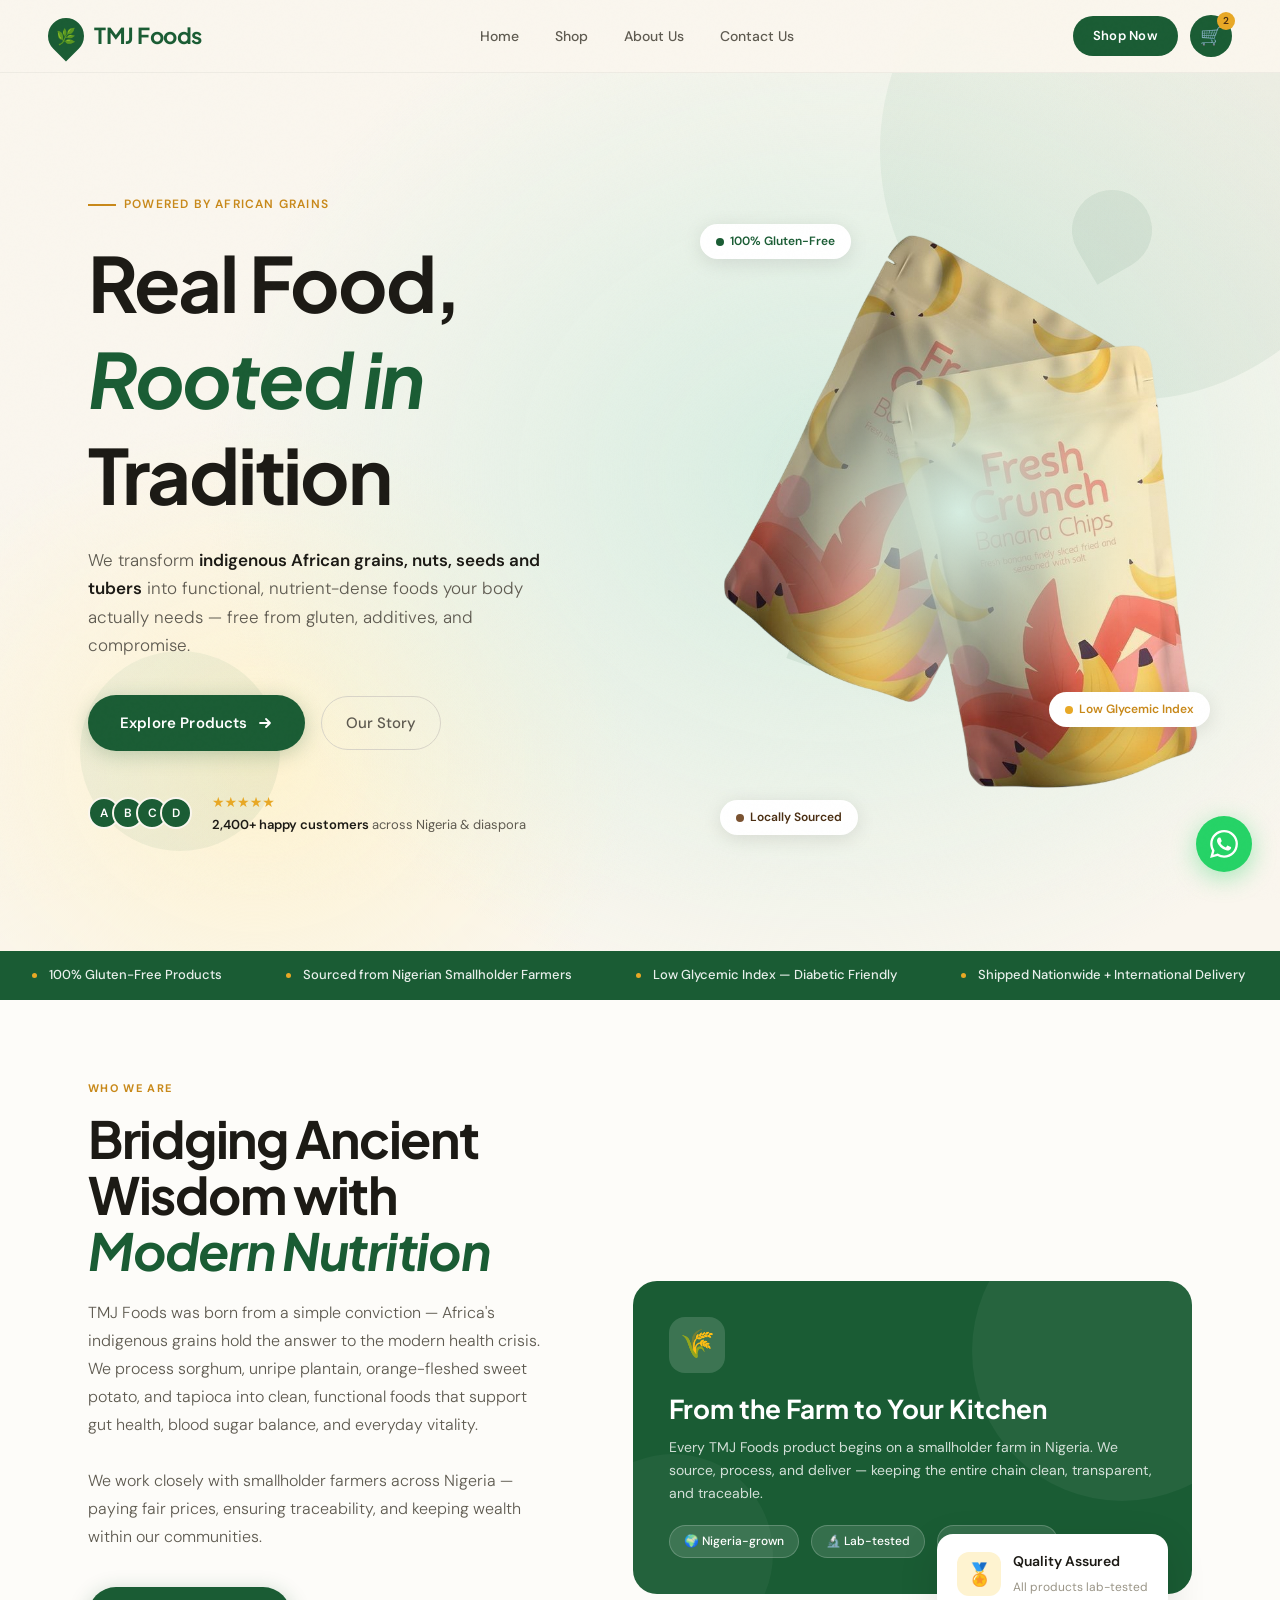
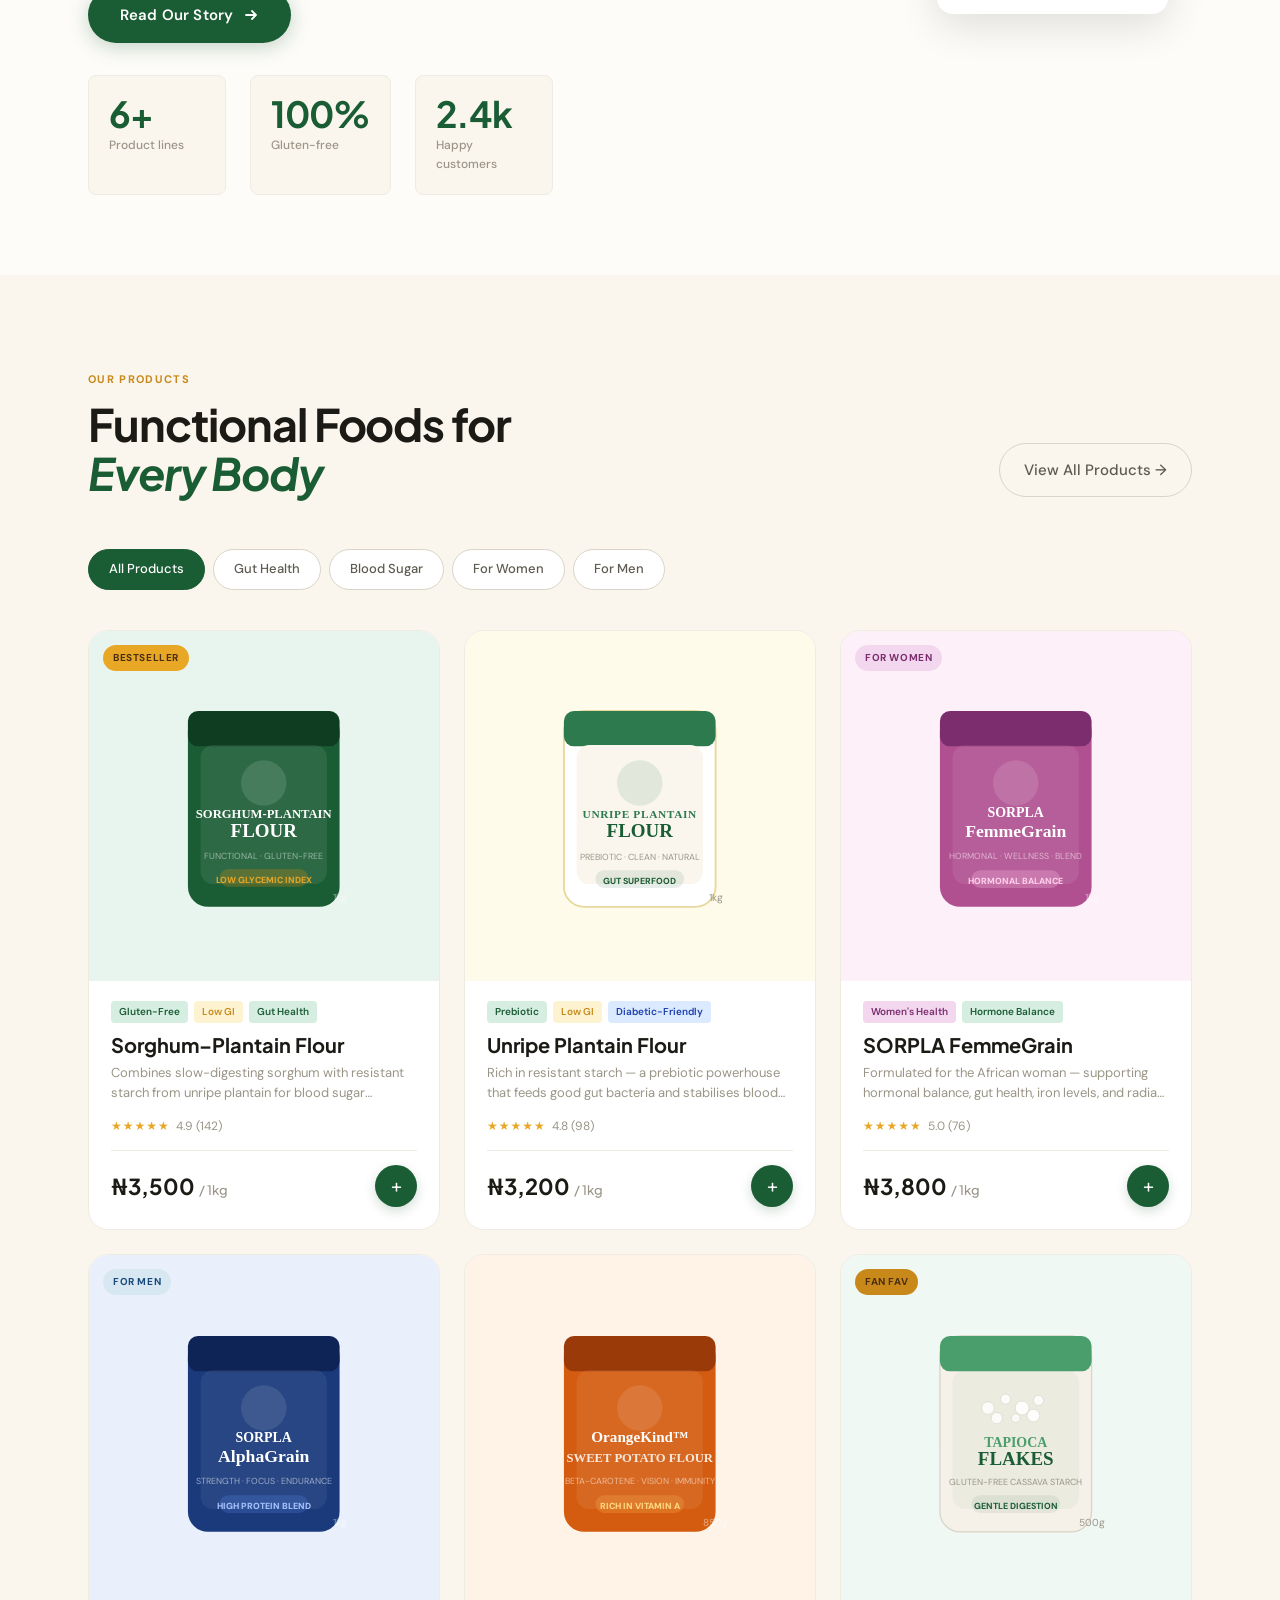
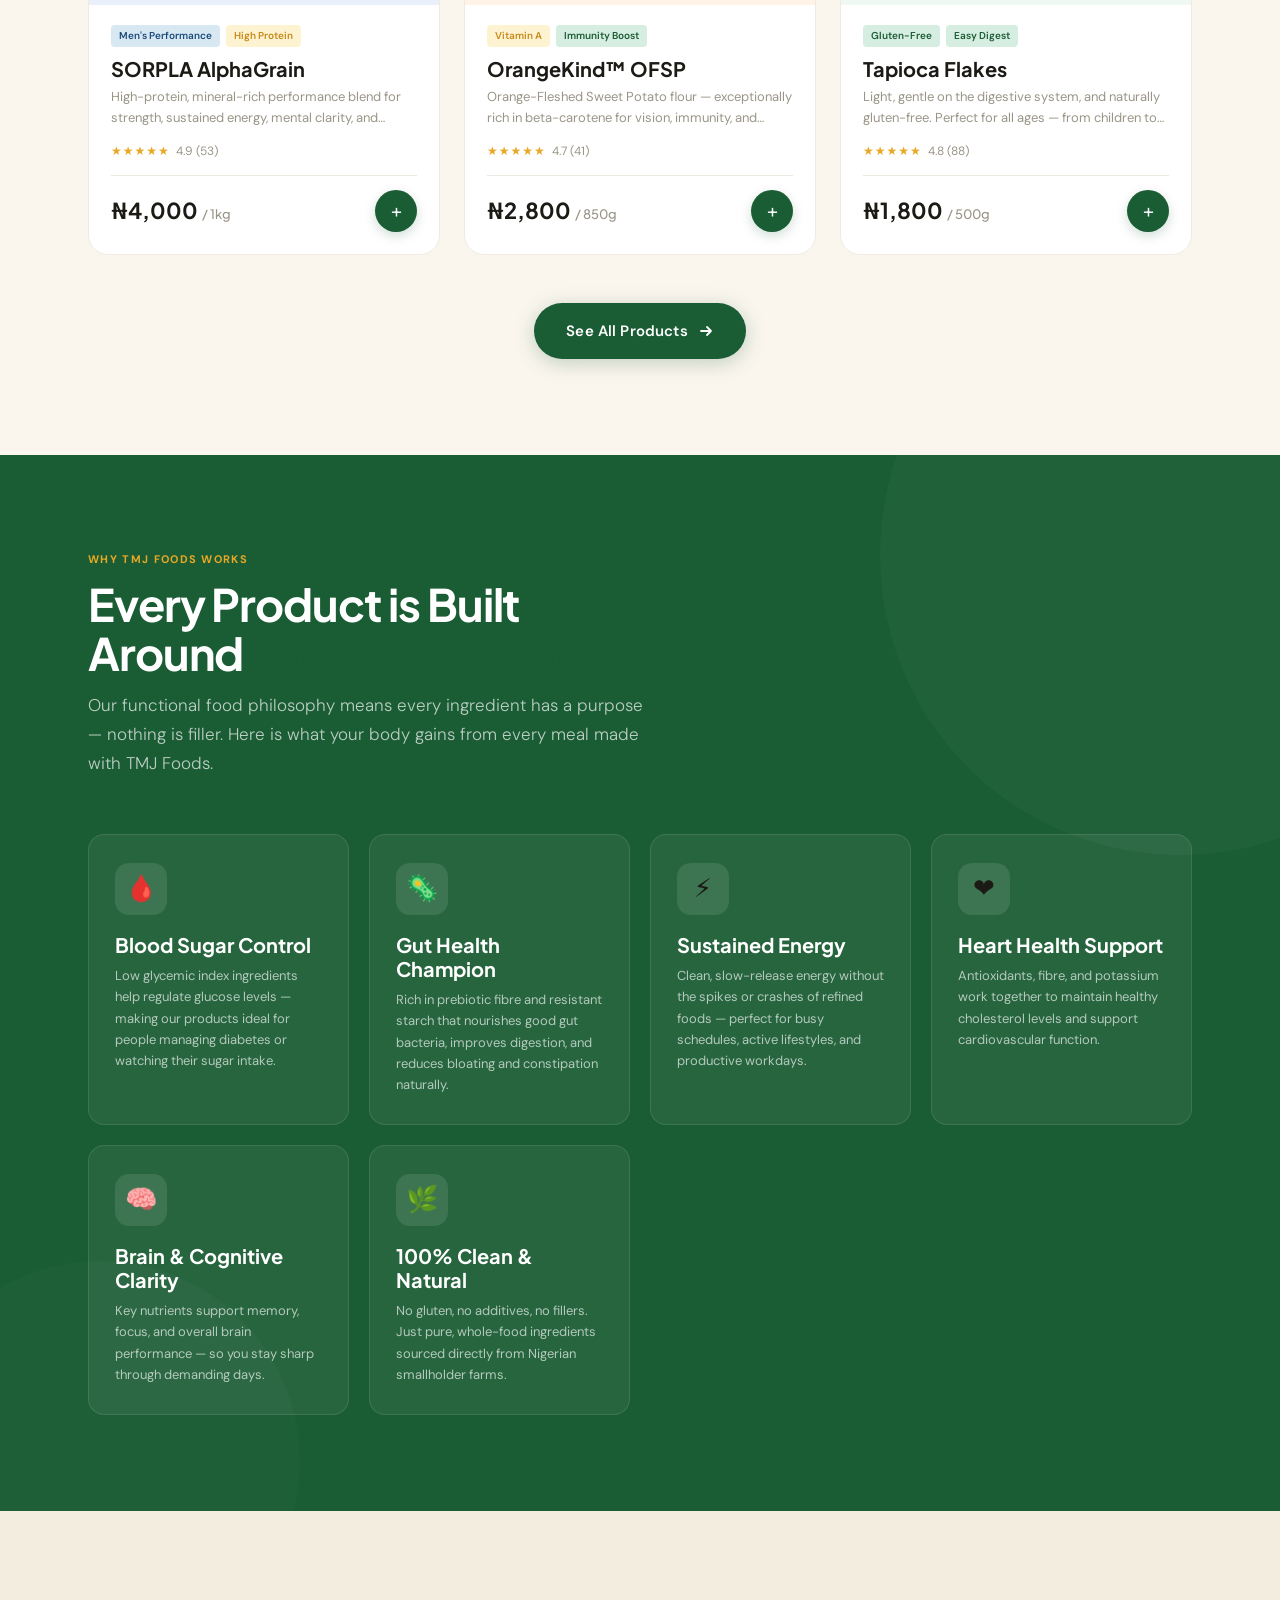
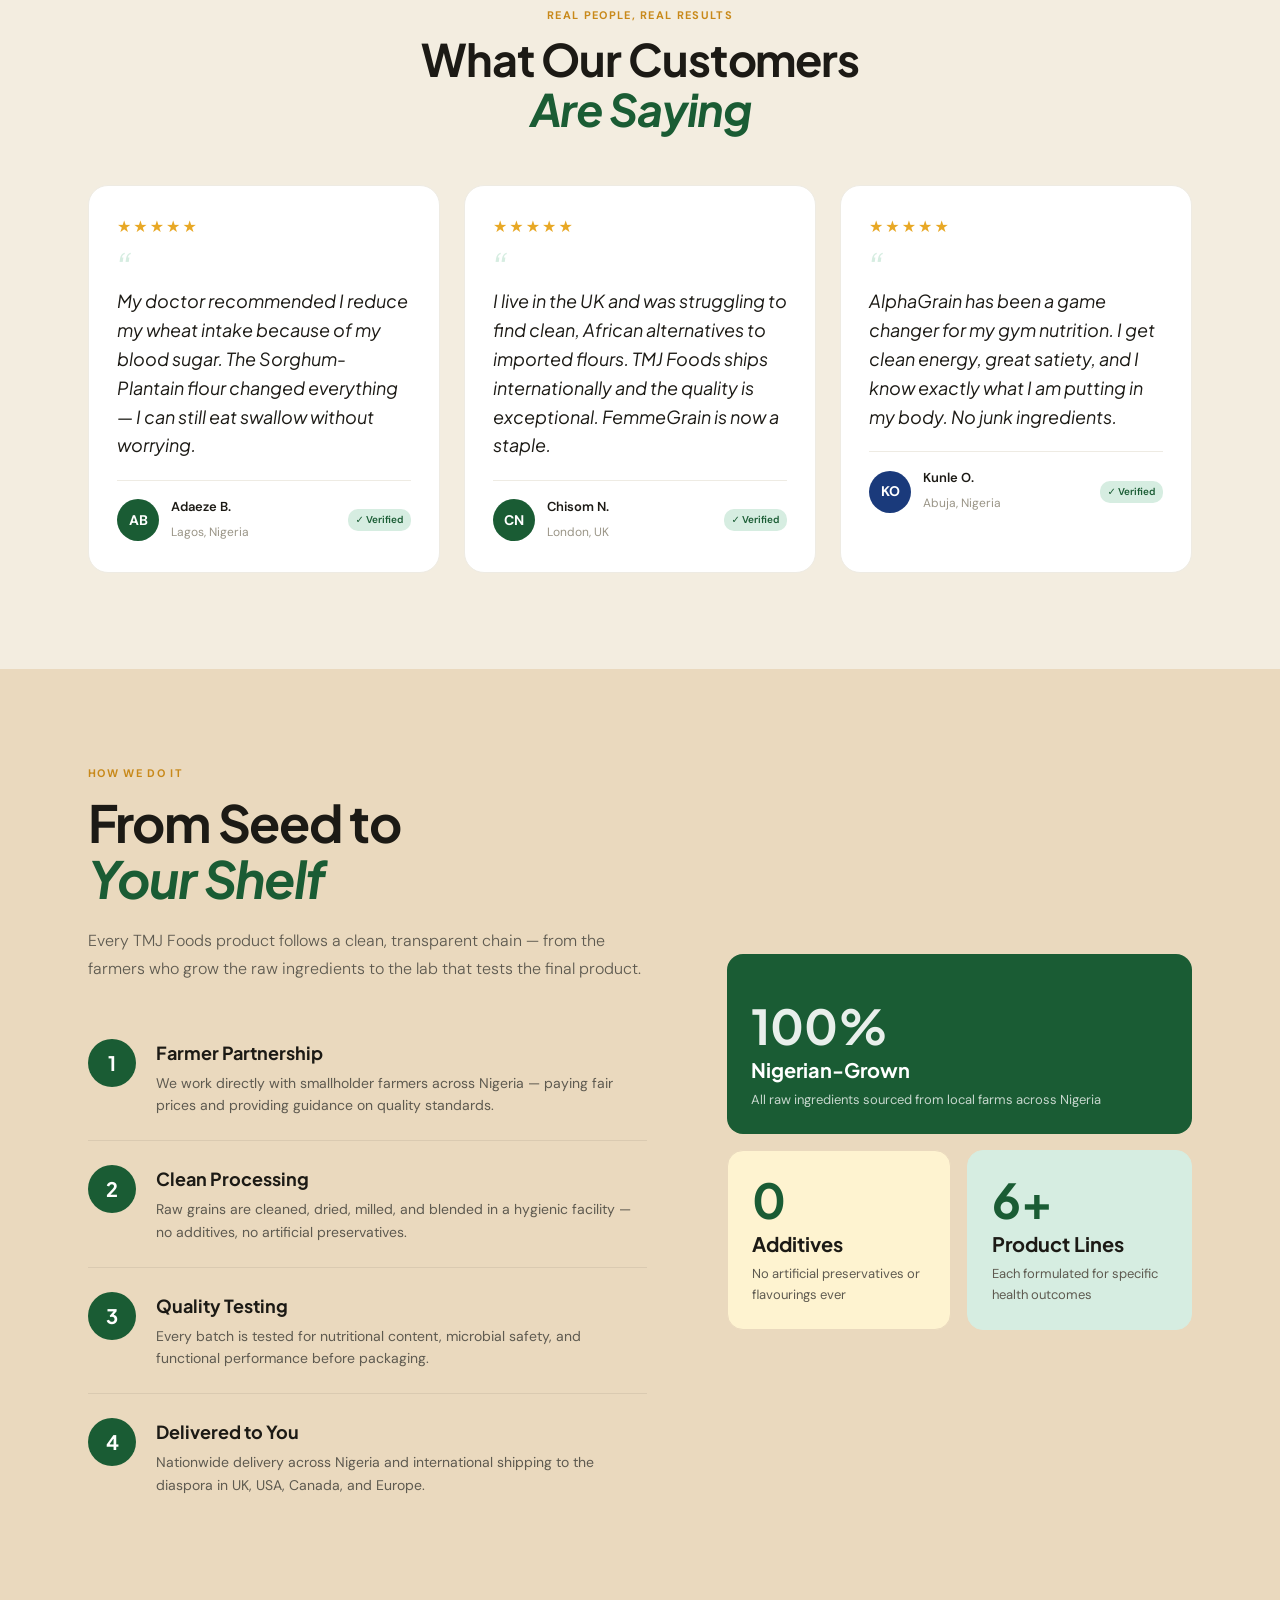
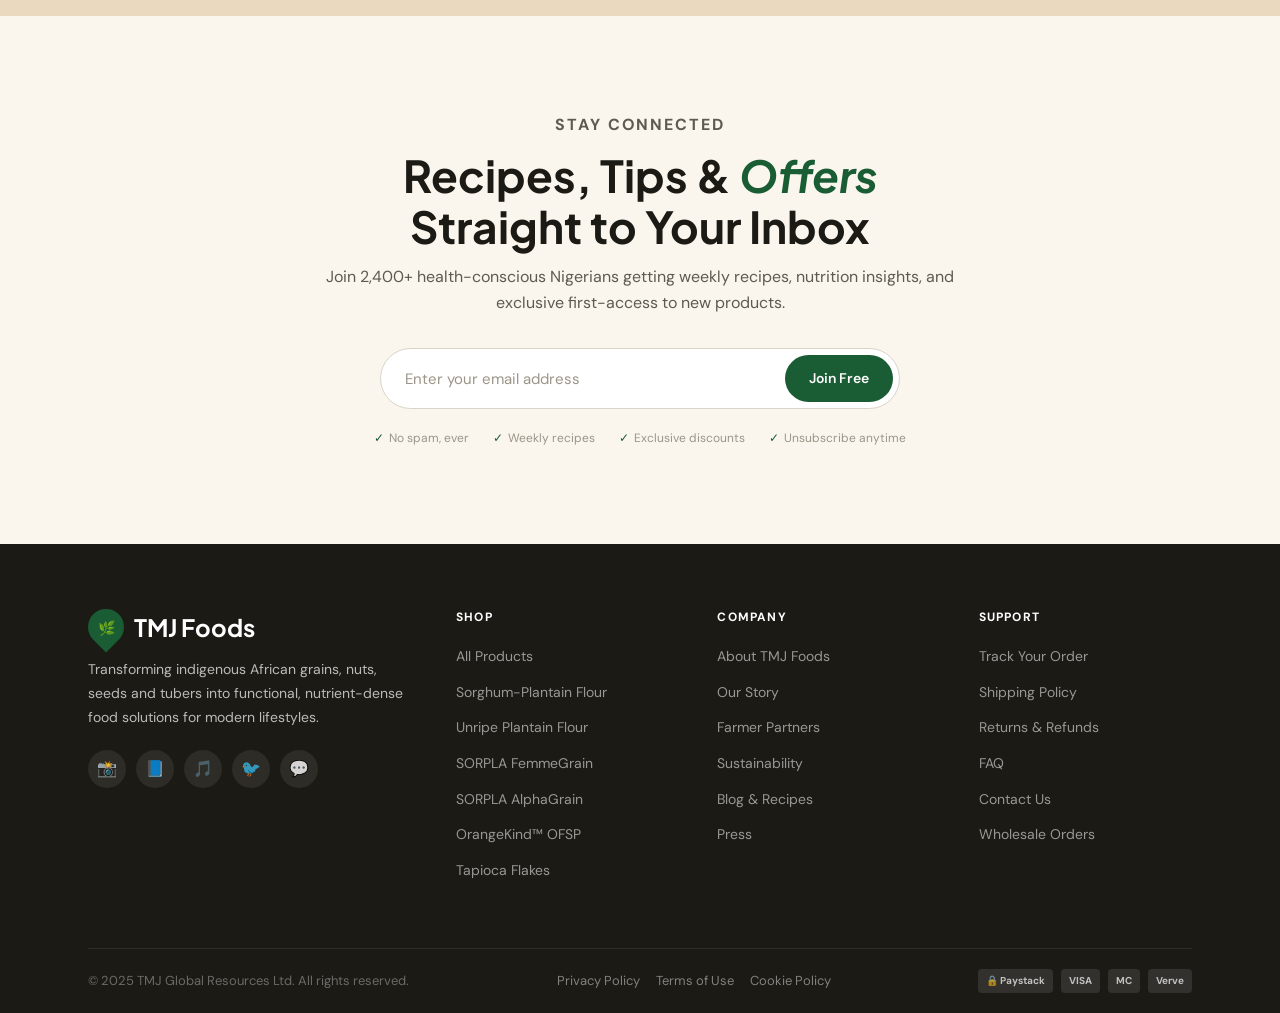
==== index.html @ 700cf016 "Rename homepage to index.html" ====
<!DOCTYPE html>
<html lang="en">
<head>
<meta charset="UTF-8"/>
<meta name="viewport" content="width=device-width, initial-scale=1.0"/>
<title>TMJ Foods — Powered by Local Grains</title>
<meta name="description" content="TMJ Foods transforms indigenous African grains, nuts, seeds and tubers into functional, nutrient-dense food solutions. Shop Sorghum-Plantain Flour, Unripe Plantain Flour, SORPLA FemmeGrain and more."/>
<link rel="preconnect" href="https://fonts.googleapis.com"/>
<link rel="preconnect" href="https://fonts.gstatic.com" crossorigin/>
<link href="https://fonts.googleapis.com/css2?family=Plus+Jakarta+Sans:wght@400;500;600;700;800&family=DM+Sans:wght@300;400;500;600&display=swap" rel="stylesheet"/>
<style>
/* =============================================
   RESET & ROOT TOKENS
   ============================================= */
*,*::before,*::after{box-sizing:border-box;margin:0;padding:0}
html{scroll-behavior:smooth;font-size:16px}
img{display:block;max-width:100%}
a{text-decoration:none;color:inherit}
button{cursor:pointer;border:none;background:none;font:inherit}
ul{list-style:none}

:root{
  /* Brand Palette */
  --forest:   #1A5C34;
  --leaf:     #2D7A4F;
  --moss:     #4A9E6B;
  --mint:     #D6EDE1;
  --cream:    #FAF6EE;
  --warm-off: #F3EDE0;
  --gold:     #C8891A;
  --amber:    #E8A825;
  --amber-lt: #FEF3D0;
  --bark:     #4A2E12;
  --earth:    #7A5230;
  --sand:     #EAD9BE;

  /* Neutrals */
  --white:    #FFFFFF;
  --near-wht: #FDFCF9;
  --gray-50:  #F7F5F0;
  --gray-100: #EEEBE3;
  --gray-200: #D8D4C8;
  --gray-400: #9A9587;
  --gray-600: #5E5A50;
  --gray-900: #1C1A15;

  /* Typography */
  --font-heading:   'Plus Jakarta Sans', system-ui, sans-serif;
  --font-display: 'Playfair Display', Georgia, serif;
  --font-body:    'DM Sans', system-ui, sans-serif;

  /* Layout */
  --max-w: 1200px;
  --gutter: clamp(16px, 4vw, 48px);
  --radius: 16px;
  --radius-sm: 8px;

  /* Shadows */
  --shadow-sm: 0 2px 8px rgba(26,92,52,0.08);
  --shadow-md: 0 8px 32px rgba(26,92,52,0.12);
  --shadow-lg: 0 20px 60px rgba(26,92,52,0.16);
}

body{
  font-family: var(--font-body);
  background: var(--cream);
  color: var(--gray-900);
  line-height: 1.6;
  overflow-x: hidden;
}

/* Noise texture overlay */
body::before{
  content:'';
  position:fixed;
  inset:0;
  background-image: url("data:image/svg+xml,%3Csvg viewBox='0 0 256 256' xmlns='http://www.w3.org/2000/svg'%3E%3Cfilter id='noise'%3E%3CfeTurbulence type='fractalNoise' baseFrequency='0.9' numOctaves='4' stitchTiles='stitch'/%3E%3C/filter%3E%3Crect width='100%25' height='100%25' filter='url(%23noise)' opacity='0.035'/%3E%3C/svg%3E");
  pointer-events:none;
  z-index:9999;
  opacity:.4;
}

/* =============================================
   KEYFRAME ANIMATIONS
   ============================================= */
@keyframes fadeUp{
  from{opacity:0;transform:translateY(28px)}
  to{opacity:1;transform:translateY(0)}
}
@keyframes fadeIn{
  from{opacity:0}to{opacity:1}
}
@keyframes float{
  0%,100%{transform:translateY(0)}
  50%{transform:translateY(-10px)}
}
@keyframes shimmer{
  0%{background-position:200% center}
  100%{background-position:-200% center}
}
@keyframes spin{
  from{transform:rotate(0deg)}
  to{transform:rotate(360deg)}
}
@keyframes marquee{
  from{transform:translateX(0)}
  to{transform:translateX(-50%)}
}
@keyframes leafDrop{
  0%{transform:translateY(-20px) rotate(-15deg);opacity:0}
  100%{transform:translateY(0) rotate(0deg);opacity:1}
}
@keyframes pulse{
  0%,100%{opacity:.6;transform:scale(1)}
  50%{opacity:1;transform:scale(1.05)}
}

/* =============================================
   UTILITY
   ============================================= */
.container{width:100%;max-width:var(--max-w);margin-inline:auto;padding-inline:var(--gutter)}
.sr-only{position:absolute;width:1px;height:1px;overflow:hidden;clip:rect(0,0,0,0)}

.animate-up{animation:fadeUp .7s ease both}
.d1{animation-delay:.1s}
.d2{animation-delay:.2s}
.d3{animation-delay:.3s}
.d4{animation-delay:.4s}
.d5{animation-delay:.5s}
.d6{animation-delay:.6s}

/* =============================================
   NAV
   ============================================= */
.nav{
  position:fixed;top:0;left:0;right:0;z-index:100;
  padding:0 var(--gutter);
  background:rgba(250,246,238,0.96);
  backdrop-filter:blur(12px);
  box-shadow:0 1px 0 var(--gray-100);
  transition:padding .3s;
}
.nav.scrolled{
  padding-top:0;
}
.nav-inner{
  display:flex;align-items:center;justify-content:space-between;
  max-width:var(--max-w);margin-inline:auto;
  height:72px;
}
.nav-logo{
  display:flex;align-items:center;gap:10px;
  font-family:var(--font-heading);
  font-size:22px;font-weight:700;
  color:var(--forest);
  letter-spacing:-.02em;
}
.nav-logo .leaf-mark{
  width:36px;height:36px;
  background:var(--forest);
  border-radius:50% 50% 50% 0;
  transform:rotate(-45deg);
  display:flex;align-items:center;justify-content:center;
  flex-shrink:0;
}
.nav-logo .leaf-mark span{
  transform:rotate(45deg);
  font-size:16px;
  color:#fff;
}
.nav-links{
  display:flex;align-items:center;gap:36px;
}
.nav-links a{
  font-size:14px;font-weight:500;
  color:var(--gray-600);
  transition:color .2s;
  position:relative;
}
.nav-links a::after{
  content:'';
  position:absolute;bottom:-4px;left:0;right:100%;
  height:1.5px;background:var(--forest);
  transition:right .25s ease;
}
.nav-links a:hover{color:var(--forest)}
.nav-links a:hover::after{right:0}
.nav-actions{display:flex;align-items:center;gap:12px}
.nav-cart{
  position:relative;
  width:42px;height:42px;
  border-radius:50%;
  background:var(--forest);
  display:flex;align-items:center;justify-content:center;
  color:#fff;font-size:18px;
  transition:transform .2s, box-shadow .2s;
}
.nav-cart:hover{transform:scale(1.07);box-shadow:var(--shadow-sm)}
.nav-cart-badge{
  position:absolute;top:-3px;right:-3px;
  width:18px;height:18px;
  background:var(--amber);
  border-radius:50%;
  font-size:10px;font-weight:600;
  color:var(--bark);
  display:flex;align-items:center;justify-content:center;
}
.nav-shop-btn{
  padding:10px 20px;
  background:var(--forest);
  color:#fff;
  border-radius:40px;
  font-size:13px;font-weight:600;
  letter-spacing:.02em;
  transition:background .2s, transform .15s, box-shadow .2s;
}
.nav-shop-btn:hover{background:var(--leaf);transform:translateY(-1px);box-shadow:var(--shadow-sm)}
.hamburger{display:none;flex-direction:column;gap:5px;padding:8px;cursor:pointer}
.hamburger span{display:block;width:22px;height:2px;background:var(--gray-900);border-radius:2px;transition:.3s}

/* Mobile Nav */
.mobile-nav{
  display:none;
  position:fixed;inset:0;z-index:99;
  background:var(--cream);
  padding:100px 32px 40px;
  flex-direction:column;gap:8px;
  transform:translateX(-100%);
  transition:transform .35s cubic-bezier(.4,0,.2,1);
}
.mobile-nav.open{transform:translateX(0)}
.mobile-nav a{
  font-family:var(--font-heading);
  font-size:32px;font-weight:600;
  color:var(--gray-900);
  padding:10px 0;
  border-bottom:1px solid var(--gray-100);
  display:block;
}

/* =============================================
   HERO
   ============================================= */
.hero{
  position:relative;
  min-height:100vh;
  display:grid;
  grid-template-columns:1fr 1fr;
  align-items:center;
  overflow:hidden;
  padding-top:72px;
}
.hero-bg{
  position:absolute;inset:0;
  background: radial-gradient(ellipse 70% 80% at 65% 50%, var(--mint) 0%, transparent 70%),
              radial-gradient(ellipse 50% 60% at 20% 80%, var(--amber-lt) 0%, transparent 60%),
              var(--cream);
}

/* Decorative grain circles */
.hero-orb{
  position:absolute;border-radius:50%;
  background:radial-gradient(circle at 30% 30%, var(--moss), var(--forest));
  opacity:.07;
  animation:float 8s ease-in-out infinite;
}
.hero-orb-1{width:500px;height:500px;top:-100px;right:-100px;animation-delay:0s}
.hero-orb-2{width:200px;height:200px;bottom:100px;left:80px;animation-delay:3s}

/* Floating leaf badges */
.hero-leaf{
  position:absolute;
  background:var(--forest);
  border-radius:50% 50% 50% 0;
  opacity:.08;
  animation:float 6s ease-in-out infinite;
}
.hero-leaf-1{width:80px;height:80px;top:20%;right:10%;transform:rotate(-30deg);animation-delay:1s}
.hero-leaf-2{width:40px;height:40px;bottom:30%;right:35%;transform:rotate(20deg);animation-delay:4s}

.hero-left{
  position:relative;z-index:2;
  padding:80px var(--gutter) 80px calc(var(--gutter) + max(0px, (100vw - var(--max-w))/2));
}
.hero-eyebrow{
  display:inline-flex;align-items:center;gap:8px;
  font-size:12px;font-weight:600;
  letter-spacing:.1em;text-transform:uppercase;
  color:var(--gold);
  margin-bottom:20px;
  animation:fadeUp .6s ease both;
}
.hero-eyebrow::before{
  content:'';
  width:28px;height:1.5px;
  background:var(--gold);
}
.hero-h1{
  font-family:var(--font-heading);
  font-size:clamp(44px,6vw,76px);
  font-weight:700;
  line-height:normal;
  letter-spacing:-.03em;
  color:var(--gray-900);
  margin-bottom:24px;
  animation:fadeUp .7s ease .1s both;
}
.hero-h1 em{
  font-style:italic;
  color:var(--forest);
}
.hero-h1 .strike{
  position:relative;display:inline-block;
}
.hero-sub{
  font-size:17px;font-weight:300;
  color:var(--gray-600);
  line-height:1.65;
  max-width:460px;
  margin-bottom:36px;
  animation:fadeUp .7s ease .2s both;
}
.hero-sub strong{font-weight:600;color:var(--gray-900)}

.hero-cta{
  display:flex;align-items:center;gap:16px;flex-wrap:wrap;
  animation:fadeUp .7s ease .3s both;
}
.btn-primary{
  display:inline-flex;align-items:center;gap:10px;
  padding:16px 32px;
  background:var(--forest);
  color:#fff;
  border-radius:50px;
  font-size:15px;font-weight:600;
  letter-spacing:.01em;
  transition:transform .2s, box-shadow .2s, background .2s;
  box-shadow:0 4px 20px rgba(26,92,52,.25);
}
.btn-primary:hover{
  transform:translateY(-2px);
  box-shadow:0 8px 32px rgba(26,92,52,.35);
  background:var(--leaf);
}
.btn-primary svg{transition:transform .2s}
.btn-primary:hover svg{transform:translateX(4px)}
.btn-ghost{
  display:inline-flex;align-items:center;gap:8px;
  padding:14px 24px;
  color:var(--gray-600);
  font-size:15px;font-weight:500;
  border:1.5px solid var(--gray-200);
  border-radius:50px;
  transition:border-color .2s, color .2s, transform .2s;
}
.btn-ghost:hover{
  border-color:var(--forest);
  color:var(--forest);
  transform:translateY(-1px);
}

.hero-trust{
  display:flex;align-items:center;gap:20px;
  margin-top:40px;
  animation:fadeUp .7s ease .4s both;
}
.hero-trust-avatars{
  display:flex;
}
.hero-trust-avatars span{
  width:32px;height:32px;
  border-radius:50%;
  border:2px solid var(--cream);
  background:var(--forest);
  display:flex;align-items:center;justify-content:center;
  font-size:12px;font-weight:600;color:#fff;
  margin-left:-8px;
}
.hero-trust-avatars span:first-child{margin-left:0}
.hero-trust-text{
  font-size:13px;
  color:var(--gray-600);
}
.hero-trust-text strong{color:var(--gray-900);font-weight:600}
.hero-stars{color:var(--amber);font-size:14px;margin-bottom:2px}

/* Hero Right — Product Visual */
.hero-right{
  position:relative;z-index:2;
  padding:80px var(--gutter);
  display:flex;align-items:center;justify-content:center;
}
.hero-product-stage{
  position:relative;
  width:480px;max-width:100%;
  animation:fadeIn .9s ease .2s both;
}
.hero-product-blob{
  position:absolute;
  width:420px;height:420px;
  background:radial-gradient(circle, var(--mint) 0%, transparent 70%);
  top:50%;left:50%;
  transform:translate(-50%,-50%);
  border-radius:63% 37% 54% 46% / 55% 48% 52% 45%;
  animation:float 10s ease-in-out infinite;
}
.hero-product-main{
  position:relative;z-index:1;
  width:320px;margin:0 auto;
  animation:float 8s ease-in-out infinite;
  filter:drop-shadow(0 24px 40px rgba(26,92,52,.2));
}
/* Floating tags */
.hero-tag{
  position:absolute;
  background:#fff;
  border-radius:40px;
  padding:8px 16px;
  box-shadow:0 4px 20px rgba(0,0,0,.1);
  font-size:12px;font-weight:600;
  display:flex;align-items:center;gap:6px;
  white-space:nowrap;
  z-index:2;
  animation:float 6s ease-in-out infinite;
}
.hero-tag-1{top:10%;left:-20px;animation-delay:0s;color:var(--forest)}
.hero-tag-1 .dot{width:8px;height:8px;border-radius:50%;background:var(--forest)}
.hero-tag-2{bottom:20%;right:-10px;animation-delay:2s;color:var(--gold)}
.hero-tag-2 .dot{width:8px;height:8px;border-radius:50%;background:var(--amber)}
.hero-tag-3{bottom:5%;left:0;animation-delay:4s;color:var(--bark)}
.hero-tag-3 .dot{width:8px;height:8px;border-radius:50%;background:var(--earth)}

/* Product image */
.hero-pack{
  width:100%;max-width:480px;margin:0 auto;
  display:block;
}

/* =============================================
   TICKER / MARQUEE
   ============================================= */
.ticker{
  background:var(--forest);
  overflow:hidden;
  padding:14px 0;
}
.ticker-track{
  display:flex;
  width:max-content;
  animation:marquee 28s linear infinite;
}
.ticker-item{
  display:flex;align-items:center;gap:12px;
  padding:0 32px;
  font-size:13px;font-weight:500;
  color:rgba(255,255,255,.9);
  white-space:nowrap;
}
.ticker-sep{
  width:5px;height:5px;
  border-radius:50%;
  background:var(--amber);
  flex-shrink:0;
}

/* =============================================
   ABOUT STRIP
   ============================================= */
.about-strip{
  padding:80px 0;
  background:var(--near-wht);
}
.about-inner{
  display:grid;
  grid-template-columns:1fr 1.2fr;
  gap:80px;
  align-items:center;
}
.about-label{
  font-size:11px;font-weight:700;
  letter-spacing:.12em;text-transform:uppercase;
  color:var(--gold);margin-bottom:12px;
}
.about-h2{
  font-family:var(--font-heading);
  font-size:clamp(32px,4vw,52px);
  font-weight:700;
  line-height:1.1;
  letter-spacing:-.025em;
  color:var(--gray-900);
  margin-bottom:20px;
}
.about-h2 em{font-style:italic;color:var(--forest)}
.about-body{
  font-size:16px;font-weight:300;
  color:var(--gray-600);
  line-height:1.75;
  margin-bottom:28px;
}
.about-stats{
  display:grid;grid-template-columns:repeat(3,1fr);
  gap:24px;margin-top:32px;
}
.stat-item{
  padding:20px;
  background:var(--cream);
  border-radius:var(--radius-sm);
  border:1px solid var(--gray-100);
}
.stat-num{
  font-family:var(--font-heading);
  font-size:36px;font-weight:700;
  color:var(--forest);
  letter-spacing:-.03em;
  line-height:1;
  margin-bottom:4px;
}
.stat-label{font-size:12px;color:var(--gray-400);font-weight:500}

/* About Illustration */
.about-visual{position:relative}
.about-card-main{
  background:var(--forest);
  border-radius:24px;
  padding:36px;
  color:#fff;
  position:relative;
  overflow:hidden;
}
.about-card-main::before{
  content:'';
  position:absolute;
  width:300px;height:300px;
  border-radius:50%;
  background:rgba(255,255,255,.05);
  top:-80px;right:-80px;
}
.about-card-main::after{
  content:'';
  position:absolute;
  width:200px;height:200px;
  border-radius:50%;
  background:rgba(255,255,255,.04);
  bottom:-60px;left:-60px;
}
.about-card-icon{
  width:56px;height:56px;
  background:rgba(255,255,255,.15);
  border-radius:16px;
  display:flex;align-items:center;justify-content:center;
  font-size:28px;margin-bottom:20px;
}
.about-card-main h3{
  font-family:var(--font-heading);
  font-size:26px;font-weight:700;
  margin-bottom:12px;line-height:1.2;
}
.about-card-main p{font-size:14px;opacity:.8;line-height:1.65}
.about-card-pill{
  display:inline-flex;align-items:center;gap:6px;
  background:rgba(255,255,255,.12);
  border:1px solid rgba(255,255,255,.2);
  border-radius:20px;
  padding:6px 14px;
  font-size:12px;font-weight:500;
  margin-top:20px;margin-right:8px;
}
.about-floating-badge{
  position:absolute;
  bottom:-20px;right:24px;
  background:#fff;
  border-radius:16px;
  padding:16px 20px;
  box-shadow:0 12px 40px rgba(0,0,0,.12);
  display:flex;align-items:center;gap:12px;
  z-index:2;
}
.about-floating-badge .icon{
  width:44px;height:44px;
  background:var(--amber-lt);
  border-radius:12px;
  display:flex;align-items:center;justify-content:center;
  font-size:22px;
}
.about-floating-badge .text strong{
  display:block;font-size:14px;font-weight:600;color:var(--gray-900)
}
.about-floating-badge .text span{font-size:12px;color:var(--gray-400)}

/* =============================================
   PRODUCTS SECTION
   ============================================= */
.products{
  padding:96px 0;
  background:var(--cream);
}
.section-header{
  display:flex;align-items:flex-end;justify-content:space-between;
  margin-bottom:52px;gap:24px;flex-wrap:wrap;
}
.section-label{
  font-size:11px;font-weight:700;
  letter-spacing:.12em;text-transform:uppercase;
  color:var(--gold);margin-bottom:10px;
}
.section-h2{
  font-family:var(--font-heading);
  font-size:clamp(28px,3.5vw,48px);
  font-weight:700;
  line-height:1.1;
  letter-spacing:-.025em;
  color:var(--gray-900);
}
.section-h2 em{font-style:italic;color:var(--forest)}

/* Filter tabs */
.filter-tabs{
  display:flex;gap:8px;flex-wrap:wrap;
  margin-bottom:40px;
}
.filter-tab{
  padding:9px 20px;
  border-radius:40px;
  font-size:13px;font-weight:500;
  border:1.5px solid var(--gray-200);
  color:var(--gray-600);
  background:#fff;
  cursor:pointer;
  transition:all .2s;
}
.filter-tab:hover,.filter-tab.active{
  background:var(--forest);
  border-color:var(--forest);
  color:#fff;
}

/* Products Grid */
.products-grid{
  display:grid;
  grid-template-columns:repeat(auto-fill, minmax(280px, 1fr));
  gap:24px;
}

.product-card{
  background:#fff;
  border-radius:20px;
  overflow:hidden;
  border:1px solid var(--gray-100);
  transition:transform .25s, box-shadow .25s;
  cursor:pointer;
}
.product-card:hover{
  transform:translateY(-6px);
  box-shadow:var(--shadow-md);
}
.product-img{
  position:relative;
  aspect-ratio:1;
  background:var(--gray-50);
  overflow:hidden;
  display:flex;align-items:center;justify-content:center;
}
.product-img svg{
  width:65%;transition:transform .4s ease;
}
.product-card:hover .product-img svg{
  transform:scale(1.05);
}
.product-badge{
  position:absolute;top:14px;left:14px;
  font-size:10px;font-weight:700;
  letter-spacing:.06em;text-transform:uppercase;
  padding:5px 10px;border-radius:20px;
}
.badge-bestseller{background:var(--amber);color:var(--bark)}
.badge-new{background:var(--forest);color:#fff}
.badge-women{background:#F2D7EE;color:#7B2D6E}
.badge-men{background:#D7E8F2;color:#1A4A7B}

.product-body{padding:20px 22px 22px}
.product-tags{
  display:flex;gap:6px;flex-wrap:wrap;
  margin-bottom:10px;
}
.ptag{
  font-size:10px;font-weight:600;
  padding:3px 8px;border-radius:4px;
}
.ptag-green{background:var(--mint);color:var(--forest)}
.ptag-amber{background:var(--amber-lt);color:var(--gold)}
.ptag-blue{background:#dbeafe;color:#1e40af}

.product-name{
  font-family:var(--font-heading);
  font-size:20px;font-weight:700;
  color:var(--gray-900);
  line-height:1.2;
  margin-bottom:6px;
}
.product-desc{
  font-size:13px;color:var(--gray-400);
  line-height:1.55;
  margin-bottom:14px;
  display:-webkit-box;
  -webkit-line-clamp:2;
  -webkit-box-orient:vertical;
  overflow:hidden;
}
.product-rating{
  display:flex;align-items:center;gap:6px;
  margin-bottom:14px;
}
.stars{color:var(--amber);font-size:12px;letter-spacing:1px}
.rating-count{font-size:12px;color:var(--gray-400)}
.product-footer{
  display:flex;align-items:center;justify-content:space-between;
  padding-top:14px;
  border-top:1px solid var(--gray-100);
}
.product-price{
  font-family:var(--font-heading);
  font-size:22px;font-weight:700;
  color:var(--gray-900);
}
.product-price sub{
  font-size:13px;font-weight:500;
  color:var(--gray-400);
  vertical-align:baseline;
}
.add-to-cart{
  width:42px;height:42px;
  border-radius:50%;
  background:var(--forest);
  color:#fff;
  display:flex;align-items:center;justify-content:center;
  font-size:20px;
  transition:transform .2s, box-shadow .2s, background .2s;
  box-shadow:0 4px 12px rgba(26,92,52,.2);
}
.add-to-cart:hover{
  transform:scale(1.12);
  background:var(--leaf);
  box-shadow:0 6px 20px rgba(26,92,52,.3);
}

.see-all-row{text-align:center;margin-top:48px}

/* =============================================
   BENEFITS / HOW IT WORKS
   ============================================= */
.benefits{
  padding:96px 0;
  background:var(--forest);
  position:relative;
  overflow:hidden;
}
.benefits::before{
  content:'';
  position:absolute;
  width:600px;height:600px;
  border-radius:50%;
  background:rgba(255,255,255,.03);
  top:-200px;right:-200px;
}
.benefits::after{
  content:'';
  position:absolute;
  width:400px;height:400px;
  border-radius:50%;
  background:rgba(255,255,255,.02);
  bottom:-150px;left:-100px;
}
.benefits .section-h2{color:#fff}
.benefits .section-label{color:var(--amber)}
.benefits-intro{
  font-size:17px;font-weight:300;
  color:rgba(255,255,255,.7);
  max-width:560px;
  line-height:1.7;
  margin-top:14px;
}
.benefits-grid{
  display:grid;
  grid-template-columns:repeat(auto-fill,minmax(240px,1fr));
  gap:20px;
  margin-top:56px;
}
.benefit-card{
  background:rgba(255,255,255,.06);
  border:1px solid rgba(255,255,255,.1);
  border-radius:var(--radius);
  padding:28px 26px;
  transition:background .25s, transform .25s;
}
.benefit-card:hover{
  background:rgba(255,255,255,.1);
  transform:translateY(-4px);
}
.benefit-icon{
  width:52px;height:52px;
  background:rgba(255,255,255,.1);
  border-radius:14px;
  display:flex;align-items:center;justify-content:center;
  font-size:26px;
  margin-bottom:18px;
}
.benefit-card h3{
  font-family:var(--font-heading);
  font-size:20px;font-weight:700;
  color:#fff;margin-bottom:8px;
  line-height:1.2;
}
.benefit-card p{
  font-size:13px;
  color:rgba(255,255,255,.65);
  line-height:1.65;
}

/* =============================================
   TESTIMONIALS
   ============================================= */
.testimonials{
  padding:96px 0;
  background:var(--warm-off);
}
.testimonials-grid{
  display:grid;
  grid-template-columns:repeat(auto-fill,minmax(300px,1fr));
  gap:24px;
  margin-top:52px;
}
.testimonial-card{
  background:#fff;
  border-radius:20px;
  padding:28px;
  border:1px solid var(--gray-100);
  transition:transform .25s, box-shadow .25s;
}
.testimonial-card:hover{
  transform:translateY(-4px);
  box-shadow:var(--shadow-sm);
}
.testimonial-stars{color:var(--amber);font-size:16px;margin-bottom:12px;letter-spacing:2px}
.testimonial-text{
  font-family:var(--font-heading);
  font-size:18px;
  font-style:italic;
  line-height:1.6;
  color:var(--gray-900);
  margin-bottom:20px;
}
.testimonial-text::before{
  content:'\201C';
  font-size:40px;
  color:var(--mint);
  display:block;
  line-height:.8;
  margin-bottom:4px;
}
.testimonial-author{
  display:flex;align-items:center;gap:12px;
  padding-top:16px;
  border-top:1px solid var(--gray-100);
}
.author-avatar{
  width:42px;height:42px;
  border-radius:50%;
  background:var(--forest);
  display:flex;align-items:center;justify-content:center;
  font-size:14px;font-weight:700;color:#fff;
  flex-shrink:0;
}
.author-info strong{display:block;font-size:13px;font-weight:600;color:var(--gray-900)}
.author-info span{font-size:12px;color:var(--gray-400)}
.verified-badge{
  margin-left:auto;
  font-size:10px;font-weight:600;
  color:var(--forest);
  background:var(--mint);
  padding:3px 8px;border-radius:10px;
}

/* =============================================
   SOURCING / STORY STRIP
   ============================================= */
.sourcing{
  padding:96px 0;
  background:var(--sand);
  position:relative;overflow:hidden;
}
.sourcing-inner{
  display:grid;
  grid-template-columns:1.2fr 1fr;
  gap:80px;
  align-items:center;
}
.sourcing-steps{
  display:flex;flex-direction:column;gap:0;
  margin-top:32px;
}
.step-item{
  display:flex;gap:20px;
  padding:24px 0;
  border-bottom:1px solid rgba(0,0,0,.07);
}
.step-item:last-child{border-bottom:none}
.step-num{
  width:48px;height:48px;
  border-radius:50%;
  background:var(--forest);
  color:#fff;
  font-family:var(--font-heading);
  font-size:20px;font-weight:700;
  display:flex;align-items:center;justify-content:center;
  flex-shrink:0;
}
.step-content h4{
  font-family:var(--font-heading);
  font-size:18px;font-weight:700;
  color:var(--gray-900);
  margin-bottom:4px;
}
.step-content p{font-size:14px;color:var(--gray-600);line-height:1.6}

.sourcing-visual{
  display:grid;grid-template-columns:1fr 1fr;gap:16px;
}
.sourcing-card{
  border-radius:16px;
  padding:24px;
  display:flex;flex-direction:column;
  justify-content:flex-end;
  min-height:180px;
  position:relative;overflow:hidden;
}
.sourcing-card-1{background:var(--forest);grid-column:1/-1}
.sourcing-card-2{background:var(--amber-lt);border:1px solid var(--sand)}
.sourcing-card-3{background:var(--mint);border:1px solid var(--mint)}
.sourcing-card h4{
  font-family:var(--font-heading);
  font-size:20px;font-weight:700;
  color:#fff;margin-bottom:4px;
}
.sourcing-card p{font-size:13px;color:rgba(255,255,255,.75)}
.sourcing-card-2 h4,.sourcing-card-3 h4{color:var(--gray-900)}
.sourcing-card-2 p,.sourcing-card-3 p{color:var(--gray-600)}
.sourcing-card .big-num{
  font-family:var(--font-heading);
  font-size:48px;font-weight:700;
  line-height:1;
  margin-bottom:4px;
}
.sourcing-card-1 .big-num{color:rgba(255,255,255,.9)}
.sourcing-card-2 .big-num{color:var(--forest)}
.sourcing-card-3 .big-num{color:var(--forest)}

/* =============================================
   NEWSLETTER
   ============================================= */
.newsletter{
  padding:96px 0;
  background:var(--cream);
}
.newsletter-box{
  max-width:680px;margin:0 auto;text-align:center;
}
.newsletter-box h2{
  font-family:var(--font-heading);
  font-size:clamp(28px,3.5vw,44px);
  font-weight:700;
  line-height:1.15;
  color:var(--gray-900);
  margin-bottom:12px;
}
.newsletter-box h2 em{color:var(--forest);font-style:italic}
.newsletter-box p{
  font-size:16px;color:var(--gray-600);
  line-height:1.65;margin-bottom:32px;
}
.newsletter-form{
  display:flex;gap:12px;
  background:#fff;
  border:1.5px solid var(--gray-200);
  border-radius:50px;
  padding:6px 6px 6px 24px;
  max-width:520px;margin:0 auto;
  transition:border-color .2s, box-shadow .2s;
}
.newsletter-form:focus-within{
  border-color:var(--forest);
  box-shadow:0 0 0 4px rgba(26,92,52,.08);
}
.newsletter-form input{
  flex:1;border:none;outline:none;
  font-family:var(--font-body);
  font-size:15px;color:var(--gray-900);
  background:transparent;
  min-width:0;
}
.newsletter-form input::placeholder{color:var(--gray-400)}
.newsletter-form button{
  padding:12px 24px;
  background:var(--forest);color:#fff;
  border-radius:40px;
  font-size:14px;font-weight:600;
  white-space:nowrap;
  transition:background .2s;
}
.newsletter-form button:hover{background:var(--leaf)}
.newsletter-perks{
  display:flex;align-items:center;justify-content:center;
  gap:24px;flex-wrap:wrap;
  margin-top:20px;
}
.newsletter-perk{
  font-size:12px;color:var(--gray-400);
  display:flex;align-items:center;gap:5px;
}
.newsletter-perk::before{
  content:'✓';
  color:var(--forest);
  font-weight:700;
}

/* =============================================
   FOOTER
   ============================================= */
.footer{
  background:var(--gray-900);
  color:rgba(255,255,255,.7);
  padding:64px 0 0;
}
.footer-grid{
  display:grid;
  grid-template-columns:1.5fr 1fr 1fr 1fr;
  gap:48px;
  padding-bottom:56px;
  border-bottom:1px solid rgba(255,255,255,.08);
}
.footer-brand .logo{
  font-family:var(--font-heading);
  font-size:24px;font-weight:700;
  color:#fff;margin-bottom:12px;
  display:flex;align-items:center;gap:10px;
}
.footer-brand .logo .mark{
  width:36px;height:36px;
  background:var(--forest);
  border-radius:50% 50% 50% 0;
  transform:rotate(-45deg);
  display:flex;align-items:center;justify-content:center;
  flex-shrink:0;
}
.footer-brand .logo .mark span{transform:rotate(45deg);display:block;font-size:14px}
.footer-brand p{font-size:14px;line-height:1.7;margin-bottom:20px}
.footer-social{display:flex;gap:10px}
.social-btn{
  width:38px;height:38px;
  border-radius:50%;
  background:rgba(255,255,255,.08);
  display:flex;align-items:center;justify-content:center;
  font-size:16px;
  transition:background .2s, transform .2s;
  color:rgba(255,255,255,.8);
}
.social-btn:hover{background:var(--forest);transform:scale(1.1)}
.footer-col h4{
  font-size:12px;font-weight:700;
  letter-spacing:.1em;text-transform:uppercase;
  color:#fff;margin-bottom:16px;
}
.footer-col ul li{margin-bottom:10px}
.footer-col ul a{
  font-size:14px;
  color:rgba(255,255,255,.55);
  transition:color .2s;
}
.footer-col ul a:hover{color:#fff}
.footer-bottom{
  display:flex;align-items:center;justify-content:space-between;
  padding:20px 0;
  font-size:13px;
  color:rgba(255,255,255,.35);
  gap:16px;flex-wrap:wrap;
}
.footer-bottom a{color:rgba(255,255,255,.45);transition:color .2s}
.footer-bottom a:hover{color:#fff}
.payment-logos{display:flex;gap:8px;align-items:center}
.payment-logo{
  height:24px;padding:4px 8px;
  background:rgba(255,255,255,.1);
  border-radius:4px;
  font-size:10px;font-weight:700;
  color:rgba(255,255,255,.7);
  display:flex;align-items:center;
}

/* =============================================
   WHATSAPP FLOAT
   ============================================= */
.whatsapp-float{
  position:fixed;bottom:28px;right:28px;z-index:200;
  width:56px;height:56px;
  background:#25D366;
  border-radius:50%;
  display:flex;align-items:center;justify-content:center;
  box-shadow:0 6px 24px rgba(37,211,102,.4);
  transition:transform .2s, box-shadow .2s;
  animation:pulse 3s ease-in-out infinite;
}
.whatsapp-float:hover{
  transform:scale(1.1);
  box-shadow:0 10px 32px rgba(37,211,102,.5);
}
.whatsapp-float svg{width:28px;height:28px;fill:#fff}

/* Toast notification */
.toast{
  position:fixed;bottom:100px;right:28px;z-index:300;
  background:var(--gray-900);color:#fff;
  padding:12px 20px;border-radius:12px;
  font-size:14px;font-weight:500;
  box-shadow:0 8px 32px rgba(0,0,0,.2);
  transform:translateY(20px);opacity:0;
  transition:all .3s ease;
  pointer-events:none;
}
.toast.show{transform:translateY(0);opacity:1}

/* =============================================
   SCROLL ANIMATIONS
   ============================================= */
.reveal{
  opacity:0;transform:translateY(32px);
  transition:opacity .7s ease, transform .7s ease;
}
.reveal.visible{opacity:1;transform:translateY(0)}
.reveal.d1{transition-delay:.1s}
.reveal.d2{transition-delay:.2s}
.reveal.d3{transition-delay:.3s}

/* =============================================
   RESPONSIVE
   ============================================= */
@media(max-width:1024px){
  .hero{grid-template-columns:1fr}
  .hero-right{display:none}
  .hero-left{padding-top:120px;padding-bottom:60px}
  .about-inner{grid-template-columns:1fr;gap:48px}
  .sourcing-inner{grid-template-columns:1fr;gap:40px}
  .footer-grid{grid-template-columns:1fr 1fr;gap:36px}
}
@media(max-width:768px){
  .nav-links,.nav-shop-btn{display:none}
  .hamburger{display:flex}
  .mobile-nav{display:flex}
  .products-grid{grid-template-columns:1fr 1fr}
  .hero-h1{font-size:clamp(36px,9vw,54px)}
  .benefits-grid,.testimonials-grid{grid-template-columns:1fr}
  .footer-grid{grid-template-columns:1fr}
  .about-stats{grid-template-columns:1fr 1fr 1fr}
  .sourcing-visual{grid-template-columns:1fr}
  .sourcing-card-1{grid-column:auto}
}
@media(max-width:480px){
  .products-grid{grid-template-columns:1fr}
  .hero-cta{flex-direction:column;align-items:flex-start}
  .newsletter-form{flex-direction:column;border-radius:16px;padding:12px}
  .newsletter-form button{border-radius:12px}
  .about-stats{grid-template-columns:1fr}
  .filter-tabs{gap:6px}
  .filter-tab{padding:7px 14px;font-size:12px}
}
</style>
</head>
<body>

<!-- =========================================
     NAVIGATION
     ========================================= -->
<header>
  <nav class="nav" id="mainNav" aria-label="Main navigation">
    <div class="nav-inner">
      <a href="#" class="nav-logo" aria-label="TMJ Foods home">
        <div class="leaf-mark"><span>🌿</span></div>
        TMJ Foods
      </a>
      <div class="nav-links" role="list">
        <a href="index.html" role="listitem">Home</a>
        <a href="tmj-foods-shop.html" role="listitem">Shop</a>
        <a href="tmj-foods-about.html" role="listitem">About Us</a>
        <a href="tmj-foods-contact.html" role="listitem">Contact Us</a>
      </div>
      <div class="nav-actions">
        <a href="#shop" class="nav-shop-btn">Shop Now</a>
        <a href="#cart" class="nav-cart" aria-label="Cart (2 items)">
          🛒
          <span class="nav-cart-badge">2</span>
        </a>
        <button class="hamburger" aria-label="Open menu" onclick="toggleMenu()">
          <span></span><span></span><span></span>
        </button>
      </div>
    </div>
  </nav>

  <!-- Mobile Nav -->
  <nav class="mobile-nav" id="mobileNav" aria-label="Mobile navigation">
    <a href="index.html" onclick="toggleMenu()">Home</a>
    <a href="tmj-foods-shop.html" onclick="toggleMenu()">Shop</a>
    <a href="tmj-foods-about.html" onclick="toggleMenu()">About Us</a>
    <a href="tmj-foods-contact.html" onclick="toggleMenu()">Contact Us</a>
  </nav>
</header>

<!-- =========================================
     HERO
     ========================================= -->
<section class="hero" aria-label="Hero section">
  <div class="hero-bg" aria-hidden="true"></div>
  <div class="hero-orb hero-orb-1" aria-hidden="true"></div>
  <div class="hero-orb hero-orb-2" aria-hidden="true"></div>
  <div class="hero-leaf hero-leaf-1" aria-hidden="true"></div>
  <div class="hero-leaf hero-leaf-2" aria-hidden="true"></div>

  <div class="hero-left">
    <div class="hero-eyebrow" aria-label="Tagline">
      Powered by African Grains
    </div>
    <h1 class="hero-h1">
      Real Food,<br>
      <em>Rooted in</em><span class="strike">Tradition</span>
    </h1>
    <p class="hero-sub">
      We transform <strong>indigenous African grains, nuts, seeds and tubers</strong> into functional, nutrient-dense foods your body actually needs — free from gluten, additives, and compromise.
    </p>
    <div class="hero-cta">
      <a href="#shop" class="btn-primary" aria-label="Shop all products">
        Explore Products
        <svg width="16" height="16" viewBox="0 0 16 16" fill="none" aria-hidden="true"><path d="M3 8h10M9 4l4 4-4 4" stroke="currentColor" stroke-width="1.8" stroke-linecap="round" stroke-linejoin="round"/></svg>
      </a>
      <a href="#about" class="btn-ghost" aria-label="Learn our story">
        Our Story
      </a>
    </div>
    <div class="hero-trust" aria-label="Customer trust indicators">
      <div class="hero-trust-avatars" aria-hidden="true">
        <span title="Customer">A</span>
        <span title="Customer">B</span>
        <span title="Customer">C</span>
        <span title="Customer">D</span>
      </div>
      <div class="hero-trust-text">
        <div class="hero-stars" aria-label="5 star rating">★★★★★</div>
        <div><strong>2,400+ happy customers</strong> across Nigeria &amp; diaspora</div>
      </div>
    </div>
  </div>

  <!-- Hero Right — Illustrated Product Stage -->
  <div class="hero-right" aria-hidden="true">
    <div class="hero-product-stage">
      <div class="hero-product-blob"></div>

      <!-- Floating info tags -->
      <div class="hero-tag hero-tag-1">
        <div class="dot"></div>100% Gluten-Free
      </div>
      <div class="hero-tag hero-tag-2">
        <div class="dot"></div>Low Glycemic Index
      </div>
      <div class="hero-tag hero-tag-3">
        <div class="dot"></div>Locally Sourced
      </div>

      <!-- Product image -->
      <img src="p1.png" alt="TMJ Foods Product" class="hero-pack">
    </div>
  </div>
</section>

<!-- =========================================
     TICKER / MARQUEE
     ========================================= -->
<div class="ticker" aria-hidden="true">
  <div class="ticker-track" id="tickerTrack">
    <span class="ticker-item"><span class="ticker-sep"></span> 100% Gluten-Free Products</span>
    <span class="ticker-item"><span class="ticker-sep"></span> Sourced from Nigerian Smallholder Farmers</span>
    <span class="ticker-item"><span class="ticker-sep"></span> Low Glycemic Index — Diabetic Friendly</span>
    <span class="ticker-item"><span class="ticker-sep"></span> Shipped Nationwide + International Delivery</span>
    <span class="ticker-item"><span class="ticker-sep"></span> Secured Payments via Paystack</span>
    <span class="ticker-item"><span class="ticker-sep"></span> No Additives. No Preservatives. Just Real Food.</span>
    <span class="ticker-item"><span class="ticker-sep"></span> 100% Gluten-Free Products</span>
    <span class="ticker-item"><span class="ticker-sep"></span> Sourced from Nigerian Smallholder Farmers</span>
    <span class="ticker-item"><span class="ticker-sep"></span> Low Glycemic Index — Diabetic Friendly</span>
    <span class="ticker-item"><span class="ticker-sep"></span> Shipped Nationwide + International Delivery</span>
    <span class="ticker-item"><span class="ticker-sep"></span> Secured Payments via Paystack</span>
    <span class="ticker-item"><span class="ticker-sep"></span> No Additives. No Preservatives. Just Real Food.</span>
  </div>
</div>

<!-- =========================================
     ABOUT STRIP
     ========================================= -->
<section class="about-strip" id="about" aria-labelledby="about-heading">
  <div class="container">
    <div class="about-inner">
      <div class="reveal">
        <p class="about-label">Who We Are</p>
        <h2 class="about-h2" id="about-heading">
          Bridging Ancient<br>Wisdom with<br>
          <em>Modern Nutrition</em>
        </h2>
        <p class="about-body">
          TMJ Foods was born from a simple conviction — Africa's indigenous grains hold the answer to the modern health crisis. We process sorghum, unripe plantain, orange-fleshed sweet potato, and tapioca into clean, functional foods that support gut health, blood sugar balance, and everyday vitality.
        </p>
        <p class="about-body">
          We work closely with smallholder farmers across Nigeria — paying fair prices, ensuring traceability, and keeping wealth within our communities.
        </p>
        <a href="#" class="btn-primary" style="display:inline-flex;margin-top:8px">
          Read Our Story
          <svg width="16" height="16" viewBox="0 0 16 16" fill="none" aria-hidden="true"><path d="M3 8h10M9 4l4 4-4 4" stroke="currentColor" stroke-width="1.8" stroke-linecap="round" stroke-linejoin="round"/></svg>
        </a>
        <div class="about-stats">
          <div class="stat-item reveal d1">
            <div class="stat-num">6+</div>
            <div class="stat-label">Product lines</div>
          </div>
          <div class="stat-item reveal d2">
            <div class="stat-num">100%</div>
            <div class="stat-label">Gluten-free</div>
          </div>
          <div class="stat-item reveal d3">
            <div class="stat-num">2.4k</div>
            <div class="stat-label">Happy customers</div>
          </div>
        </div>
      </div>

      <div class="about-visual reveal d2">
        <div class="about-card-main">
          <div class="about-card-icon">🌾</div>
          <h3>From the Farm to Your Kitchen</h3>
          <p>Every TMJ Foods product begins on a smallholder farm in Nigeria. We source, process, and deliver — keeping the entire chain clean, transparent, and traceable.</p>
          <div>
            <span class="about-card-pill">🌍 Nigeria-grown</span>
            <span class="about-card-pill">🔬 Lab-tested</span>
            <span class="about-card-pill">📦 Direct to you</span>
          </div>
        </div>
        <div class="about-floating-badge">
          <div class="icon">🏅</div>
          <div class="text">
            <strong>Quality Assured</strong>
            <span>All products lab-tested</span>
          </div>
        </div>
      </div>
    </div>
  </div>
</section>

<!-- =========================================
     PRODUCTS
     ========================================= -->
<section class="products" id="shop" aria-labelledby="products-heading">
  <div class="container">
    <div class="section-header">
      <div class="reveal">
        <p class="section-label">Our Products</p>
        <h2 class="section-h2" id="products-heading">
          Functional Foods for<br><em>Every Body</em>
        </h2>
      </div>
      <a href="#" class="btn-ghost reveal d2">View All Products →</a>
    </div>

    <div class="filter-tabs reveal" role="tablist" aria-label="Filter products by health goal">
      <button class="filter-tab active" role="tab" onclick="filterProducts(this,'all')">All Products</button>
      <button class="filter-tab" role="tab" onclick="filterProducts(this,'gut')">Gut Health</button>
      <button class="filter-tab" role="tab" onclick="filterProducts(this,'diabetes')">Blood Sugar</button>
      <button class="filter-tab" role="tab" onclick="filterProducts(this,'women')">For Women</button>
      <button class="filter-tab" role="tab" onclick="filterProducts(this,'men')">For Men</button>
    </div>

    <div class="products-grid" id="productsGrid">

      <!-- Product 1: Sorghum-Plantain Flour -->
      <article class="product-card reveal d1" data-category="gut diabetes">
        <div class="product-img" style="background:#E8F5EE">
          <span class="product-badge badge-bestseller">Bestseller</span>
          <svg viewBox="0 0 180 180" fill="none" xmlns="http://www.w3.org/2000/svg" aria-label="Sorghum-Plantain Flour pack">
            <rect x="30" y="15" width="120" height="155" rx="16" fill="#1A5C34"/>
            <rect x="30" y="15" width="120" height="28" rx="8" fill="#0F3D22"/>
            <rect x="40" y="42" width="100" height="110" rx="10" fill="rgba(255,255,255,0.08)"/>
            <circle cx="90" cy="72" r="18" fill="rgba(255,255,255,0.12)"/>
            <text x="90" y="78" text-anchor="middle" font-size="16">🌾</text>
            <text x="90" y="100" text-anchor="middle" font-family="Georgia,serif" font-size="10" font-weight="700" fill="white">SORGHUM-PLANTAIN</text>
            <text x="90" y="115" text-anchor="middle" font-family="Georgia,serif" font-size="15" font-weight="700" fill="white">FLOUR</text>
            <text x="90" y="132" text-anchor="middle" font-size="7" fill="rgba(255,255,255,0.5)">FUNCTIONAL · GLUTEN-FREE</text>
            <rect x="55" y="140" width="70" height="14" rx="7" fill="rgba(200,137,26,0.3)"/>
            <text x="90" y="151" text-anchor="middle" font-size="7" font-weight="700" fill="#E8A825">LOW GLYCEMIC INDEX</text>
            <text x="150" y="165" text-anchor="middle" font-size="8" fill="rgba(255,255,255,0.5)">1kg</text>
          </svg>
        </div>
        <div class="product-body">
          <div class="product-tags">
            <span class="ptag ptag-green">Gluten-Free</span>
            <span class="ptag ptag-amber">Low GI</span>
            <span class="ptag ptag-green">Gut Health</span>
          </div>
          <h3 class="product-name">Sorghum–Plantain Flour</h3>
          <p class="product-desc">Combines slow-digesting sorghum with resistant starch from unripe plantain for blood sugar regulation.</p>
          <div class="product-rating" aria-label="4.9 out of 5 stars, 142 reviews">
            <span class="stars" aria-hidden="true">★★★★★</span>
            <span class="rating-count">4.9 (142)</span>
          </div>
          <div class="product-footer">
            <div class="product-price">₦3,500 <sub>/ 1kg</sub></div>
            <button class="add-to-cart" aria-label="Add Sorghum-Plantain Flour to cart" onclick="addToCart('Sorghum-Plantain Flour')">+</button>
          </div>
        </div>
      </article>

      <!-- Product 2: Unripe Plantain Flour -->
      <article class="product-card reveal d2" data-category="gut diabetes">
        <div class="product-img" style="background:#FFFBEA">
          <svg viewBox="0 0 180 180" fill="none" xmlns="http://www.w3.org/2000/svg" aria-label="Unripe Plantain Flour pack">
            <rect x="30" y="15" width="120" height="155" rx="16" fill="#FFFFFF" stroke="#E8D8A0" stroke-width="1.5"/>
            <rect x="30" y="15" width="120" height="28" rx="8" fill="#2D7A4F"/>
            <rect x="40" y="42" width="100" height="110" rx="10" fill="#FAF6EE"/>
            <circle cx="90" cy="72" r="18" fill="rgba(45,122,79,0.12)"/>
            <text x="90" y="78" text-anchor="middle" font-size="16">🍌</text>
            <text x="90" y="100" text-anchor="middle" font-family="Georgia,serif" font-size="9" font-weight="700" fill="#2D7A4F" letter-spacing="0.5">UNRIPE PLANTAIN</text>
            <text x="90" y="115" text-anchor="middle" font-family="Georgia,serif" font-size="15" font-weight="700" fill="#1A5C34">FLOUR</text>
            <text x="90" y="133" text-anchor="middle" font-size="7" fill="#9A9587">PREBIOTIC · CLEAN · NATURAL</text>
            <rect x="55" y="141" width="70" height="14" rx="7" fill="rgba(26,92,52,0.1)"/>
            <text x="90" y="152" text-anchor="middle" font-size="7" font-weight="700" fill="#1A5C34">GUT SUPERFOOD</text>
            <text x="150" y="165" text-anchor="middle" font-size="8" fill="#9A9587">1kg</text>
          </svg>
        </div>
        <div class="product-body">
          <div class="product-tags">
            <span class="ptag ptag-green">Prebiotic</span>
            <span class="ptag ptag-amber">Low GI</span>
            <span class="ptag ptag-blue">Diabetic-Friendly</span>
          </div>
          <h3 class="product-name">Unripe Plantain Flour</h3>
          <p class="product-desc">Rich in resistant starch — a prebiotic powerhouse that feeds good gut bacteria and stabilises blood sugar.</p>
          <div class="product-rating" aria-label="4.8 out of 5 stars, 98 reviews">
            <span class="stars" aria-hidden="true">★★★★★</span>
            <span class="rating-count">4.8 (98)</span>
          </div>
          <div class="product-footer">
            <div class="product-price">₦3,200 <sub>/ 1kg</sub></div>
            <button class="add-to-cart" aria-label="Add Unripe Plantain Flour to cart" onclick="addToCart('Unripe Plantain Flour')">+</button>
          </div>
        </div>
      </article>

      <!-- Product 3: SORPLA FemmeGrain -->
      <article class="product-card reveal d3" data-category="women gut">
        <div class="product-img" style="background:#FDF0F8">
          <span class="product-badge badge-women">For Women</span>
          <svg viewBox="0 0 180 180" fill="none" xmlns="http://www.w3.org/2000/svg" aria-label="SORPLA FemmeGrain pack">
            <rect x="30" y="15" width="120" height="155" rx="16" fill="#B05090"/>
            <rect x="30" y="15" width="120" height="28" rx="8" fill="#7B2D6E"/>
            <rect x="40" y="42" width="100" height="110" rx="10" fill="rgba(255,255,255,0.08)"/>
            <circle cx="90" cy="72" r="18" fill="rgba(255,255,255,0.12)"/>
            <text x="90" y="78" text-anchor="middle" font-size="16">🌸</text>
            <text x="90" y="99" text-anchor="middle" font-family="Georgia,serif" font-size="11" font-weight="700" fill="white">SORPLA</text>
            <text x="90" y="115" text-anchor="middle" font-family="Georgia,serif" font-size="14" font-weight="700" fill="white">FemmeGrain</text>
            <text x="90" y="132" text-anchor="middle" font-size="7" fill="rgba(255,255,255,0.55)">HORMONAL · WELLNESS · BLEND</text>
            <rect x="55" y="141" width="70" height="14" rx="7" fill="rgba(255,200,230,0.25)"/>
            <text x="90" y="152" text-anchor="middle" font-size="7" font-weight="700" fill="#FFD0EC">HORMONAL BALANCE</text>
            <text x="150" y="165" text-anchor="middle" font-size="8" fill="rgba(255,255,255,0.5)">1kg</text>
          </svg>
        </div>
        <div class="product-body">
          <div class="product-tags">
            <span class="ptag" style="background:#F2D7EE;color:#7B2D6E">Women's Health</span>
            <span class="ptag ptag-green">Hormone Balance</span>
          </div>
          <h3 class="product-name">SORPLA FemmeGrain</h3>
          <p class="product-desc">Formulated for the African woman — supporting hormonal balance, gut health, iron levels, and radiant skin.</p>
          <div class="product-rating" aria-label="5 out of 5 stars, 76 reviews">
            <span class="stars" aria-hidden="true">★★★★★</span>
            <span class="rating-count">5.0 (76)</span>
          </div>
          <div class="product-footer">
            <div class="product-price">₦3,800 <sub>/ 1kg</sub></div>
            <button class="add-to-cart" aria-label="Add SORPLA FemmeGrain to cart" onclick="addToCart('SORPLA FemmeGrain')">+</button>
          </div>
        </div>
      </article>

      <!-- Product 4: SORPLA AlphaGrain -->
      <article class="product-card reveal d1" data-category="men gut">
        <div class="product-img" style="background:#EAF0FB">
          <span class="product-badge badge-men">For Men</span>
          <svg viewBox="0 0 180 180" fill="none" xmlns="http://www.w3.org/2000/svg" aria-label="SORPLA AlphaGrain pack">
            <rect x="30" y="15" width="120" height="155" rx="16" fill="#1A3A7B"/>
            <rect x="30" y="15" width="120" height="28" rx="8" fill="#0F2456"/>
            <rect x="40" y="42" width="100" height="110" rx="10" fill="rgba(255,255,255,0.06)"/>
            <circle cx="90" cy="72" r="18" fill="rgba(255,255,255,0.1)"/>
            <text x="90" y="78" text-anchor="middle" font-size="16">💪</text>
            <text x="90" y="99" text-anchor="middle" font-family="Georgia,serif" font-size="11" font-weight="700" fill="white">SORPLA</text>
            <text x="90" y="115" text-anchor="middle" font-family="Georgia,serif" font-size="14" font-weight="700" fill="white">AlphaGrain</text>
            <text x="90" y="132" text-anchor="middle" font-size="7" fill="rgba(255,255,255,0.55)">STRENGTH · FOCUS · ENDURANCE</text>
            <rect x="55" y="141" width="70" height="14" rx="7" fill="rgba(100,150,255,0.2)"/>
            <text x="90" y="152" text-anchor="middle" font-size="7" font-weight="700" fill="#AAC4FF">HIGH PROTEIN BLEND</text>
            <text x="150" y="165" text-anchor="middle" font-size="8" fill="rgba(255,255,255,0.5)">1kg</text>
          </svg>
        </div>
        <div class="product-body">
          <div class="product-tags">
            <span class="ptag" style="background:#D7E8F2;color:#1A4A7B">Men's Performance</span>
            <span class="ptag ptag-amber">High Protein</span>
          </div>
          <h3 class="product-name">SORPLA AlphaGrain</h3>
          <p class="product-desc">High-protein, mineral-rich performance blend for strength, sustained energy, mental clarity, and muscle support.</p>
          <div class="product-rating" aria-label="4.9 out of 5 stars, 53 reviews">
            <span class="stars" aria-hidden="true">★★★★★</span>
            <span class="rating-count">4.9 (53)</span>
          </div>
          <div class="product-footer">
            <div class="product-price">₦4,000 <sub>/ 1kg</sub></div>
            <button class="add-to-cart" aria-label="Add SORPLA AlphaGrain to cart" onclick="addToCart('SORPLA AlphaGrain')">+</button>
          </div>
        </div>
      </article>

      <!-- Product 5: OrangeKind OFSP -->
      <article class="product-card reveal d2" data-category="gut diabetes">
        <div class="product-img" style="background:#FFF3E8">
          <svg viewBox="0 0 180 180" fill="none" xmlns="http://www.w3.org/2000/svg" aria-label="OrangeKind Sweet Potato Flour pack">
            <rect x="30" y="15" width="120" height="155" rx="16" fill="#D45C10"/>
            <rect x="30" y="15" width="120" height="28" rx="8" fill="#9A3A08"/>
            <rect x="40" y="42" width="100" height="110" rx="10" fill="rgba(255,255,255,0.07)"/>
            <circle cx="90" cy="72" r="18" fill="rgba(255,255,255,0.1)"/>
            <text x="90" y="78" text-anchor="middle" font-size="16">🍠</text>
            <text x="90" y="99" text-anchor="middle" font-family="Georgia,serif" font-size="12" font-weight="700" fill="white">OrangeKind™</text>
            <text x="90" y="115" text-anchor="middle" font-family="Georgia,serif" font-size="10" font-weight="700" fill="rgba(255,255,255,0.85)">SWEET POTATO FLOUR</text>
            <text x="90" y="132" text-anchor="middle" font-size="7" fill="rgba(255,255,255,0.55)">BETA-CAROTENE · VISION · IMMUNITY</text>
            <rect x="55" y="141" width="70" height="14" rx="7" fill="rgba(255,200,100,0.2)"/>
            <text x="90" y="152" text-anchor="middle" font-size="7" font-weight="700" fill="#FFDC82">RICH IN VITAMIN A</text>
            <text x="150" y="165" text-anchor="middle" font-size="8" fill="rgba(255,255,255,0.5)">850g</text>
          </svg>
        </div>
        <div class="product-body">
          <div class="product-tags">
            <span class="ptag ptag-amber">Vitamin A</span>
            <span class="ptag ptag-green">Immunity Boost</span>
          </div>
          <h3 class="product-name">OrangeKind™ OFSP</h3>
          <p class="product-desc">Orange-Fleshed Sweet Potato flour — exceptionally rich in beta-carotene for vision, immunity, and glowing skin.</p>
          <div class="product-rating" aria-label="4.7 out of 5 stars, 41 reviews">
            <span class="stars" aria-hidden="true">★★★★★</span>
            <span class="rating-count">4.7 (41)</span>
          </div>
          <div class="product-footer">
            <div class="product-price">₦2,800 <sub>/ 850g</sub></div>
            <button class="add-to-cart" aria-label="Add OrangeKind to cart" onclick="addToCart('OrangeKind OFSP')">+</button>
          </div>
        </div>
      </article>

      <!-- Product 6: Tapioca Flakes -->
      <article class="product-card reveal d3" data-category="gut">
        <div class="product-img" style="background:#F0F8F4">
          <span class="product-badge badge-new" style="background:var(--gold);color:var(--bark)">Fan Fav</span>
          <svg viewBox="0 0 180 180" fill="none" xmlns="http://www.w3.org/2000/svg" aria-label="Tapioca Flakes pack">
            <rect x="30" y="15" width="120" height="155" rx="16" fill="#F5F0E8" stroke="#D8D4C8" stroke-width="1"/>
            <rect x="30" y="15" width="120" height="28" rx="8" fill="#4A9E6B"/>
            <rect x="40" y="42" width="100" height="110" rx="10" fill="rgba(74,158,107,0.06)"/>
            <!-- tapioca grain texture -->
            <circle cx="68" cy="72" r="5" fill="rgba(255,255,255,0.8)" stroke="#D8D4C8" stroke-width="0.5"/>
            <circle cx="82" cy="65" r="4" fill="rgba(255,255,255,0.8)" stroke="#D8D4C8" stroke-width="0.5"/>
            <circle cx="95" cy="72" r="5.5" fill="rgba(255,255,255,0.9)" stroke="#D8D4C8" stroke-width="0.5"/>
            <circle cx="108" cy="66" r="4" fill="rgba(255,255,255,0.8)" stroke="#D8D4C8" stroke-width="0.5"/>
            <circle cx="75" cy="80" r="4.5" fill="rgba(255,255,255,0.8)" stroke="#D8D4C8" stroke-width="0.5"/>
            <circle cx="90" cy="80" r="3.5" fill="rgba(255,255,255,0.7)" stroke="#D8D4C8" stroke-width="0.5"/>
            <circle cx="104" cy="78" r="5" fill="rgba(255,255,255,0.9)" stroke="#D8D4C8" stroke-width="0.5"/>
            <text x="90" y="103" text-anchor="middle" font-family="Georgia,serif" font-size="11" font-weight="700" fill="#4A9E6B">TAPIOCA</text>
            <text x="90" y="117" text-anchor="middle" font-family="Georgia,serif" font-size="15" font-weight="700" fill="#1A5C34">FLAKES</text>
            <text x="90" y="133" text-anchor="middle" font-size="7" fill="#9A9587">GLUTEN-FREE CASSAVA STARCH</text>
            <rect x="55" y="141" width="70" height="14" rx="7" fill="rgba(26,92,52,0.08)"/>
            <text x="90" y="152" text-anchor="middle" font-size="7" font-weight="700" fill="#1A5C34">GENTLE DIGESTION</text>
            <text x="150" y="165" text-anchor="middle" font-size="8" fill="#9A9587">500g</text>
          </svg>
        </div>
        <div class="product-body">
          <div class="product-tags">
            <span class="ptag ptag-green">Gluten-Free</span>
            <span class="ptag ptag-green">Easy Digest</span>
          </div>
          <h3 class="product-name">Tapioca Flakes</h3>
          <p class="product-desc">Light, gentle on the digestive system, and naturally gluten-free. Perfect for all ages — from children to the elderly.</p>
          <div class="product-rating" aria-label="4.8 out of 5 stars, 88 reviews">
            <span class="stars" aria-hidden="true">★★★★★</span>
            <span class="rating-count">4.8 (88)</span>
          </div>
          <div class="product-footer">
            <div class="product-price">₦1,800 <sub>/ 500g</sub></div>
            <button class="add-to-cart" aria-label="Add Tapioca Flakes to cart" onclick="addToCart('Tapioca Flakes')">+</button>
          </div>
        </div>
      </article>

    </div><!-- /products-grid -->

    <div class="see-all-row reveal">
      <a href="#" class="btn-primary" style="display:inline-flex">
        See All Products
        <svg width="16" height="16" viewBox="0 0 16 16" fill="none" aria-hidden="true"><path d="M3 8h10M9 4l4 4-4 4" stroke="currentColor" stroke-width="1.8" stroke-linecap="round" stroke-linejoin="round"/></svg>
      </a>
    </div>
  </div>
</section>

<!-- =========================================
     BENEFITS
     ========================================= -->
<section class="benefits" id="benefits" aria-labelledby="benefits-heading">
  <div class="container">
    <div class="section-header" style="border-bottom:none;margin-bottom:0">
      <div class="reveal">
        <p class="section-label" style="color:var(--amber)">Why TMJ Foods Works</p>
        <h2 class="section-h2" id="benefits-heading">
          Every Product is Built<br>Around <em>Your Wellbeing</em>
        </h2>
        <p class="benefits-intro">Our functional food philosophy means every ingredient has a purpose — nothing is filler. Here is what your body gains from every meal made with TMJ Foods.</p>
      </div>
    </div>
    <div class="benefits-grid">
      <div class="benefit-card reveal d1">
        <div class="benefit-icon">🩸</div>
        <h3>Blood Sugar Control</h3>
        <p>Low glycemic index ingredients help regulate glucose levels — making our products ideal for people managing diabetes or watching their sugar intake.</p>
      </div>
      <div class="benefit-card reveal d2">
        <div class="benefit-icon">🦠</div>
        <h3>Gut Health Champion</h3>
        <p>Rich in prebiotic fibre and resistant starch that nourishes good gut bacteria, improves digestion, and reduces bloating and constipation naturally.</p>
      </div>
      <div class="benefit-card reveal d3">
        <div class="benefit-icon">⚡</div>
        <h3>Sustained Energy</h3>
        <p>Clean, slow-release energy without the spikes or crashes of refined foods — perfect for busy schedules, active lifestyles, and productive workdays.</p>
      </div>
      <div class="benefit-card reveal d1">
        <div class="benefit-icon">❤️</div>
        <h3>Heart Health Support</h3>
        <p>Antioxidants, fibre, and potassium work together to maintain healthy cholesterol levels and support cardiovascular function.</p>
      </div>
      <div class="benefit-card reveal d2">
        <div class="benefit-icon">🧠</div>
        <h3>Brain & Cognitive Clarity</h3>
        <p>Key nutrients support memory, focus, and overall brain performance — so you stay sharp through demanding days.</p>
      </div>
      <div class="benefit-card reveal d3">
        <div class="benefit-icon">🌿</div>
        <h3>100% Clean & Natural</h3>
        <p>No gluten, no additives, no fillers. Just pure, whole-food ingredients sourced directly from Nigerian smallholder farms.</p>
      </div>
    </div>
  </div>
</section>

<!-- =========================================
     TESTIMONIALS
     ========================================= -->
<section class="testimonials" id="reviews" aria-labelledby="testimonials-heading">
  <div class="container">
    <div class="section-header" style="align-items:center;flex-direction:column;text-align:center">
      <div class="reveal">
        <p class="section-label">Real People, Real Results</p>
        <h2 class="section-h2" id="testimonials-heading">What Our Customers<br><em>Are Saying</em></h2>
      </div>
    </div>
    <div class="testimonials-grid">

      <div class="testimonial-card reveal d1">
        <div class="testimonial-stars" aria-label="5 stars">★★★★★</div>
        <div class="testimonial-text">My doctor recommended I reduce my wheat intake because of my blood sugar. The Sorghum-Plantain flour changed everything — I can still eat swallow without worrying.</div>
        <div class="testimonial-author">
          <div class="author-avatar" aria-hidden="true">AB</div>
          <div class="author-info">
            <strong>Adaeze B.</strong>
            <span>Lagos, Nigeria</span>
          </div>
          <span class="verified-badge">✓ Verified</span>
        </div>
      </div>

      <div class="testimonial-card reveal d2">
        <div class="testimonial-stars" aria-label="5 stars">★★★★★</div>
        <div class="testimonial-text">I live in the UK and was struggling to find clean, African alternatives to imported flours. TMJ Foods ships internationally and the quality is exceptional. FemmeGrain is now a staple.</div>
        <div class="testimonial-author">
          <div class="author-avatar" aria-hidden="true">CN</div>
          <div class="author-info">
            <strong>Chisom N.</strong>
            <span>London, UK</span>
          </div>
          <span class="verified-badge">✓ Verified</span>
        </div>
      </div>

      <div class="testimonial-card reveal d3">
        <div class="testimonial-stars" aria-label="5 stars">★★★★★</div>
        <div class="testimonial-text">AlphaGrain has been a game changer for my gym nutrition. I get clean energy, great satiety, and I know exactly what I am putting in my body. No junk ingredients.</div>
        <div class="testimonial-author">
          <div class="author-avatar" style="background:#1A3A7B" aria-hidden="true">KO</div>
          <div class="author-info">
            <strong>Kunle O.</strong>
            <span>Abuja, Nigeria</span>
          </div>
          <span class="verified-badge">✓ Verified</span>
        </div>
      </div>

    </div>
  </div>
</section>

<!-- =========================================
     SOURCING & STORY
     ========================================= -->
<section class="sourcing" aria-labelledby="sourcing-heading">
  <div class="container">
    <div class="sourcing-inner">
      <div class="reveal">
        <p class="about-label">How We Do It</p>
        <h2 class="about-h2" id="sourcing-heading">
          From Seed to<br><em>Your Shelf</em>
        </h2>
        <p class="about-body">Every TMJ Foods product follows a clean, transparent chain — from the farmers who grow the raw ingredients to the lab that tests the final product.</p>
        <div class="sourcing-steps">
          <div class="step-item">
            <div class="step-num">1</div>
            <div class="step-content">
              <h4>Farmer Partnership</h4>
              <p>We work directly with smallholder farmers across Nigeria — paying fair prices and providing guidance on quality standards.</p>
            </div>
          </div>
          <div class="step-item">
            <div class="step-num">2</div>
            <div class="step-content">
              <h4>Clean Processing</h4>
              <p>Raw grains are cleaned, dried, milled, and blended in a hygienic facility — no additives, no artificial preservatives.</p>
            </div>
          </div>
          <div class="step-item">
            <div class="step-num">3</div>
            <div class="step-content">
              <h4>Quality Testing</h4>
              <p>Every batch is tested for nutritional content, microbial safety, and functional performance before packaging.</p>
            </div>
          </div>
          <div class="step-item">
            <div class="step-num">4</div>
            <div class="step-content">
              <h4>Delivered to You</h4>
              <p>Nationwide delivery across Nigeria and international shipping to the diaspora in UK, USA, Canada, and Europe.</p>
            </div>
          </div>
        </div>
      </div>
      <div class="sourcing-visual reveal d2">
        <div class="sourcing-card sourcing-card-1">
          <div class="big-num">100%</div>
          <h4>Nigerian-Grown</h4>
          <p>All raw ingredients sourced from local farms across Nigeria</p>
        </div>
        <div class="sourcing-card sourcing-card-2">
          <div class="big-num" style="color:var(--forest)">0</div>
          <h4 style="color:var(--gray-900)">Additives</h4>
          <p style="color:var(--gray-600)">No artificial preservatives or flavourings ever</p>
        </div>
        <div class="sourcing-card sourcing-card-3">
          <div class="big-num" style="color:var(--forest)">6+</div>
          <h4 style="color:var(--gray-900)">Product Lines</h4>
          <p style="color:var(--gray-600)">Each formulated for specific health outcomes</p>
        </div>
      </div>
    </div>
  </div>
</section>

<!-- =========================================
     NEWSLETTER
     ========================================= -->
<section class="newsletter" aria-labelledby="newsletter-heading">
  <div class="container">
    <div class="newsletter-box reveal">
      <p class="section-label" style="margin-bottom:12px">Stay Connected</p>
      <h2 id="newsletter-heading">
        Recipes, Tips & <em>Offers</em><br>Straight to Your Inbox
      </h2>
      <p>Join 2,400+ health-conscious Nigerians getting weekly recipes, nutrition insights, and exclusive first-access to new products.</p>
      <form class="newsletter-form" onsubmit="submitNewsletter(event)" aria-label="Newsletter signup">
        <input type="email" placeholder="Enter your email address" aria-label="Email address" required/>
        <button type="submit">Join Free</button>
      </form>
      <div class="newsletter-perks" aria-label="Benefits of subscribing">
        <span class="newsletter-perk">No spam, ever</span>
        <span class="newsletter-perk">Weekly recipes</span>
        <span class="newsletter-perk">Exclusive discounts</span>
        <span class="newsletter-perk">Unsubscribe anytime</span>
      </div>
    </div>
  </div>
</section>

<!-- =========================================
     FOOTER
     ========================================= -->
<footer class="footer" aria-label="Site footer">
  <div class="container">
    <div class="footer-grid">
      <div class="footer-brand">
        <div class="logo">
          <div class="mark"><span>🌿</span></div>
          TMJ Foods
        </div>
        <p>Transforming indigenous African grains, nuts, seeds and tubers into functional, nutrient-dense food solutions for modern lifestyles.</p>
        <div class="footer-social" aria-label="Follow us on social media">
          <a href="#" class="social-btn" aria-label="Instagram">📸</a>
          <a href="#" class="social-btn" aria-label="Facebook">📘</a>
          <a href="#" class="social-btn" aria-label="TikTok">🎵</a>
          <a href="#" class="social-btn" aria-label="Twitter">🐦</a>
          <a href="#" class="social-btn" aria-label="WhatsApp">💬</a>
        </div>
      </div>
      <div class="footer-col">
        <h4>Shop</h4>
        <ul>
          <li><a href="#">All Products</a></li>
          <li><a href="#">Sorghum-Plantain Flour</a></li>
          <li><a href="#">Unripe Plantain Flour</a></li>
          <li><a href="#">SORPLA FemmeGrain</a></li>
          <li><a href="#">SORPLA AlphaGrain</a></li>
          <li><a href="#">OrangeKind™ OFSP</a></li>
          <li><a href="#">Tapioca Flakes</a></li>
        </ul>
      </div>
      <div class="footer-col">
        <h4>Company</h4>
        <ul>
          <li><a href="#">About TMJ Foods</a></li>
          <li><a href="#">Our Story</a></li>
          <li><a href="#">Farmer Partners</a></li>
          <li><a href="#">Sustainability</a></li>
          <li><a href="#">Blog & Recipes</a></li>
          <li><a href="#">Press</a></li>
        </ul>
      </div>
      <div class="footer-col">
        <h4>Support</h4>
        <ul>
          <li><a href="#">Track Your Order</a></li>
          <li><a href="#">Shipping Policy</a></li>
          <li><a href="#">Returns & Refunds</a></li>
          <li><a href="#">FAQ</a></li>
          <li><a href="#">Contact Us</a></li>
          <li><a href="#">Wholesale Orders</a></li>
        </ul>
      </div>
    </div>
    <div class="footer-bottom">
      <div>© 2025 TMJ Global Resources Ltd. All rights reserved.</div>
      <div style="display:flex;gap:16px;flex-wrap:wrap">
        <a href="#">Privacy Policy</a>
        <a href="#">Terms of Use</a>
        <a href="#">Cookie Policy</a>
      </div>
      <div class="payment-logos" aria-label="Accepted payment methods">
        <span class="payment-logo">🔒 Paystack</span>
        <span class="payment-logo">VISA</span>
        <span class="payment-logo">MC</span>
        <span class="payment-logo">Verve</span>
      </div>
    </div>
  </div>
</footer>

<!-- WhatsApp Float -->
<a href="https://wa.me/2348000000000" class="whatsapp-float" target="_blank" rel="noopener noreferrer" aria-label="Chat with us on WhatsApp">
  <svg viewBox="0 0 24 24" xmlns="http://www.w3.org/2000/svg" aria-hidden="true">
    <path d="M17.472 14.382c-.297-.149-1.758-.867-2.03-.967-.273-.099-.471-.148-.67.15-.197.297-.767.966-.94 1.164-.173.199-.347.223-.644.075-.297-.15-1.255-.463-2.39-1.475-.883-.788-1.48-1.761-1.653-2.059-.173-.297-.018-.458.13-.606.134-.133.298-.347.446-.52.149-.174.198-.298.298-.497.099-.198.05-.371-.025-.52-.075-.149-.669-1.612-.916-2.207-.242-.579-.487-.5-.669-.51-.173-.008-.371-.01-.57-.01-.198 0-.52.074-.792.372-.272.297-1.04 1.016-1.04 2.479 0 1.462 1.065 2.875 1.213 3.074.149.198 2.096 3.2 5.077 4.487.709.306 1.262.489 1.694.625.712.227 1.36.195 1.871.118.571-.085 1.758-.719 2.006-1.413.248-.694.248-1.289.173-1.413-.074-.124-.272-.198-.57-.347m-5.421 7.403h-.004a9.87 9.87 0 01-5.031-1.378l-.361-.214-3.741.982.998-3.648-.235-.374a9.86 9.86 0 01-1.51-5.26c.001-5.45 4.436-9.884 9.888-9.884 2.64 0 5.122 1.03 6.988 2.898a9.825 9.825 0 012.893 6.994c-.003 5.45-4.437 9.884-9.885 9.884m8.413-18.297A11.815 11.815 0 0012.05 0C5.495 0 .16 5.335.157 11.892c0 2.096.547 4.142 1.588 5.945L.057 24l6.305-1.654a11.882 11.882 0 005.683 1.448h.005c6.554 0 11.89-5.335 11.893-11.893a11.821 11.821 0 00-3.48-8.413z"/>
  </svg>
</a>

<!-- Toast notification -->
<div class="toast" id="toast" role="alert" aria-live="polite"></div>

<!-- =========================================
     JAVASCRIPT
     ========================================= -->
<script>
/* Sticky nav */
const nav = document.getElementById('mainNav');
window.addEventListener('scroll', () => {
  nav.classList.toggle('scrolled', window.scrollY > 60);
}, {passive:true});

/* Mobile menu */
function toggleMenu() {
  const mn = document.getElementById('mobileNav');
  mn.classList.toggle('open');
  mn.style.display = mn.style.display === 'none' ? 'flex' : (mn.style.display === 'flex' && !mn.classList.contains('open') ? 'none' : 'flex');
}
document.getElementById('mobileNav').style.display = 'flex';

/* Scroll reveal */
const reveals = document.querySelectorAll('.reveal');
const io = new IntersectionObserver((entries) => {
  entries.forEach(e => {
    if(e.isIntersecting) { e.target.classList.add('visible'); io.unobserve(e.target); }
  });
}, {threshold:0.12, rootMargin:'0px 0px -40px 0px'});
reveals.forEach(el => io.observe(el));

/* Product filter */
function filterProducts(btn, cat) {
  document.querySelectorAll('.filter-tab').forEach(t => t.classList.remove('active'));
  btn.classList.add('active');
  document.querySelectorAll('.product-card').forEach(card => {
    if(cat === 'all' || card.dataset.category.includes(cat)){
      card.style.display = 'block';
      card.style.animation = 'fadeUp .4s ease both';
    } else {
      card.style.display = 'none';
    }
  });
}

/* Add to cart */
let cartCount = 2;
function addToCart(name) {
  cartCount++;
  document.querySelector('.nav-cart-badge').textContent = cartCount;
  showToast('✓ ' + name + ' added to cart');
}

/* Toast */
function showToast(msg) {
  const t = document.getElementById('toast');
  t.textContent = msg;
  t.classList.add('show');
  setTimeout(() => t.classList.remove('show'), 3000);
}

/* Newsletter */
function submitNewsletter(e) {
  e.preventDefault();
  const input = e.target.querySelector('input');
  showToast('🎉 You\'re in! Welcome to the TMJ Foods community.');
  input.value = '';
}

/* Ticker duplicate for seamless loop */
const track = document.getElementById('tickerTrack');
// already duplicated in HTML
</script>
</body>
</html>
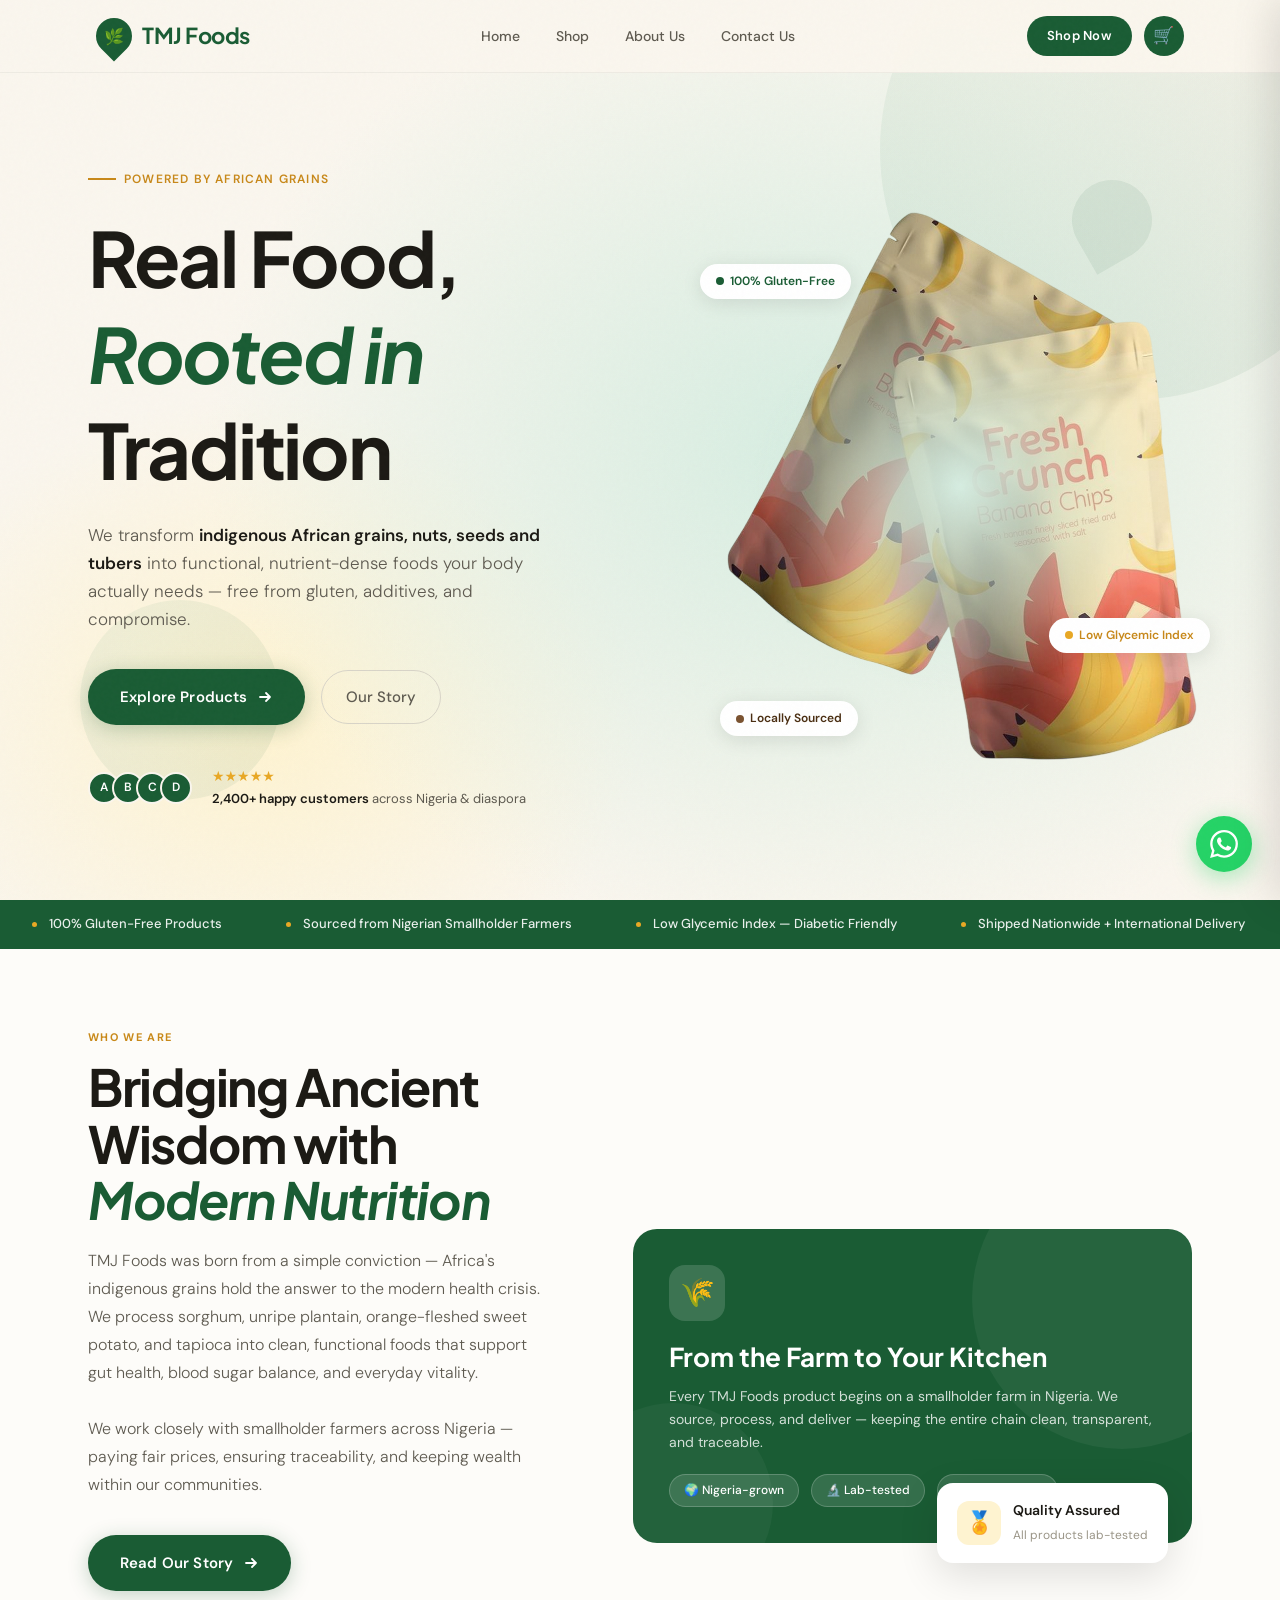
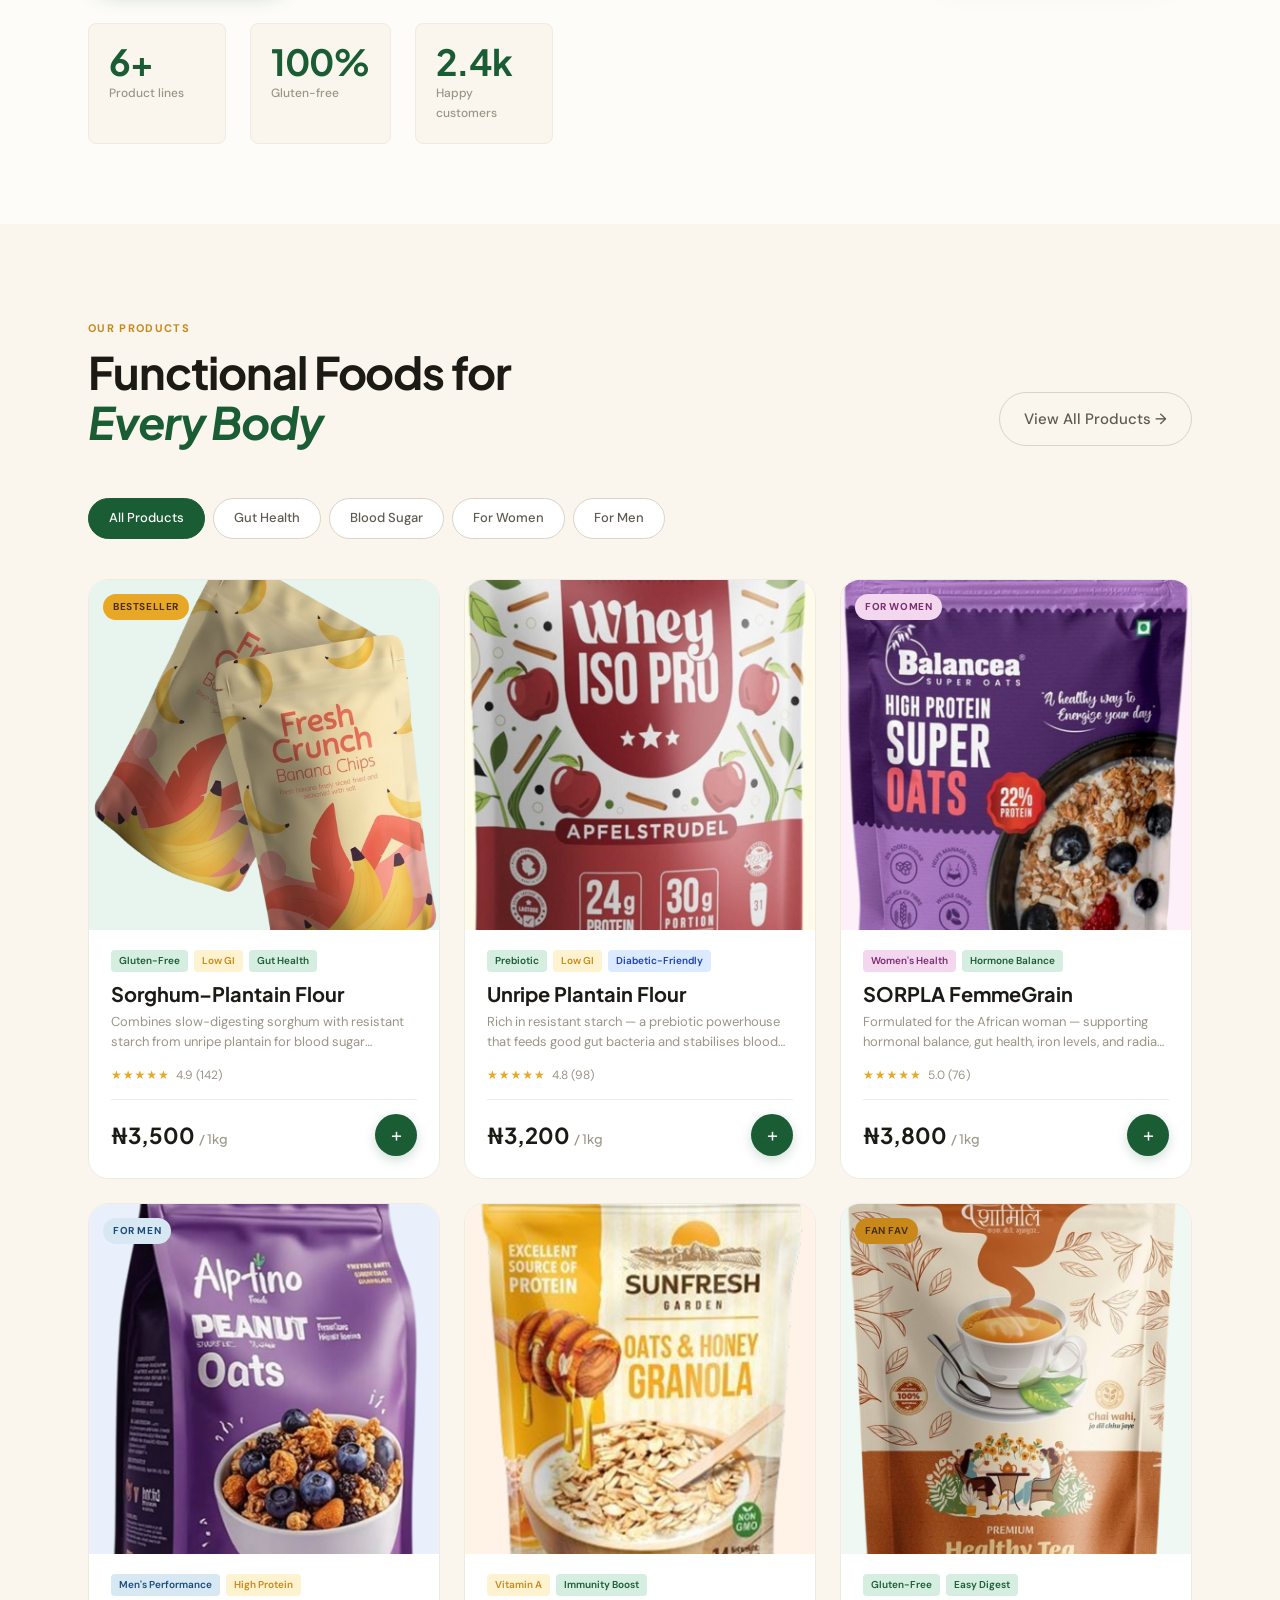
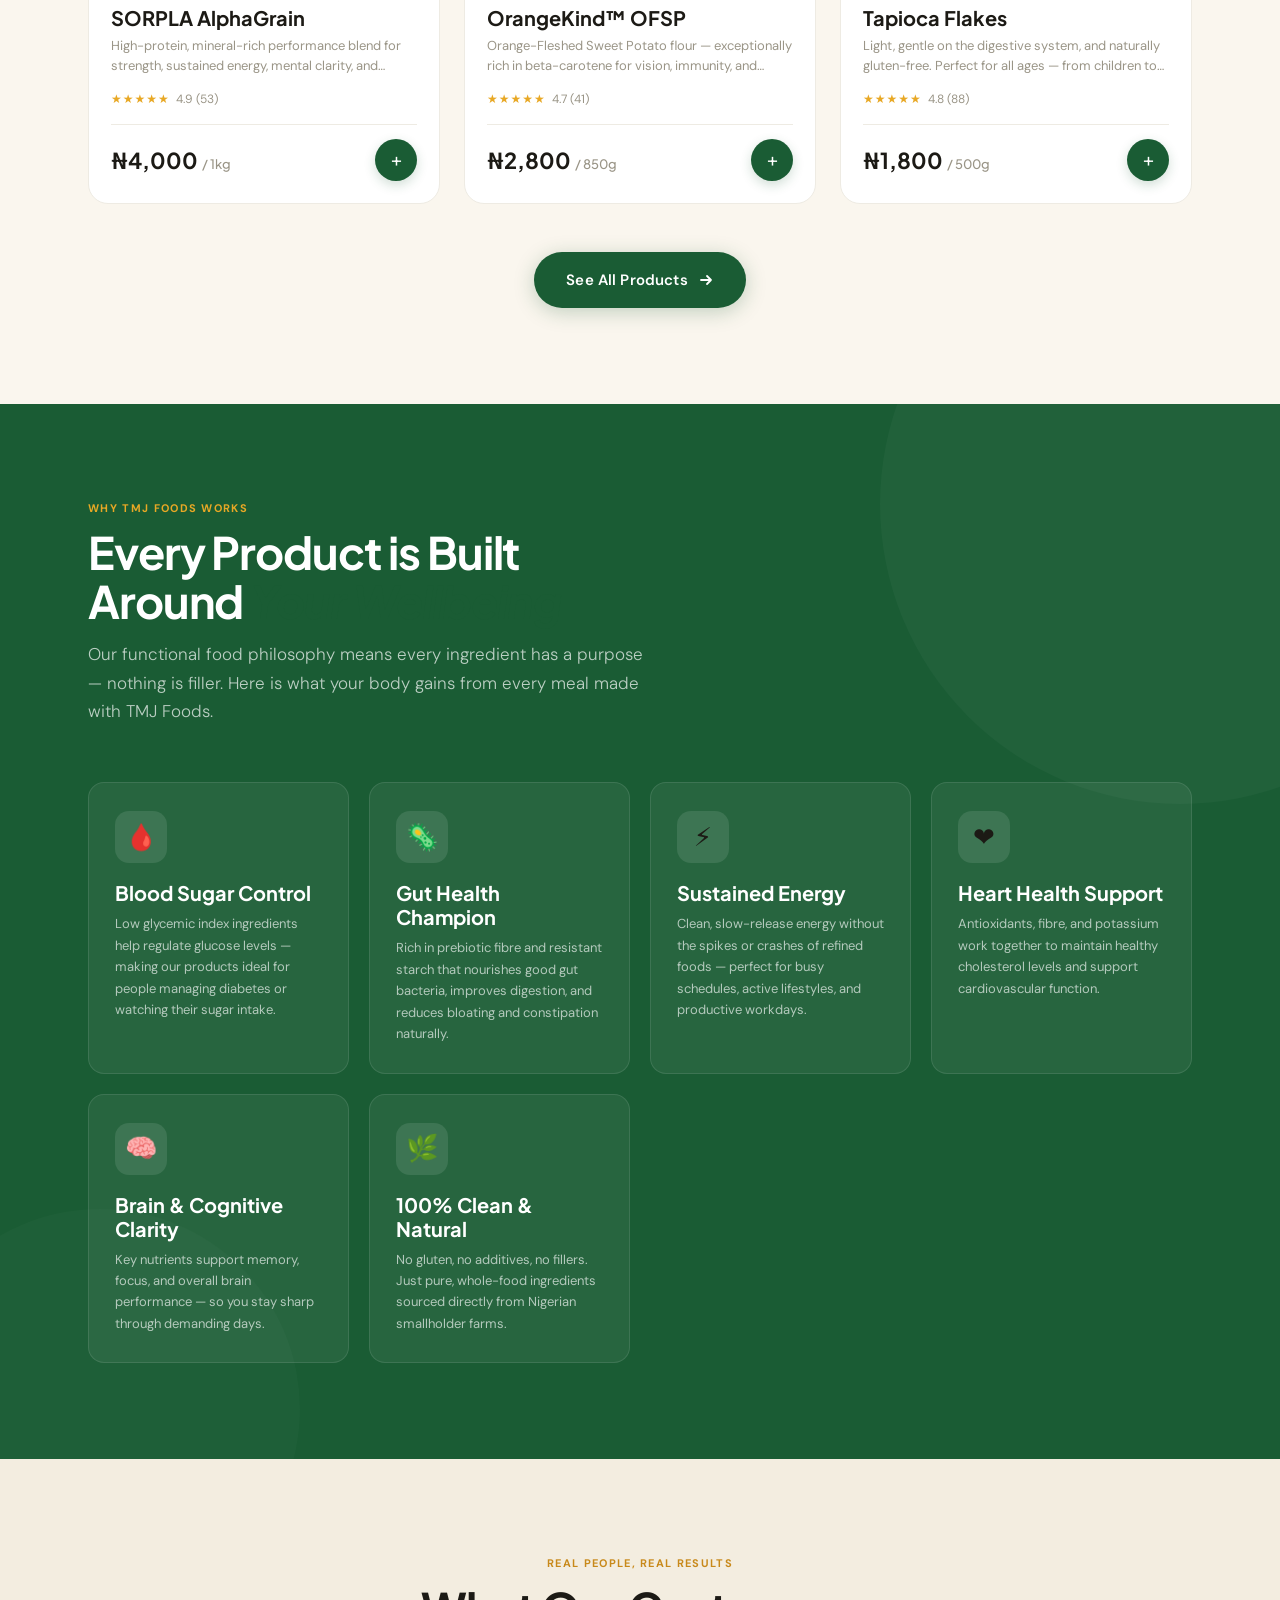
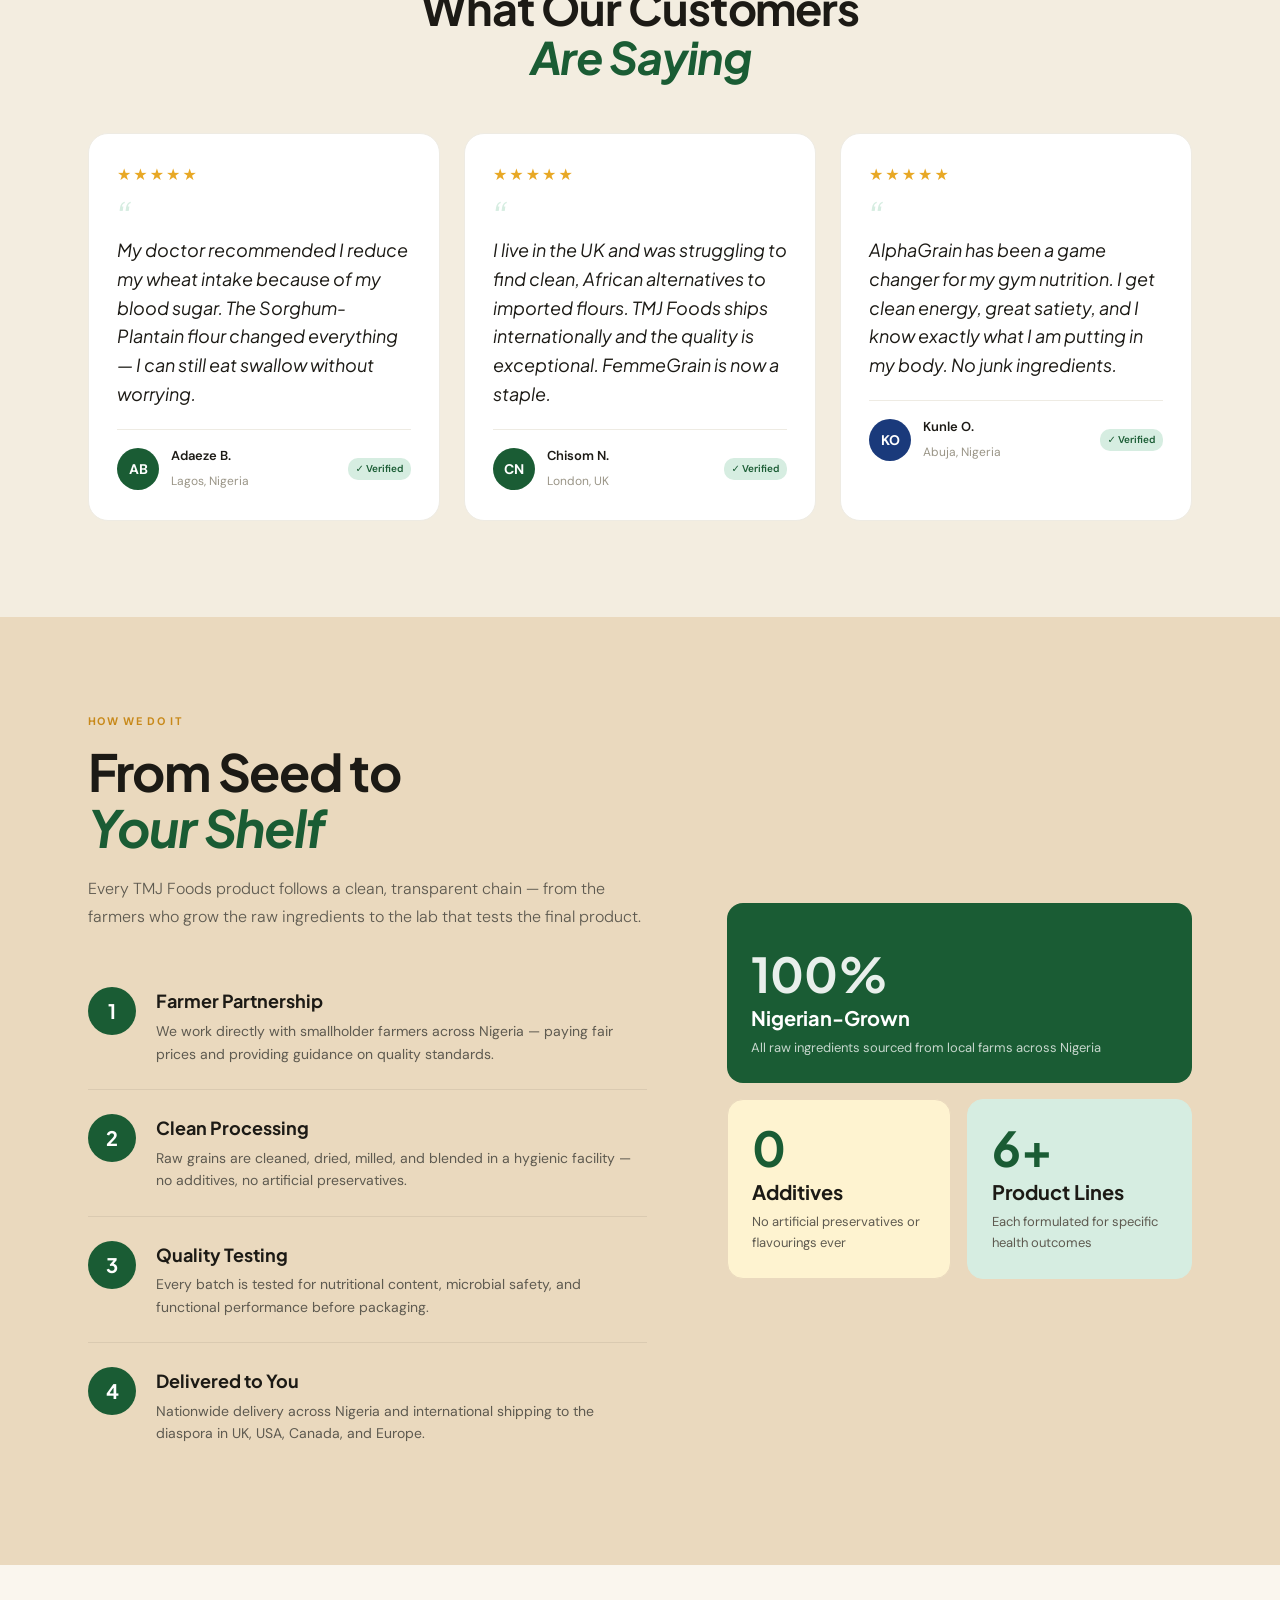
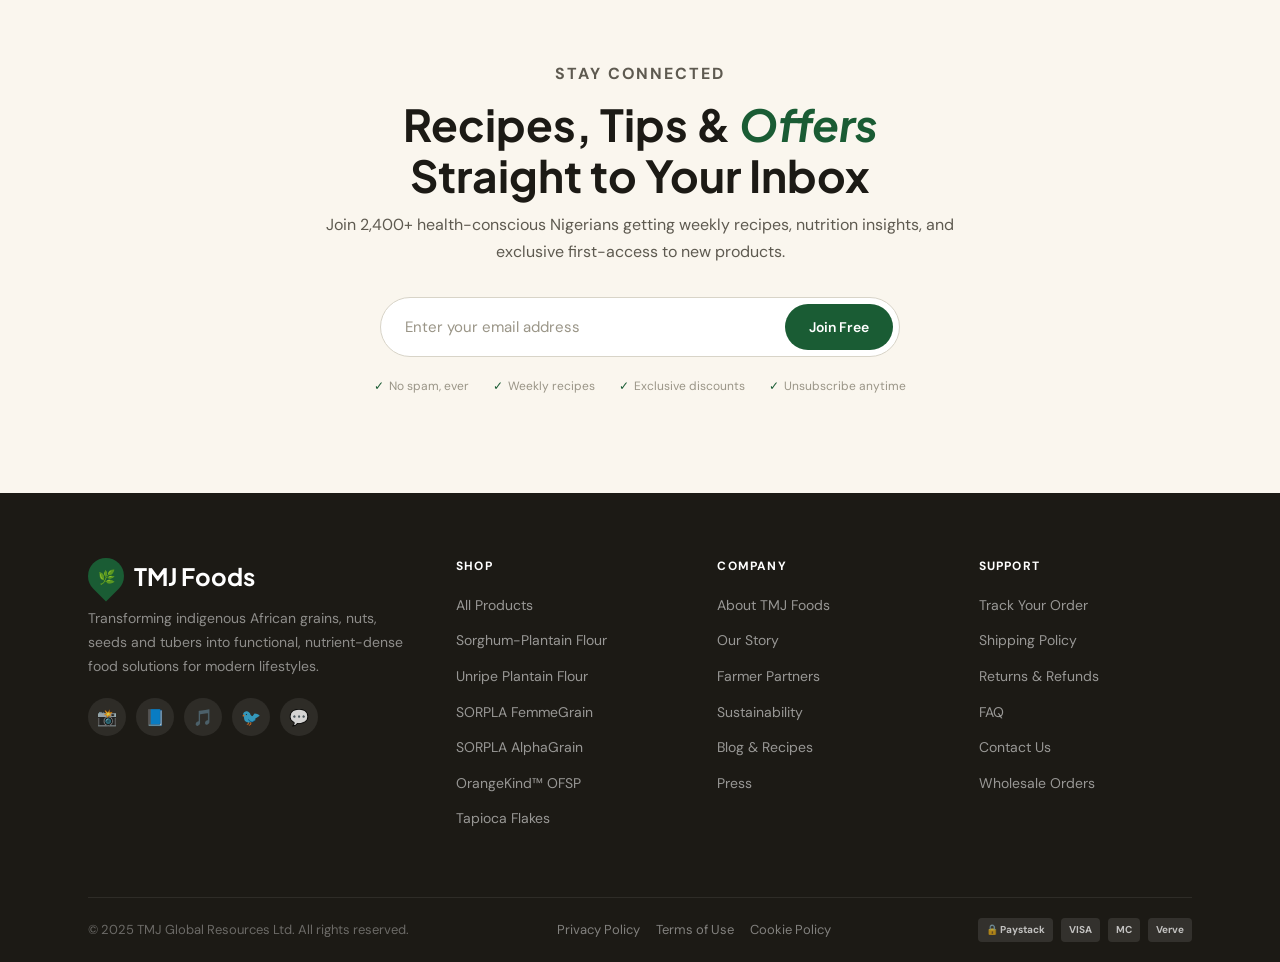
==== commit f51bd3bd: "Add cart drawer functionality to home page" ====
--- a/index.html
+++ b/index.html
@@ -8,6 +8,7 @@
 <link rel="preconnect" href="https://fonts.googleapis.com"/>
 <link rel="preconnect" href="https://fonts.gstatic.com" crossorigin/>
 <link href="https://fonts.googleapis.com/css2?family=Plus+Jakarta+Sans:wght@400;500;600;700;800&family=DM+Sans:wght@300;400;500;600&display=swap" rel="stylesheet"/>
+<link rel="stylesheet" href="css/shop.css"/>
 <style>
 /* =============================================
    RESET & ROOT TOKENS
@@ -1193,10 +1194,10 @@
       </div>
       <div class="nav-actions">
         <a href="#shop" class="nav-shop-btn">Shop Now</a>
-        <a href="#cart" class="nav-cart" aria-label="Cart (2 items)">
+        <button class="nav-cart-btn" onclick="openCart()" aria-label="Open cart">
           🛒
-          <span class="nav-cart-badge">2</span>
-        </a>
+          <span class="cart-badge" id="cartBadge" style="display:none"></span>
+        </button>
         <button class="hamburger" aria-label="Open menu" onclick="toggleMenu()">
           <span></span><span></span><span></span>
         </button>
@@ -1235,7 +1236,7 @@
       We transform <strong>indigenous African grains, nuts, seeds and tubers</strong> into functional, nutrient-dense foods your body actually needs — free from gluten, additives, and compromise.
     </p>
     <div class="hero-cta">
-      <a href="#shop" class="btn-primary" aria-label="Shop all products">
+      <a href="tmj-foods-shop.html" class="btn-primary" aria-label="Shop all products">
         Explore Products
         <svg width="16" height="16" viewBox="0 0 16 16" fill="none" aria-hidden="true"><path d="M3 8h10M9 4l4 4-4 4" stroke="currentColor" stroke-width="1.8" stroke-linecap="round" stroke-linejoin="round"/></svg>
       </a>
@@ -1389,19 +1390,7 @@
       <article class="product-card reveal d1" data-category="gut diabetes">
         <div class="product-img" style="background:#E8F5EE">
           <span class="product-badge badge-bestseller">Bestseller</span>
-          <svg viewBox="0 0 180 180" fill="none" xmlns="http://www.w3.org/2000/svg" aria-label="Sorghum-Plantain Flour pack">
-            <rect x="30" y="15" width="120" height="155" rx="16" fill="#1A5C34"/>
-            <rect x="30" y="15" width="120" height="28" rx="8" fill="#0F3D22"/>
-            <rect x="40" y="42" width="100" height="110" rx="10" fill="rgba(255,255,255,0.08)"/>
-            <circle cx="90" cy="72" r="18" fill="rgba(255,255,255,0.12)"/>
-            <text x="90" y="78" text-anchor="middle" font-size="16">🌾</text>
-            <text x="90" y="100" text-anchor="middle" font-family="Georgia,serif" font-size="10" font-weight="700" fill="white">SORGHUM-PLANTAIN</text>
-            <text x="90" y="115" text-anchor="middle" font-family="Georgia,serif" font-size="15" font-weight="700" fill="white">FLOUR</text>
-            <text x="90" y="132" text-anchor="middle" font-size="7" fill="rgba(255,255,255,0.5)">FUNCTIONAL · GLUTEN-FREE</text>
-            <rect x="55" y="140" width="70" height="14" rx="7" fill="rgba(200,137,26,0.3)"/>
-            <text x="90" y="151" text-anchor="middle" font-size="7" font-weight="700" fill="#E8A825">LOW GLYCEMIC INDEX</text>
-            <text x="150" y="165" text-anchor="middle" font-size="8" fill="rgba(255,255,255,0.5)">1kg</text>
-          </svg>
+          <img src="p1.png" alt="Sorghum-Plantain Flour" class="product-real-img">
         </div>
         <div class="product-body">
           <div class="product-tags">
@@ -1425,19 +1414,7 @@
       <!-- Product 2: Unripe Plantain Flour -->
       <article class="product-card reveal d2" data-category="gut diabetes">
         <div class="product-img" style="background:#FFFBEA">
-          <svg viewBox="0 0 180 180" fill="none" xmlns="http://www.w3.org/2000/svg" aria-label="Unripe Plantain Flour pack">
-            <rect x="30" y="15" width="120" height="155" rx="16" fill="#FFFFFF" stroke="#E8D8A0" stroke-width="1.5"/>
-            <rect x="30" y="15" width="120" height="28" rx="8" fill="#2D7A4F"/>
-            <rect x="40" y="42" width="100" height="110" rx="10" fill="#FAF6EE"/>
-            <circle cx="90" cy="72" r="18" fill="rgba(45,122,79,0.12)"/>
-            <text x="90" y="78" text-anchor="middle" font-size="16">🍌</text>
-            <text x="90" y="100" text-anchor="middle" font-family="Georgia,serif" font-size="9" font-weight="700" fill="#2D7A4F" letter-spacing="0.5">UNRIPE PLANTAIN</text>
-            <text x="90" y="115" text-anchor="middle" font-family="Georgia,serif" font-size="15" font-weight="700" fill="#1A5C34">FLOUR</text>
-            <text x="90" y="133" text-anchor="middle" font-size="7" fill="#9A9587">PREBIOTIC · CLEAN · NATURAL</text>
-            <rect x="55" y="141" width="70" height="14" rx="7" fill="rgba(26,92,52,0.1)"/>
-            <text x="90" y="152" text-anchor="middle" font-size="7" font-weight="700" fill="#1A5C34">GUT SUPERFOOD</text>
-            <text x="150" y="165" text-anchor="middle" font-size="8" fill="#9A9587">1kg</text>
-          </svg>
+          <img src="p2.png" alt="Unripe Plantain Flour" class="product-real-img">
         </div>
         <div class="product-body">
           <div class="product-tags">
@@ -1462,19 +1439,7 @@
       <article class="product-card reveal d3" data-category="women gut">
         <div class="product-img" style="background:#FDF0F8">
           <span class="product-badge badge-women">For Women</span>
-          <svg viewBox="0 0 180 180" fill="none" xmlns="http://www.w3.org/2000/svg" aria-label="SORPLA FemmeGrain pack">
-            <rect x="30" y="15" width="120" height="155" rx="16" fill="#B05090"/>
-            <rect x="30" y="15" width="120" height="28" rx="8" fill="#7B2D6E"/>
-            <rect x="40" y="42" width="100" height="110" rx="10" fill="rgba(255,255,255,0.08)"/>
-            <circle cx="90" cy="72" r="18" fill="rgba(255,255,255,0.12)"/>
-            <text x="90" y="78" text-anchor="middle" font-size="16">🌸</text>
-            <text x="90" y="99" text-anchor="middle" font-family="Georgia,serif" font-size="11" font-weight="700" fill="white">SORPLA</text>
-            <text x="90" y="115" text-anchor="middle" font-family="Georgia,serif" font-size="14" font-weight="700" fill="white">FemmeGrain</text>
-            <text x="90" y="132" text-anchor="middle" font-size="7" fill="rgba(255,255,255,0.55)">HORMONAL · WELLNESS · BLEND</text>
-            <rect x="55" y="141" width="70" height="14" rx="7" fill="rgba(255,200,230,0.25)"/>
-            <text x="90" y="152" text-anchor="middle" font-size="7" font-weight="700" fill="#FFD0EC">HORMONAL BALANCE</text>
-            <text x="150" y="165" text-anchor="middle" font-size="8" fill="rgba(255,255,255,0.5)">1kg</text>
-          </svg>
+          <img src="p3.png" alt="SORPLA FemmeGrain" class="product-real-img">
         </div>
         <div class="product-body">
           <div class="product-tags">
@@ -1498,19 +1463,7 @@
       <article class="product-card reveal d1" data-category="men gut">
         <div class="product-img" style="background:#EAF0FB">
           <span class="product-badge badge-men">For Men</span>
-          <svg viewBox="0 0 180 180" fill="none" xmlns="http://www.w3.org/2000/svg" aria-label="SORPLA AlphaGrain pack">
-            <rect x="30" y="15" width="120" height="155" rx="16" fill="#1A3A7B"/>
-            <rect x="30" y="15" width="120" height="28" rx="8" fill="#0F2456"/>
-            <rect x="40" y="42" width="100" height="110" rx="10" fill="rgba(255,255,255,0.06)"/>
-            <circle cx="90" cy="72" r="18" fill="rgba(255,255,255,0.1)"/>
-            <text x="90" y="78" text-anchor="middle" font-size="16">💪</text>
-            <text x="90" y="99" text-anchor="middle" font-family="Georgia,serif" font-size="11" font-weight="700" fill="white">SORPLA</text>
-            <text x="90" y="115" text-anchor="middle" font-family="Georgia,serif" font-size="14" font-weight="700" fill="white">AlphaGrain</text>
-            <text x="90" y="132" text-anchor="middle" font-size="7" fill="rgba(255,255,255,0.55)">STRENGTH · FOCUS · ENDURANCE</text>
-            <rect x="55" y="141" width="70" height="14" rx="7" fill="rgba(100,150,255,0.2)"/>
-            <text x="90" y="152" text-anchor="middle" font-size="7" font-weight="700" fill="#AAC4FF">HIGH PROTEIN BLEND</text>
-            <text x="150" y="165" text-anchor="middle" font-size="8" fill="rgba(255,255,255,0.5)">1kg</text>
-          </svg>
+          <img src="p4.png" alt="SORPLA AlphaGrain" class="product-real-img">
         </div>
         <div class="product-body">
           <div class="product-tags">
@@ -1533,19 +1486,7 @@
       <!-- Product 5: OrangeKind OFSP -->
       <article class="product-card reveal d2" data-category="gut diabetes">
         <div class="product-img" style="background:#FFF3E8">
-          <svg viewBox="0 0 180 180" fill="none" xmlns="http://www.w3.org/2000/svg" aria-label="OrangeKind Sweet Potato Flour pack">
-            <rect x="30" y="15" width="120" height="155" rx="16" fill="#D45C10"/>
-            <rect x="30" y="15" width="120" height="28" rx="8" fill="#9A3A08"/>
-            <rect x="40" y="42" width="100" height="110" rx="10" fill="rgba(255,255,255,0.07)"/>
-            <circle cx="90" cy="72" r="18" fill="rgba(255,255,255,0.1)"/>
-            <text x="90" y="78" text-anchor="middle" font-size="16">🍠</text>
-            <text x="90" y="99" text-anchor="middle" font-family="Georgia,serif" font-size="12" font-weight="700" fill="white">OrangeKind™</text>
-            <text x="90" y="115" text-anchor="middle" font-family="Georgia,serif" font-size="10" font-weight="700" fill="rgba(255,255,255,0.85)">SWEET POTATO FLOUR</text>
-            <text x="90" y="132" text-anchor="middle" font-size="7" fill="rgba(255,255,255,0.55)">BETA-CAROTENE · VISION · IMMUNITY</text>
-            <rect x="55" y="141" width="70" height="14" rx="7" fill="rgba(255,200,100,0.2)"/>
-            <text x="90" y="152" text-anchor="middle" font-size="7" font-weight="700" fill="#FFDC82">RICH IN VITAMIN A</text>
-            <text x="150" y="165" text-anchor="middle" font-size="8" fill="rgba(255,255,255,0.5)">850g</text>
-          </svg>
+          <img src="p5.png" alt="OrangeKind OFSP" class="product-real-img">
         </div>
         <div class="product-body">
           <div class="product-tags">
@@ -1569,25 +1510,7 @@
       <article class="product-card reveal d3" data-category="gut">
         <div class="product-img" style="background:#F0F8F4">
           <span class="product-badge badge-new" style="background:var(--gold);color:var(--bark)">Fan Fav</span>
-          <svg viewBox="0 0 180 180" fill="none" xmlns="http://www.w3.org/2000/svg" aria-label="Tapioca Flakes pack">
-            <rect x="30" y="15" width="120" height="155" rx="16" fill="#F5F0E8" stroke="#D8D4C8" stroke-width="1"/>
-            <rect x="30" y="15" width="120" height="28" rx="8" fill="#4A9E6B"/>
-            <rect x="40" y="42" width="100" height="110" rx="10" fill="rgba(74,158,107,0.06)"/>
-            <!-- tapioca grain texture -->
-            <circle cx="68" cy="72" r="5" fill="rgba(255,255,255,0.8)" stroke="#D8D4C8" stroke-width="0.5"/>
-            <circle cx="82" cy="65" r="4" fill="rgba(255,255,255,0.8)" stroke="#D8D4C8" stroke-width="0.5"/>
-            <circle cx="95" cy="72" r="5.5" fill="rgba(255,255,255,0.9)" stroke="#D8D4C8" stroke-width="0.5"/>
-            <circle cx="108" cy="66" r="4" fill="rgba(255,255,255,0.8)" stroke="#D8D4C8" stroke-width="0.5"/>
-            <circle cx="75" cy="80" r="4.5" fill="rgba(255,255,255,0.8)" stroke="#D8D4C8" stroke-width="0.5"/>
-            <circle cx="90" cy="80" r="3.5" fill="rgba(255,255,255,0.7)" stroke="#D8D4C8" stroke-width="0.5"/>
-            <circle cx="104" cy="78" r="5" fill="rgba(255,255,255,0.9)" stroke="#D8D4C8" stroke-width="0.5"/>
-            <text x="90" y="103" text-anchor="middle" font-family="Georgia,serif" font-size="11" font-weight="700" fill="#4A9E6B">TAPIOCA</text>
-            <text x="90" y="117" text-anchor="middle" font-family="Georgia,serif" font-size="15" font-weight="700" fill="#1A5C34">FLAKES</text>
-            <text x="90" y="133" text-anchor="middle" font-size="7" fill="#9A9587">GLUTEN-FREE CASSAVA STARCH</text>
-            <rect x="55" y="141" width="70" height="14" rx="7" fill="rgba(26,92,52,0.08)"/>
-            <text x="90" y="152" text-anchor="middle" font-size="7" font-weight="700" fill="#1A5C34">GENTLE DIGESTION</text>
-            <text x="150" y="165" text-anchor="middle" font-size="8" fill="#9A9587">500g</text>
-          </svg>
+          <img src="p6.png" alt="Tapioca Flakes" class="product-real-img">
         </div>
         <div class="product-body">
           <div class="product-tags">
@@ -1936,11 +1859,12 @@
 }
 
 /* Add to cart */
-let cartCount = 2;
+let localCartCount = 0;
 function addToCart(name) {
-  cartCount++;
-  document.querySelector('.nav-cart-badge').textContent = cartCount;
-  showToast('✓ ' + name + ' added to cart');
+  localCartCount++;
+  document.getElementById('cartBadge').textContent = localCartCount;
+  document.getElementById('cartBadge').style.display = 'flex';
+  showToast('✓ ' + name + ' added to cart', 'success');
 }
 
 /* Toast */
@@ -1963,5 +1887,36 @@
 const track = document.getElementById('tickerTrack');
 // already duplicated in HTML
 </script>
+<div class="cart-overlay" id="cartOverlay" onclick="closeCart()"></div>
+<aside class="cart-drawer" id="cartDrawer" aria-label="Shopping cart">
+  <div class="cart-head">
+    <h2>Your Cart 🛒</h2>
+    <button class="cart-close" onclick="closeCart()" aria-label="Close cart">✕</button>
+  </div>
+  <div class="free-ship-bar">
+    <p id="shipMsg">Add <strong id="shipLeft">₦10,000</strong> more for free delivery!</p>
+    <div class="ship-progress"><div class="ship-fill" id="shipFill" style="width:0%"></div></div>
+  </div>
+  <div class="cart-items" id="cartItems">
+    <div class="cart-empty">
+      <div class="icon">🛒</div>
+      <h3>Your cart is empty</h3>
+      <p>Add some products to get started on your wellness journey.</p>
+    </div>
+  </div>
+  <div class="cart-footer">
+    <div class="cart-promo">
+      <input class="promo-input" type="text" placeholder="Promo code" id="promoInput"/>
+      <button class="promo-btn" onclick="applyPromo()">Apply</button>
+    </div>
+    <div class="cart-totals" id="cartTotals"></div>
+    <button class="checkout-btn" onclick="checkout()">
+      Secure Checkout
+      <svg width="16" height="16" viewBox="0 0 16 16" fill="none"><path d="M3 8h10M9 4l4 4-4 4" stroke="currentColor" stroke-width="1.8" stroke-linecap="round" stroke-linejoin="round"/></svg>
+    </button>
+    <p class="secure-note">🔒 Secured by Paystack · Free returns</p>
+  </div>
+</aside>
+<script src="js/shop.js"></script>
 </body>
 </html>
--- a/css/shop.css
+++ b/css/shop.css
@@ -0,0 +1,597 @@
+*,*::before,*::after{box-sizing:border-box;margin:0;padding:0}
+html{scroll-behavior:smooth;font-size:16px}
+img{display:block;max-width:100%}
+a{text-decoration:none;color:inherit}
+button{cursor:pointer;border:none;background:none;font:inherit}
+ul{list-style:none}
+input,select{font:inherit}
+
+:root{
+  --forest:#1A5C34;
+  --leaf:#2D7A4F;
+  --moss:#4A9E6B;
+  --mint:#D6EDE1;
+  --cream:#FAF6EE;
+  --warm-off:#F3EDE0;
+  --gold:#C8891A;
+  --amber:#E8A825;
+  --amber-lt:#FEF3D0;
+  --bark:#4A2E12;
+  --sand:#EAD9BE;
+  --white:#FFFFFF;
+  --near-wht:#FDFCF9;
+  --gray-50:#F7F5F0;
+  --gray-100:#EEEBE3;
+  --gray-200:#D8D4C8;
+  --gray-300:#C2BEB0;
+  --gray-400:#9A9587;
+  --gray-600:#5E5A50;
+  --gray-700:#3E3B33;
+  --gray-900:#1C1A15;
+  --font-heading:'Plus Jakarta Sans',system-ui,sans-serif;
+  --font-body:'DM Sans',system-ui,sans-serif;
+  --max-w:1280px;
+  --gutter:clamp(16px,3vw,40px);
+  --radius:14px;
+  --radius-sm:8px;
+  --shadow-sm:0 2px 8px rgba(26,92,52,.07);
+  --shadow-md:0 8px 28px rgba(26,92,52,.11);
+  --shadow-lg:0 20px 56px rgba(26,92,52,.16);
+  --transition:.22s cubic-bezier(.4,0,.2,1);
+}
+
+body{font-family:var(--font-body);background:var(--cream);color:var(--gray-900);line-height:1.6;overflow-x:hidden}
+
+body::after{content:'';position:fixed;inset:0;background-image:url("data:image/svg+xml,%3Csvg viewBox='0 0 256 256' xmlns='http://www.w3.org/2000/svg'%3E%3Cfilter id='n'%3E%3CfeTurbulence type='fractalNoise' baseFrequency='.9' numOctaves='4' stitchTiles='stitch'/%3E%3C/filter%3E%3Crect width='100%25' height='100%25' filter='url(%23n)' opacity='.03'/%3E%3C/svg%3E");pointer-events:none;z-index:9999;opacity:.35}
+
+@keyframes fadeUp{from{opacity:0;transform:translateY(20px)}to{opacity:1;transform:translateY(0)}}
+@keyframes fadeIn{from{opacity:0}to{opacity:1}}
+@keyframes slideIn{from{transform:translateX(100%)}to{transform:translateX(0)}}
+@keyframes pulse{0%,100%{opacity:.7;transform:scale(1)}50%{opacity:1;transform:scale(1.06)}}
+@keyframes spin{to{transform:rotate(360deg)}}
+@keyframes pop{0%{transform:scale(1)}50%{transform:scale(1.18)}100%{transform:scale(1)}}
+
+.container{width:100%;max-width:var(--max-w);margin-inline:auto;padding-inline:var(--gutter)}
+
+.nav{position:fixed;top:0;left:0;right:0;z-index:200;background:rgba(250,246,238,.96);backdrop-filter:blur(14px);box-shadow:0 1px 0 var(--gray-100)}
+.nav.scrolled{box-shadow:0 1px 0 var(--gray-100)}
+.nav-inner{display:flex;align-items:center;justify-content:space-between;max-width:var(--max-w);margin-inline:auto;height:68px;padding-inline:var(--gutter)}
+.nav-logo{display:flex;align-items:center;gap:10px;font-family:var(--font-heading);font-size:22px;font-weight:700;color:var(--forest);letter-spacing:-.02em}
+.leaf-mark{width:34px;height:34px;background:var(--forest);border-radius:50% 50% 50% 0;transform:rotate(-45deg);display:flex;align-items:center;justify-content:center;flex-shrink:0}
+.leaf-mark span{transform:rotate(45deg);font-size:15px;color:#fff}
+.nav-links{display:flex;align-items:center;gap:32px}
+.nav-links a{font-size:14px;font-weight:500;color:var(--gray-600);transition:color var(--transition);position:relative}
+.nav-links a::after{content:'';position:absolute;bottom:-4px;left:0;right:100%;height:1.5px;background:var(--forest);transition:right .25s ease}
+.nav-links a:hover,.nav-links a.active{color:var(--forest)}
+.nav-links a:hover::after,.nav-links a.active::after{right:0}
+.nav-actions{display:flex;align-items:center;gap:10px}
+.nav-cart-btn{position:relative;width:40px;height:40px;border-radius:50%;background:var(--forest);display:flex;align-items:center;justify-content:center;color:#fff;font-size:17px;transition:transform var(--transition),box-shadow var(--transition);cursor:pointer}
+.nav-cart-btn:hover{transform:scale(1.08);box-shadow:var(--shadow-sm)}
+.cart-badge{position:absolute;top:-3px;right:-3px;width:18px;height:18px;background:var(--amber);border-radius:50%;font-size:10px;font-weight:700;color:var(--bark);display:none;align-items:center;justify-content:center;transition:transform var(--transition)}
+.cart-badge.pop{animation:pop .3s ease}
+.hamburger{display:none;flex-direction:column;gap:5px;padding:8px;cursor:pointer}
+.hamburger span{display:block;width:22px;height:2px;background:var(--gray-900);border-radius:2px;transition:.3s}
+.mobile-nav{display:none;position:fixed;inset:0;z-index:190;background:var(--cream);padding:90px 32px 40px;flex-direction:column;gap:6px;transform:translateX(-100%);transition:transform .35s cubic-bezier(.4,0,.2,1)}
+.mobile-nav.open{transform:translateX(0)}
+.mobile-nav a{font-family:var(--font-heading);font-size:30px;font-weight:600;color:var(--gray-900);padding:10px 0;border-bottom:1px solid var(--gray-100);display:block}
+
+.shop-hero{
+  padding-top:68px;
+  background:var(--forest);
+  position:relative;overflow:hidden;
+}
+.shop-hero::before{content:'';position:absolute;width:500px;height:500px;border-radius:50%;background:rgba(255,255,255,.04);top:-150px;right:-100px}
+.shop-hero::after{content:'';position:absolute;width:300px;height:300px;border-radius:50%;background:rgba(255,255,255,.03);bottom:-100px;left:50px}
+.shop-hero-inner{
+  display:grid;grid-template-columns:1fr 1fr;
+  align-items:center;gap:40px;
+  max-width:var(--max-w);margin-inline:auto;
+  padding:48px var(--gutter) 52px;
+}
+.shop-hero-eyebrow{font-size:11px;font-weight:700;letter-spacing:.12em;text-transform:uppercase;color:var(--amber);margin-bottom:10px}
+.shop-hero h1{font-family:var(--font-heading);font-size:clamp(36px,5vw,60px);font-weight:700;line-height:1.05;letter-spacing:-.03em;color:#fff;margin-bottom:14px}
+.shop-hero h1 em{font-style:italic;color:var(--amber)}
+.shop-hero p{font-size:16px;font-weight:300;color:rgba(255,255,255,.72);line-height:1.65;max-width:440px}
+.shop-hero-stats{display:flex;gap:36px;margin-top:28px;flex-wrap:wrap}
+.hero-stat{text-align:left}
+.hero-stat .num{font-family:var(--font-heading);font-size:30px;font-weight:700;color:#fff;line-height:1}
+.hero-stat .lbl{font-size:12px;color:rgba(255,255,255,.55);margin-top:2px}
+.shop-hero-packs{display:flex;gap:16px;align-items:center;justify-content:center;flex-wrap:wrap}
+.mini-pack{animation:fadeUp .6s ease both;max-width:180px;height:auto}
+
+.breadcrumb{background:var(--warm-off);border-bottom:1px solid var(--gray-100);padding:12px 0}
+.breadcrumb-inner{display:flex;align-items:center;gap:8px;font-size:13px;color:var(--gray-400);max-width:var(--max-w);margin-inline:auto;padding-inline:var(--gutter)}
+.breadcrumb a{color:var(--gray-600);transition:color var(--transition)}
+.breadcrumb a:hover{color:var(--forest)}
+.breadcrumb-sep{color:var(--gray-300);font-size:11px}
+.breadcrumb-current{color:var(--forest);font-weight:500}
+
+.shop-layout{display:grid;grid-template-columns:260px 1fr;gap:32px;padding:36px 0 80px;align-items:start}
+
+.sidebar{position:sticky;top:84px;background:var(--white);border-radius:var(--radius);border:1px solid var(--gray-100);overflow:hidden}
+.sidebar-head{display:flex;align-items:center;justify-content:space-between;padding:18px 20px;border-bottom:1px solid var(--gray-100)}
+.sidebar-head h3{font-family:var(--font-heading);font-size:18px;font-weight:700;color:var(--gray-900)}
+.clear-filters{font-size:12px;color:var(--forest);font-weight:600;cursor:pointer;transition:opacity var(--transition)}
+.clear-filters:hover{opacity:.7}
+
+.filter-group{padding:18px 20px;border-bottom:1px solid var(--gray-100)}
+.filter-group:last-child{border-bottom:none}
+.filter-group-label{font-size:11px;font-weight:700;letter-spacing:.09em;text-transform:uppercase;color:var(--gray-400);margin-bottom:12px;display:flex;align-items:center;justify-content:space-between;cursor:pointer;user-select:none}
+.filter-group-label span{font-size:14px;color:var(--gray-400);transition:transform var(--transition)}
+.filter-group-label.collapsed span{transform:rotate(-90deg)}
+
+.filter-check-list{display:flex;flex-direction:column;gap:8px}
+.filter-check{display:flex;align-items:center;gap:10px;cursor:pointer;font-size:14px;color:var(--gray-600);transition:color var(--transition);user-select:none}
+.filter-check:hover{color:var(--forest)}
+.filter-check input[type=checkbox]{display:none}
+.check-box{width:18px;height:18px;border-radius:4px;border:1.5px solid var(--gray-300);background:var(--white);flex-shrink:0;display:flex;align-items:center;justify-content:center;transition:all var(--transition)}
+.filter-check input:checked + .check-box{background:var(--forest);border-color:var(--forest)}
+.filter-check input:checked + .check-box::after{content:'✓';font-size:11px;color:#fff;font-weight:700}
+.filter-check .count{margin-left:auto;font-size:11px;color:var(--gray-300);font-weight:500}
+
+.price-range-wrap{padding:4px 0}
+.price-inputs{display:flex;gap:8px;align-items:center;margin-bottom:10px}
+.price-inp{width:100%;padding:7px 10px;border:1.5px solid var(--gray-200);border-radius:var(--radius-sm);font-size:13px;color:var(--gray-700);background:var(--gray-50);outline:none;transition:border-color var(--transition)}
+.price-inp:focus{border-color:var(--forest)}
+.price-sep{font-size:12px;color:var(--gray-400);white-space:nowrap}
+.price-slider{width:100%;accent-color:var(--forest);height:4px}
+
+.rating-filter{display:flex;flex-direction:column;gap:8px}
+.rating-row{display:flex;align-items:center;gap:8px;cursor:pointer;font-size:13px;color:var(--gray-600);transition:color var(--transition)}
+.rating-row:hover{color:var(--forest)}
+.rating-stars{color:var(--amber);letter-spacing:1px;font-size:13px}
+.rating-row input[type=radio]{accent-color:var(--forest)}
+
+.shop-toolbar{display:flex;align-items:center;justify-content:space-between;margin-bottom:24px;gap:16px;flex-wrap:wrap}
+.results-count{font-size:14px;color:var(--gray-400)}
+.results-count strong{color:var(--gray-700);font-weight:600}
+.toolbar-right{display:flex;align-items:center;gap:12px}
+
+.search-bar{position:relative;display:flex;align-items:center}
+.search-bar input{padding:9px 16px 9px 36px;border:1.5px solid var(--gray-200);border-radius:50px;font-size:13px;color:var(--gray-700);background:var(--white);outline:none;width:200px;transition:border-color var(--transition),width var(--transition)}
+.search-bar input:focus{border-color:var(--forest);width:240px}
+.search-bar .icon{position:absolute;left:12px;font-size:14px;color:var(--gray-400);pointer-events:none}
+
+.sort-select{padding:8px 14px;border:1.5px solid var(--gray-200);border-radius:50px;font-size:13px;color:var(--gray-700);background:var(--white);outline:none;cursor:pointer;transition:border-color var(--transition)}
+.sort-select:focus{border-color:var(--forest)}
+
+.view-toggle{display:flex;gap:4px;border:1.5px solid var(--gray-200);border-radius:8px;padding:3px;background:var(--white)}
+.view-btn{width:30px;height:30px;border-radius:5px;display:flex;align-items:center;justify-content:center;font-size:15px;color:var(--gray-400);transition:all var(--transition);cursor:pointer}
+.view-btn.active{background:var(--forest);color:#fff}
+
+.active-filters{display:flex;flex-wrap:wrap;gap:8px;margin-bottom:16px}
+.filter-chip{display:inline-flex;align-items:center;gap:6px;padding:5px 12px;background:var(--mint);color:var(--forest);border-radius:20px;font-size:12px;font-weight:600;cursor:pointer;transition:background var(--transition)}
+.filter-chip:hover{background:var(--gray-200)}
+.filter-chip .x{font-size:14px;line-height:1;font-weight:400}
+
+.products-grid{display:grid;grid-template-columns:repeat(auto-fill,minmax(240px,1fr));gap:22px;transition:opacity .3s ease}
+.products-grid.loading{opacity:.5;pointer-events:none}
+.products-grid.list-view{grid-template-columns:1fr}
+
+.product-card{background:var(--white);border-radius:var(--radius);border:1px solid var(--gray-100);overflow:hidden;transition:transform var(--transition),box-shadow var(--transition);cursor:pointer;position:relative;display:flex;flex-direction:column}
+.product-card:hover{transform:translateY(-5px);box-shadow:var(--shadow-md)}
+.products-grid.list-view .product-card{flex-direction:row}
+
+.wishlist-btn{position:absolute;top:12px;right:12px;z-index:2;width:32px;height:32px;border-radius:50%;background:rgba(255,255,255,.9);display:flex;align-items:center;justify-content:center;font-size:16px;transition:transform var(--transition),background var(--transition);backdrop-filter:blur(4px)}
+.wishlist-btn:hover,.wishlist-btn.active{background:var(--white);transform:scale(1.12)}
+.wishlist-btn.active{color:var(--forest)}
+
+.product-img{position:relative;aspect-ratio:1;overflow:hidden;display:flex;align-items:center;justify-content:center;flex-shrink:0}
+.products-grid.list-view .product-img{width:180px;aspect-ratio:1;border-radius:0;flex-shrink:0}
+.product-img .product-real-img,.product-img svg,.product-img .pack-art{width:72%;transition:transform .4s ease}
+.product-img .product-real-img{object-fit:cover;height:100%;width:100%;position:absolute;top:0;left:0}
+.product-img .pack-art,.product-img svg{position:relative;z-index:1}
+.product-card:hover .product-img svg,.product-card:hover .product-img .pack-art,.product-card:hover .product-img .product-real-img{transform:scale(1.06)}
+
+.product-badge{position:absolute;top:12px;left:12px;font-size:10px;font-weight:700;letter-spacing:.05em;text-transform:uppercase;padding:4px 10px;border-radius:20px;z-index:1}
+.badge-best{background:var(--amber);color:var(--bark)}
+.badge-new{background:var(--forest);color:#fff}
+.badge-sale{background:#E53E3E;color:#fff}
+.badge-women{background:#F2D7EE;color:#7B2D6E}
+.badge-men{background:#D7E8F2;color:#1A4A7B}
+.badge-bundle{background:var(--sand);color:var(--bark)}
+.badge-limited{background:var(--gray-700);color:#fff}
+
+.product-body{padding:16px 18px 18px;flex:1;display:flex;flex-direction:column}
+.products-grid.list-view .product-body{padding:20px 22px}
+
+.product-tags{display:flex;gap:5px;flex-wrap:wrap;margin-bottom:8px}
+.ptag{font-size:10px;font-weight:600;padding:3px 8px;border-radius:4px}
+.ptag-g{background:var(--mint);color:var(--forest)}
+.ptag-a{background:var(--amber-lt);color:var(--gold)}
+.ptag-b{background:#dbeafe;color:#1e40af}
+.ptag-p{background:#ede9fe;color:#5b21b6}
+.ptag-r{background:#fee2e2;color:#991b1b}
+.ptag-o{background:#fff7ed;color:#c2410c}
+
+.product-name{font-family:var(--font-heading);font-size:18px;font-weight:700;color:var(--gray-900);line-height:1.2;margin-bottom:5px}
+.product-desc{font-size:12px;color:var(--gray-400);line-height:1.55;margin-bottom:10px;flex:1;display:-webkit-box;-webkit-line-clamp:2;-webkit-box-orient:vertical;overflow:hidden}
+.products-grid.list-view .product-desc{-webkit-line-clamp:3}
+
+.product-rating{display:flex;align-items:center;gap:6px;margin-bottom:12px}
+.stars{color:var(--amber);font-size:11px;letter-spacing:1px}
+.rating-txt{font-size:11px;color:var(--gray-400)}
+
+.product-footer{display:flex;align-items:center;justify-content:space-between;padding-top:12px;border-top:1px solid var(--gray-100);margin-top:auto}
+.price-wrap{display:flex;flex-direction:column;gap:1px}
+.product-price{font-family:var(--font-heading);font-size:20px;font-weight:700;color:var(--gray-900);line-height:1}
+.price-old{font-size:12px;color:var(--gray-300);text-decoration:line-through;font-family:var(--font-body);font-weight:400}
+.price-save{font-size:10px;color:#E53E3E;font-weight:600}
+
+.atc-btn{width:38px;height:38px;border-radius:50%;background:var(--forest);color:#fff;display:flex;align-items:center;justify-content:center;font-size:20px;font-weight:400;transition:transform var(--transition),background var(--transition),box-shadow var(--transition);flex-shrink:0;box-shadow:0 3px 10px rgba(26,92,52,.22)}
+.atc-btn:hover{transform:scale(1.14);background:var(--leaf);box-shadow:0 5px 18px rgba(26,92,52,.3)}
+.atc-btn.adding{animation:pop .3s ease}
+
+.quick-add{position:absolute;bottom:0;left:0;right:0;background:var(--forest);color:#fff;text-align:center;padding:10px;font-size:13px;font-weight:600;letter-spacing:.02em;transform:translateY(100%);transition:transform .22s ease;z-index:3;display:flex;align-items:center;justify-content:center;gap:10px}
+.product-card:hover .quick-add{transform:translateY(0)}
+.quick-add-divider{width:1px;height:16px;background:rgba(255,255,255,.3)}
+
+.card-tooltip{
+  position:absolute;
+  bottom:calc(100% + 10px);
+  left:50%;transform:translateX(-50%) translateY(6px);
+  background:var(--gray-900);
+  color:#fff;
+  border-radius:10px;
+  padding:12px 16px;
+  width:220px;
+  font-size:12px;line-height:1.6;
+  pointer-events:none;
+  opacity:0;
+  transition:opacity .2s ease, transform .2s ease;
+  z-index:10;
+  box-shadow:0 8px 28px rgba(0,0,0,.25);
+}
+.card-tooltip::after{
+  content:'';
+  position:absolute;
+  top:100%;left:50%;
+  transform:translateX(-50%);
+  border:6px solid transparent;
+  border-top-color:var(--gray-900);
+}
+.card-tooltip .tt-name{font-family:var(--font-heading);font-size:14px;font-weight:700;margin-bottom:5px;color:#fff}
+.card-tooltip .tt-desc{color:rgba(255,255,255,.72);margin-bottom:8px}
+.card-tooltip .tt-pills{display:flex;flex-wrap:wrap;gap:4px}
+.card-tooltip .tt-pill{font-size:10px;font-weight:600;padding:2px 7px;border-radius:10px;background:rgba(255,255,255,.12);color:rgba(255,255,255,.85)}
+.product-card:hover .card-tooltip{opacity:1;transform:translateX(-50%) translateY(0)}
+@media(hover:none){.card-tooltip{display:none}}
+.product-card:first-child .card-tooltip,
+.product-card:nth-child(3n+1) .card-tooltip{left:20px;transform:translateX(0) translateY(6px)}
+.product-card:first-child:hover .card-tooltip,
+.product-card:nth-child(3n+1):hover .card-tooltip{transform:translateX(0) translateY(0)}
+.product-card:nth-child(3n) .card-tooltip{left:auto;right:20px;transform:translateX(0) translateY(6px)}
+.product-card:nth-child(3n):hover .card-tooltip{transform:translateX(0) translateY(0)}
+
+.qv-overlay{
+  position:fixed;inset:0;
+  background:rgba(20,18,14,.6);
+  z-index:400;
+  opacity:0;pointer-events:none;
+  transition:opacity .3s ease;
+  backdrop-filter:blur(4px);
+  display:flex;align-items:center;justify-content:center;
+  padding:20px;
+}
+.qv-overlay.open{opacity:1;pointer-events:all}
+
+.qv-modal{
+  background:var(--white);
+  border-radius:20px;
+  width:100%;max-width:880px;
+  max-height:90vh;
+  overflow:hidden;
+  display:grid;
+  grid-template-columns:1fr 1fr;
+  transform:scale(.96) translateY(12px);
+  transition:transform .32s cubic-bezier(.4,0,.2,1);
+  box-shadow:0 32px 80px rgba(0,0,0,.22);
+  position:relative;
+}
+.qv-overlay.open .qv-modal{transform:scale(1) translateY(0)}
+
+.qv-close{
+  position:absolute;top:16px;right:16px;z-index:5;
+  width:36px;height:36px;border-radius:50%;
+  background:rgba(255,255,255,.9);
+  backdrop-filter:blur(6px);
+  display:flex;align-items:center;justify-content:center;
+  font-size:18px;color:var(--gray-600);
+  cursor:pointer;
+  transition:background var(--transition),transform var(--transition);
+  box-shadow:0 2px 10px rgba(0,0,0,.1);
+}
+.qv-close:hover{background:var(--white);transform:rotate(90deg)}
+
+.qv-left{
+  background:var(--gray-50);
+  display:flex;flex-direction:column;
+  align-items:center;justify-content:center;
+  padding:40px 32px;
+  position:relative;
+  overflow:hidden;
+  min-height:480px;
+}
+.qv-left::before{
+  content:'';position:absolute;
+  width:340px;height:340px;border-radius:50%;
+  background:radial-gradient(circle, var(--mint) 0%, transparent 70%);
+  top:50%;left:50%;transform:translate(-50%,-50%);
+  opacity:.6;
+}
+.qv-pack-wrap{
+  position:relative;z-index:1;
+  width:200px;
+  animation:qvFloat 5s ease-in-out infinite;
+  filter:drop-shadow(0 20px 32px rgba(26,92,52,.18));
+}
+@keyframes qvFloat{0%,100%{transform:translateY(0)}50%{transform:translateY(-10px)}}
+
+.qv-badge{
+  position:absolute;top:20px;left:20px;z-index:2;
+  font-size:11px;font-weight:700;letter-spacing:.05em;text-transform:uppercase;
+  padding:5px 12px;border-radius:20px;
+}
+.qv-img-nav{
+  display:flex;gap:6px;margin-top:20px;position:relative;z-index:1;
+}
+.qv-dot{
+  width:28px;height:4px;border-radius:2px;
+  background:var(--gray-200);cursor:pointer;
+  transition:background var(--transition),width var(--transition);
+}
+.qv-dot.active{background:var(--forest);width:36px}
+
+.qv-right{
+  overflow-y:auto;
+  padding:36px 36px 32px;
+  display:flex;flex-direction:column;
+  scrollbar-width:thin;
+  scrollbar-color:var(--gray-200) transparent;
+}
+
+.qv-eyebrow{
+  font-size:11px;font-weight:700;letter-spacing:.1em;text-transform:uppercase;
+  color:var(--gold);margin-bottom:8px;
+}
+.qv-name{
+  font-family:var(--font-heading);
+  font-size:clamp(22px,3vw,30px);
+  font-weight:700;line-height:1.1;
+  color:var(--gray-900);margin-bottom:10px;
+}
+.qv-rating-row{display:flex;align-items:center;gap:10px;margin-bottom:14px;flex-wrap:wrap}
+.qv-stars{color:var(--amber);font-size:15px;letter-spacing:2px}
+.qv-rating-num{font-size:14px;font-weight:600;color:var(--gray-700)}
+.qv-reviews{font-size:13px;color:var(--gray-400)}
+.qv-verified{font-size:11px;font-weight:600;color:var(--forest);background:var(--mint);padding:3px 9px;border-radius:10px}
+
+.qv-price-row{display:flex;align-items:baseline;gap:10px;margin-bottom:20px}
+.qv-price{font-family:var(--font-heading);font-size:32px;font-weight:700;color:var(--gray-900)}
+.qv-old-price{font-size:16px;color:var(--gray-300);text-decoration:line-through}
+.qv-save{font-size:12px;font-weight:700;color:#fff;background:#E53E3E;padding:3px 9px;border-radius:10px}
+.qv-weight{font-size:13px;color:var(--gray-400)}
+
+.qv-short-desc{
+  font-size:15px;color:var(--gray-600);line-height:1.7;
+  margin-bottom:20px;
+  padding-bottom:20px;border-bottom:1px solid var(--gray-100);
+}
+
+.qv-tabs{display:flex;gap:0;margin-bottom:18px;border-bottom:2px solid var(--gray-100)}
+.qv-tab{
+  padding:10px 18px;font-size:13px;font-weight:600;
+  color:var(--gray-400);cursor:pointer;
+  border-bottom:2px solid transparent;margin-bottom:-2px;
+  transition:color var(--transition),border-color var(--transition);
+}
+.qv-tab.active{color:var(--forest);border-bottom-color:var(--forest)}
+.qv-tab-content{display:none}
+.qv-tab-content.active{display:block}
+
+.qv-benefits{display:flex;flex-direction:column;gap:10px;margin-bottom:16px}
+.qv-benefit{display:flex;align-items:flex-start;gap:10px;font-size:13px;color:var(--gray-600);line-height:1.55}
+.qv-benefit .dot{width:22px;height:22px;border-radius:50%;background:var(--mint);display:flex;align-items:center;justify-content:center;flex-shrink:0;font-size:11px;margin-top:1px}
+
+.qv-nutrition{display:grid;grid-template-columns:repeat(4,1fr);gap:8px;margin-bottom:16px}
+.qv-nut-cell{background:var(--gray-50);border-radius:8px;padding:10px 8px;text-align:center;border:1px solid var(--gray-100)}
+.qv-nut-val{font-family:var(--font-heading);font-size:18px;font-weight:700;color:var(--gray-900)}
+.qv-nut-lbl{font-size:10px;color:var(--gray-400);font-weight:500;margin-top:2px}
+
+.qv-usage{font-size:13px;color:var(--gray-600);line-height:1.7;margin-bottom:8px}
+.qv-usage-steps{list-style:none;display:flex;flex-direction:column;gap:8px;margin-top:10px}
+.qv-usage-steps li{display:flex;gap:10px;font-size:13px;color:var(--gray-600);align-items:flex-start}
+.qv-usage-steps .step-n{width:22px;height:22px;border-radius:50%;background:var(--forest);color:#fff;font-size:10px;font-weight:700;display:flex;align-items:center;justify-content:center;flex-shrink:0;margin-top:1px}
+
+.qv-review-summary{display:flex;align-items:center;gap:20px;margin-bottom:16px;padding:14px;background:var(--gray-50);border-radius:10px}
+.qv-big-rating{font-family:var(--font-heading);font-size:48px;font-weight:700;color:var(--gray-900);line-height:1}
+.qv-rating-bars{flex:1}
+.qv-rbar-row{display:flex;align-items:center;gap:8px;margin-bottom:4px}
+.qv-rbar-lbl{font-size:11px;color:var(--gray-400);width:12px;text-align:right}
+.qv-rbar-track{flex:1;height:5px;background:var(--gray-100);border-radius:3px;overflow:hidden}
+.qv-rbar-fill{height:100%;background:var(--amber);border-radius:3px}
+.qv-rbar-cnt{font-size:11px;color:var(--gray-400);width:20px}
+
+.qv-review-card{padding:12px 0;border-bottom:1px solid var(--gray-100)}
+.qv-review-card:last-child{border-bottom:none}
+.qv-review-head{display:flex;align-items:center;gap:8px;margin-bottom:6px;flex-wrap:wrap}
+.qv-rev-avatar{width:32px;height:32px;border-radius:50%;background:var(--forest);color:#fff;font-size:11px;font-weight:700;display:flex;align-items:center;justify-content:center;flex-shrink:0}
+.qv-rev-name{font-size:13px;font-weight:600;color:var(--gray-900)}
+.qv-rev-date{font-size:11px;color:var(--gray-300);margin-left:auto}
+.qv-rev-stars{color:var(--amber);font-size:12px}
+.qv-rev-text{font-size:13px;color:var(--gray-600);line-height:1.6}
+.qv-rev-badge{font-size:10px;font-weight:600;color:var(--forest);background:var(--mint);padding:2px 7px;border-radius:8px}
+
+.qv-action-row{
+  display:flex;align-items:center;gap:12px;
+  margin-top:auto;padding-top:20px;
+  border-top:1px solid var(--gray-100);
+  flex-wrap:wrap;
+}
+.qv-qty{display:flex;align-items:center;gap:0;border:1.5px solid var(--gray-200);border-radius:50px;overflow:hidden}
+.qv-qty-btn{width:38px;height:38px;display:flex;align-items:center;justify-content:center;font-size:18px;color:var(--gray-600);cursor:pointer;transition:background var(--transition),color var(--transition)}
+.qv-qty-btn:hover{background:var(--gray-50);color:var(--forest)}
+.qv-qty-num{min-width:36px;text-align:center;font-size:15px;font-weight:600;color:var(--gray-900)}
+.qv-atc{
+  flex:1;
+  padding:13px 24px;
+  background:var(--forest);color:#fff;
+  border-radius:50px;
+  font-size:14px;font-weight:600;
+  display:flex;align-items:center;justify-content:center;gap:8px;
+  transition:background var(--transition),transform var(--transition),box-shadow var(--transition);
+  box-shadow:0 4px 16px rgba(26,92,52,.22);
+}
+.qv-atc:hover{background:var(--leaf);transform:translateY(-1px);box-shadow:0 6px 24px rgba(26,92,52,.32)}
+.qv-wishlist{
+  width:42px;height:42px;border-radius:50%;
+  border:1.5px solid var(--gray-200);
+  display:flex;align-items:center;justify-content:center;
+  font-size:18px;cursor:pointer;
+  transition:border-color var(--transition),background var(--transition),transform var(--transition);
+}
+.qv-wishlist:hover{border-color:var(--forest);background:var(--mint);transform:scale(1.08)}
+.qv-wishlist.active{border-color:var(--forest);background:var(--mint)}
+
+.qv-trust{display:flex;gap:16px;flex-wrap:wrap;margin-top:14px}
+.qv-trust-item{display:flex;align-items:center;gap:5px;font-size:11px;color:var(--gray-400)}
+.qv-trust-item span:first-child{font-size:14px}
+
+.qv-related{padding:20px 36px 28px;border-top:1px solid var(--gray-100)}
+.qv-related h4{font-family:var(--font-heading);font-size:16px;font-weight:700;color:var(--gray-700);margin-bottom:14px}
+.qv-related-grid{display:flex;gap:12px;overflow-x:auto;padding-bottom:4px;scrollbar-width:none}
+.qv-related-grid::-webkit-scrollbar{display:none}
+.qv-rel-card{
+  flex-shrink:0;width:130px;
+  background:var(--gray-50);border-radius:10px;
+  border:1px solid var(--gray-100);
+  padding:12px 10px 10px;
+  cursor:pointer;
+  transition:box-shadow var(--transition),transform var(--transition);
+  text-align:center;
+}
+.qv-rel-card:hover{box-shadow:var(--shadow-sm);transform:translateY(-2px)}
+.qv-rel-card .rel-emoji{font-size:24px;margin-bottom:6px}
+.qv-rel-card .rel-name{font-size:11px;font-weight:600;color:var(--gray-700);line-height:1.3;margin-bottom:4px}
+.qv-rel-card .rel-price{font-family:var(--font-heading);font-size:13px;font-weight:700;color:var(--forest)}
+
+@media(max-width:680px){
+  .qv-modal{grid-template-columns:1fr;grid-template-rows:auto 1fr;max-height:95vh}
+  .qv-left{min-height:260px;padding:28px}
+  .qv-pack-wrap{width:150px}
+  .qv-related{padding:16px 20px 24px}
+  .qv-right{padding:24px 20px 20px}
+  .qv-nutrition{grid-template-columns:repeat(2,1fr)}
+}
+
+.cart-overlay{position:fixed;inset:0;background:rgba(28,26,21,.45);z-index:300;opacity:0;pointer-events:none;transition:opacity .3s ease;backdrop-filter:blur(2px)}
+.cart-overlay.open{opacity:1;pointer-events:all}
+.cart-drawer{position:fixed;top:0;right:0;bottom:0;width:400px;max-width:100vw;background:var(--white);z-index:301;display:flex;flex-direction:column;transform:translateX(100%);transition:transform .32s cubic-bezier(.4,0,.2,1);box-shadow:-8px 0 40px rgba(0,0,0,.12)}
+.cart-drawer.open{transform:translateX(0)}
+
+.cart-head{display:flex;align-items:center;justify-content:space-between;padding:20px 24px;border-bottom:1px solid var(--gray-100)}
+.cart-head h2{font-family:var(--font-heading);font-size:22px;font-weight:700;color:var(--gray-900)}
+.cart-close{width:36px;height:36px;border-radius:50%;background:var(--gray-50);display:flex;align-items:center;justify-content:center;font-size:20px;color:var(--gray-600);transition:background var(--transition);cursor:pointer}
+.cart-close:hover{background:var(--gray-100)}
+
+.free-ship-bar{padding:12px 24px;background:var(--mint);border-bottom:1px solid rgba(26,92,52,.1)}
+.free-ship-bar p{font-size:12px;font-weight:500;color:var(--forest);margin-bottom:6px}
+.ship-progress{height:4px;background:rgba(26,92,52,.15);border-radius:2px;overflow:hidden}
+.ship-fill{height:100%;background:var(--forest);border-radius:2px;transition:width .5s ease}
+
+.cart-items{flex:1;overflow-y:auto;padding:16px 0}
+.cart-item{display:flex;gap:14px;padding:14px 24px;border-bottom:1px solid var(--gray-50);transition:background var(--transition)}
+.cart-item:hover{background:var(--gray-50)}
+.cart-item-img{width:64px;height:64px;border-radius:10px;overflow:hidden;flex-shrink:0;display:flex;align-items:center;justify-content:center}
+.cart-item-info{flex:1;min-width:0}
+.cart-item-name{font-size:14px;font-weight:600;color:var(--gray-900);margin-bottom:3px;white-space:nowrap;overflow:hidden;text-overflow:ellipsis}
+.cart-item-variant{font-size:11px;color:var(--gray-400);margin-bottom:8px}
+.qty-ctrl{display:flex;align-items:center;gap:8px}
+.qty-btn{width:26px;height:26px;border-radius:50%;border:1.5px solid var(--gray-200);display:flex;align-items:center;justify-content:center;font-size:14px;color:var(--gray-600);transition:all var(--transition);cursor:pointer}
+.qty-btn:hover{border-color:var(--forest);color:var(--forest)}
+.qty-num{font-size:14px;font-weight:600;color:var(--gray-900);min-width:16px;text-align:center}
+.cart-item-price{font-family:var(--font-heading);font-size:16px;font-weight:700;color:var(--gray-900);white-space:nowrap}
+.remove-btn{font-size:18px;color:var(--gray-300);cursor:pointer;transition:color var(--transition);line-height:1;padding:2px;align-self:flex-start}
+.remove-btn:hover{color:#E53E3E}
+
+.cart-empty{display:flex;flex-direction:column;align-items:center;justify-content:center;padding:60px 24px;text-align:center;color:var(--gray-400)}
+.cart-empty .icon{font-size:56px;margin-bottom:16px;opacity:.5}
+.cart-empty h3{font-family:var(--font-heading);font-size:22px;color:var(--gray-600);margin-bottom:8px}
+.cart-empty p{font-size:14px;line-height:1.6;margin-bottom:24px}
+
+.cart-footer{padding:20px 24px;border-top:1px solid var(--gray-100)}
+.cart-promo{display:flex;gap:8px;margin-bottom:16px}
+.promo-input{flex:1;padding:9px 14px;border:1.5px solid var(--gray-200);border-radius:8px;font-size:13px;outline:none;transition:border-color var(--transition)}
+.promo-input:focus{border-color:var(--forest)}
+.promo-btn{padding:9px 16px;background:var(--gray-100);border-radius:8px;font-size:13px;font-weight:600;color:var(--gray-700);transition:background var(--transition)}
+.promo-btn:hover{background:var(--gray-200)}
+.cart-totals{margin-bottom:16px}
+.total-row{display:flex;justify-content:space-between;font-size:14px;color:var(--gray-600);padding:5px 0}
+.total-row.grand{font-family:var(--font-heading);font-size:20px;font-weight:700;color:var(--gray-900);padding-top:12px;margin-top:8px;border-top:1.5px solid var(--gray-100)}
+.checkout-btn{width:100%;padding:15px;background:var(--forest);color:#fff;border-radius:50px;font-size:15px;font-weight:600;letter-spacing:.01em;display:flex;align-items:center;justify-content:center;gap:10px;transition:background var(--transition),transform var(--transition),box-shadow var(--transition);box-shadow:0 4px 20px rgba(26,92,52,.25)}
+.checkout-btn:hover{background:var(--leaf);transform:translateY(-1px);box-shadow:0 6px 28px rgba(26,92,52,.35)}
+.secure-note{text-align:center;font-size:11px;color:var(--gray-400);margin-top:10px;display:flex;align-items:center;justify-content:center;gap:4px}
+
+.pagination{display:flex;align-items:center;justify-content:center;gap:8px;margin-top:48px;padding-top:32px;border-top:1px solid var(--gray-100)}
+.pg-btn{width:38px;height:38px;border-radius:8px;display:flex;align-items:center;justify-content:center;font-size:14px;font-weight:500;color:var(--gray-600);border:1.5px solid var(--gray-200);background:var(--white);cursor:pointer;transition:all var(--transition)}
+.pg-btn:hover,.pg-btn.active{background:var(--forest);border-color:var(--forest);color:#fff}
+.pg-btn.disabled{opacity:.4;pointer-events:none}
+.pg-ellipsis{font-size:14px;color:var(--gray-300);padding:0 4px}
+
+.toast-stack{position:fixed;bottom:24px;left:50%;transform:translateX(-50%);z-index:500;display:flex;flex-direction:column;gap:8px;align-items:center;pointer-events:none}
+.toast{background:var(--gray-900);color:#fff;padding:12px 20px;border-radius:12px;font-size:13px;font-weight:500;box-shadow:0 8px 32px rgba(0,0,0,.2);opacity:0;transform:translateY(10px);transition:all .3s ease;white-space:nowrap;display:flex;align-items:center;gap:8px}
+.toast.show{opacity:1;transform:translateY(0);pointer-events:all}
+.toast .t-icon{font-size:16px}
+
+.wa-float{position:fixed;bottom:28px;right:28px;z-index:250;width:52px;height:52px;background:#25D366;border-radius:50%;display:flex;align-items:center;justify-content:center;box-shadow:0 5px 20px rgba(37,211,102,.4);transition:transform var(--transition);animation:pulse 3s ease-in-out infinite}
+.wa-float:hover{transform:scale(1.1)}
+.wa-float svg{width:26px;height:26px;fill:#fff}
+
+.footer{background:var(--gray-900);padding:48px 0 0}
+.footer-grid{display:grid;grid-template-columns:1.4fr 1fr 1fr 1fr;gap:40px;padding-bottom:40px;border-bottom:1px solid rgba(255,255,255,.07)}
+.footer-brand .logo{font-family:var(--font-heading);font-size:22px;font-weight:700;color:#fff;margin-bottom:10px;display:flex;align-items:center;gap:9px}
+.footer-brand p{font-size:13px;color:rgba(255,255,255,.5);line-height:1.7;margin-bottom:16px}
+.footer-social{display:flex;gap:8px}
+.soc-btn{width:36px;height:36px;border-radius:50%;background:rgba(255,255,255,.08);display:flex;align-items:center;justify-content:center;font-size:15px;color:rgba(255,255,255,.7);transition:background var(--transition)}
+.soc-btn:hover{background:var(--forest)}
+.footer-col h4{font-size:11px;font-weight:700;letter-spacing:.1em;text-transform:uppercase;color:#fff;margin-bottom:14px}
+.footer-col ul li{margin-bottom:9px}
+.footer-col ul a{font-size:13px;color:rgba(255,255,255,.45);transition:color var(--transition)}
+.footer-col ul a:hover{color:#fff}
+.footer-bottom{display:flex;align-items:center;justify-content:space-between;padding:18px 0;font-size:12px;color:rgba(255,255,255,.3);gap:12px;flex-wrap:wrap}
+.pay-logos{display:flex;gap:6px;align-items:center}
+.pay-logo{height:22px;padding:3px 8px;background:rgba(255,255,255,.09);border-radius:4px;font-size:10px;font-weight:700;color:rgba(255,255,255,.6);display:flex;align-items:center}
+
+.reveal{opacity:0;transform:translateY(18px);transition:opacity .6s ease,transform .6s ease}
+.reveal.visible{opacity:1;transform:none}
+
+.no-results{text-align:center;padding:60px 20px;color:var(--gray-400)}
+.no-results .icon{font-size:48px;margin-bottom:14px;opacity:.5}
+.no-results h3{font-family:var(--font-heading);font-size:24px;color:var(--gray-600);margin-bottom:8px}
+.no-results p{font-size:14px;line-height:1.6;margin-bottom:20px}
+
+@media(max-width:1024px){
+  .shop-layout{grid-template-columns:1fr}
+  .sidebar{position:static;display:none}
+  .sidebar.mobile-open{display:block}
+  .filter-toggle{display:flex!important}
+}
+@media(max-width:768px){
+  .nav-links{display:none}
+  .hamburger{display:flex}
+  .mobile-nav{display:flex}
+  .shop-hero-inner{grid-template-columns:1fr}
+  .shop-hero-packs{display:none}
+  .products-grid{grid-template-columns:repeat(2,1fr)!important}
+  .footer-grid{grid-template-columns:1fr 1fr;gap:28px}
+}
+@media(max-width:480px){
+  .products-grid{grid-template-columns:1fr!important}
+  .toolbar-right{gap:8px}
+  .search-bar input{width:140px}
+  .footer-grid{grid-template-columns:1fr}
+  .cart-drawer{width:100vw}
+}
+
+.filter-toggle{display:none;align-items:center;gap:8px;padding:9px 18px;border:1.5px solid var(--gray-200);border-radius:50px;font-size:13px;font-weight:500;color:var(--gray-700);background:var(--white);cursor:pointer;transition:border-color var(--transition)}
+.filter-toggle:hover{border-color:var(--forest);color:var(--forest)}
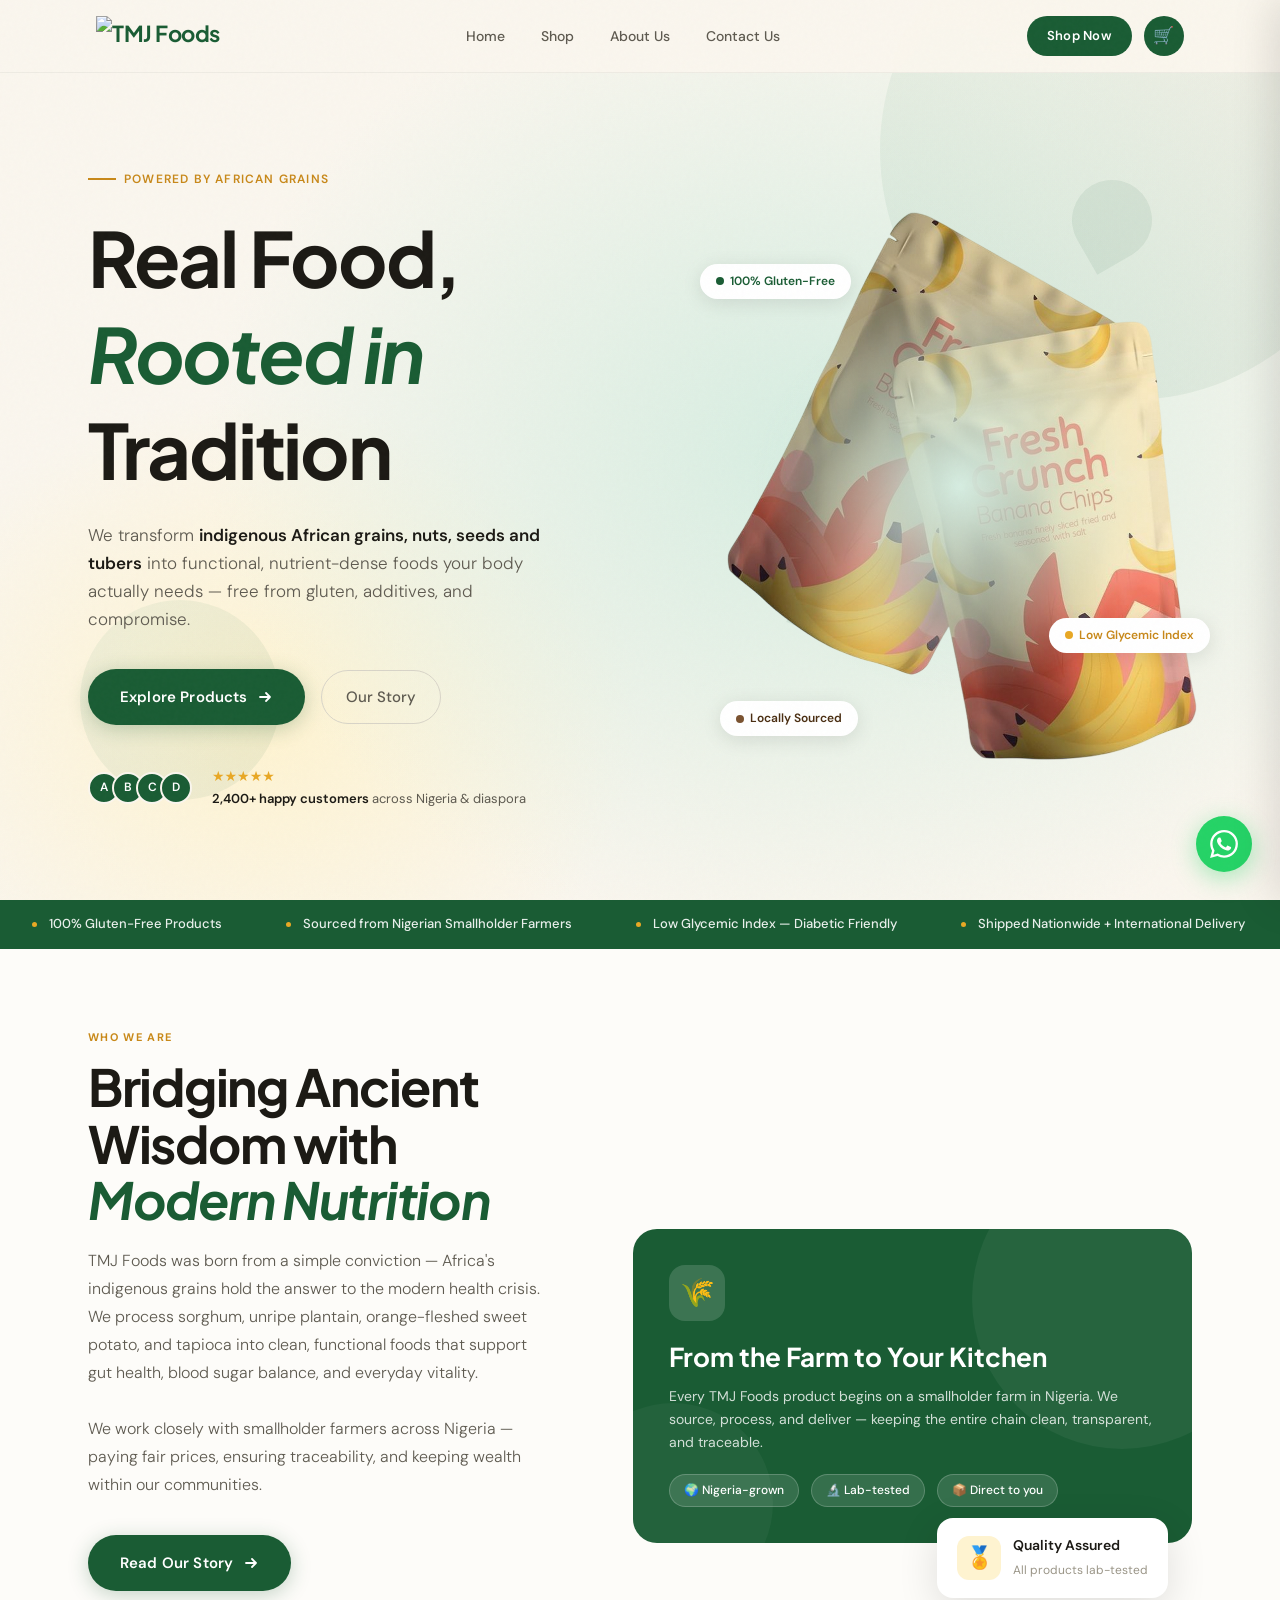
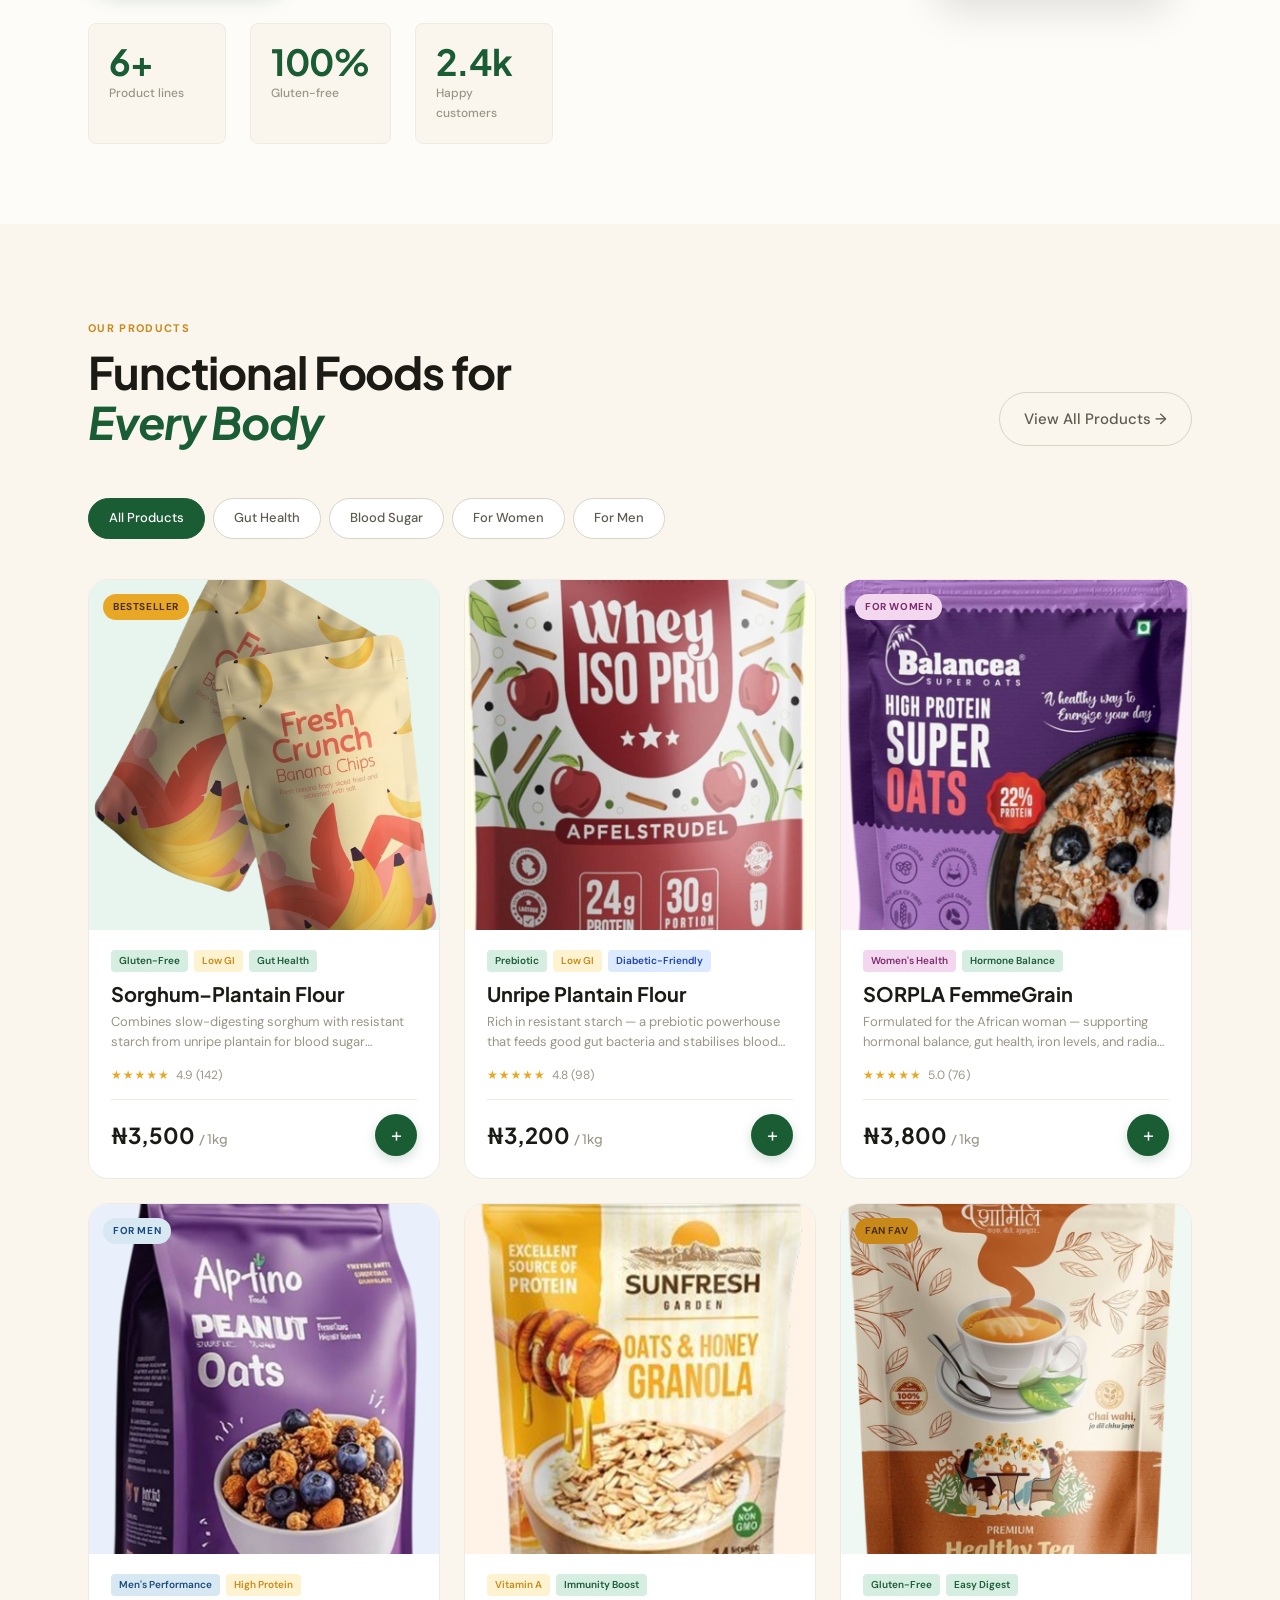
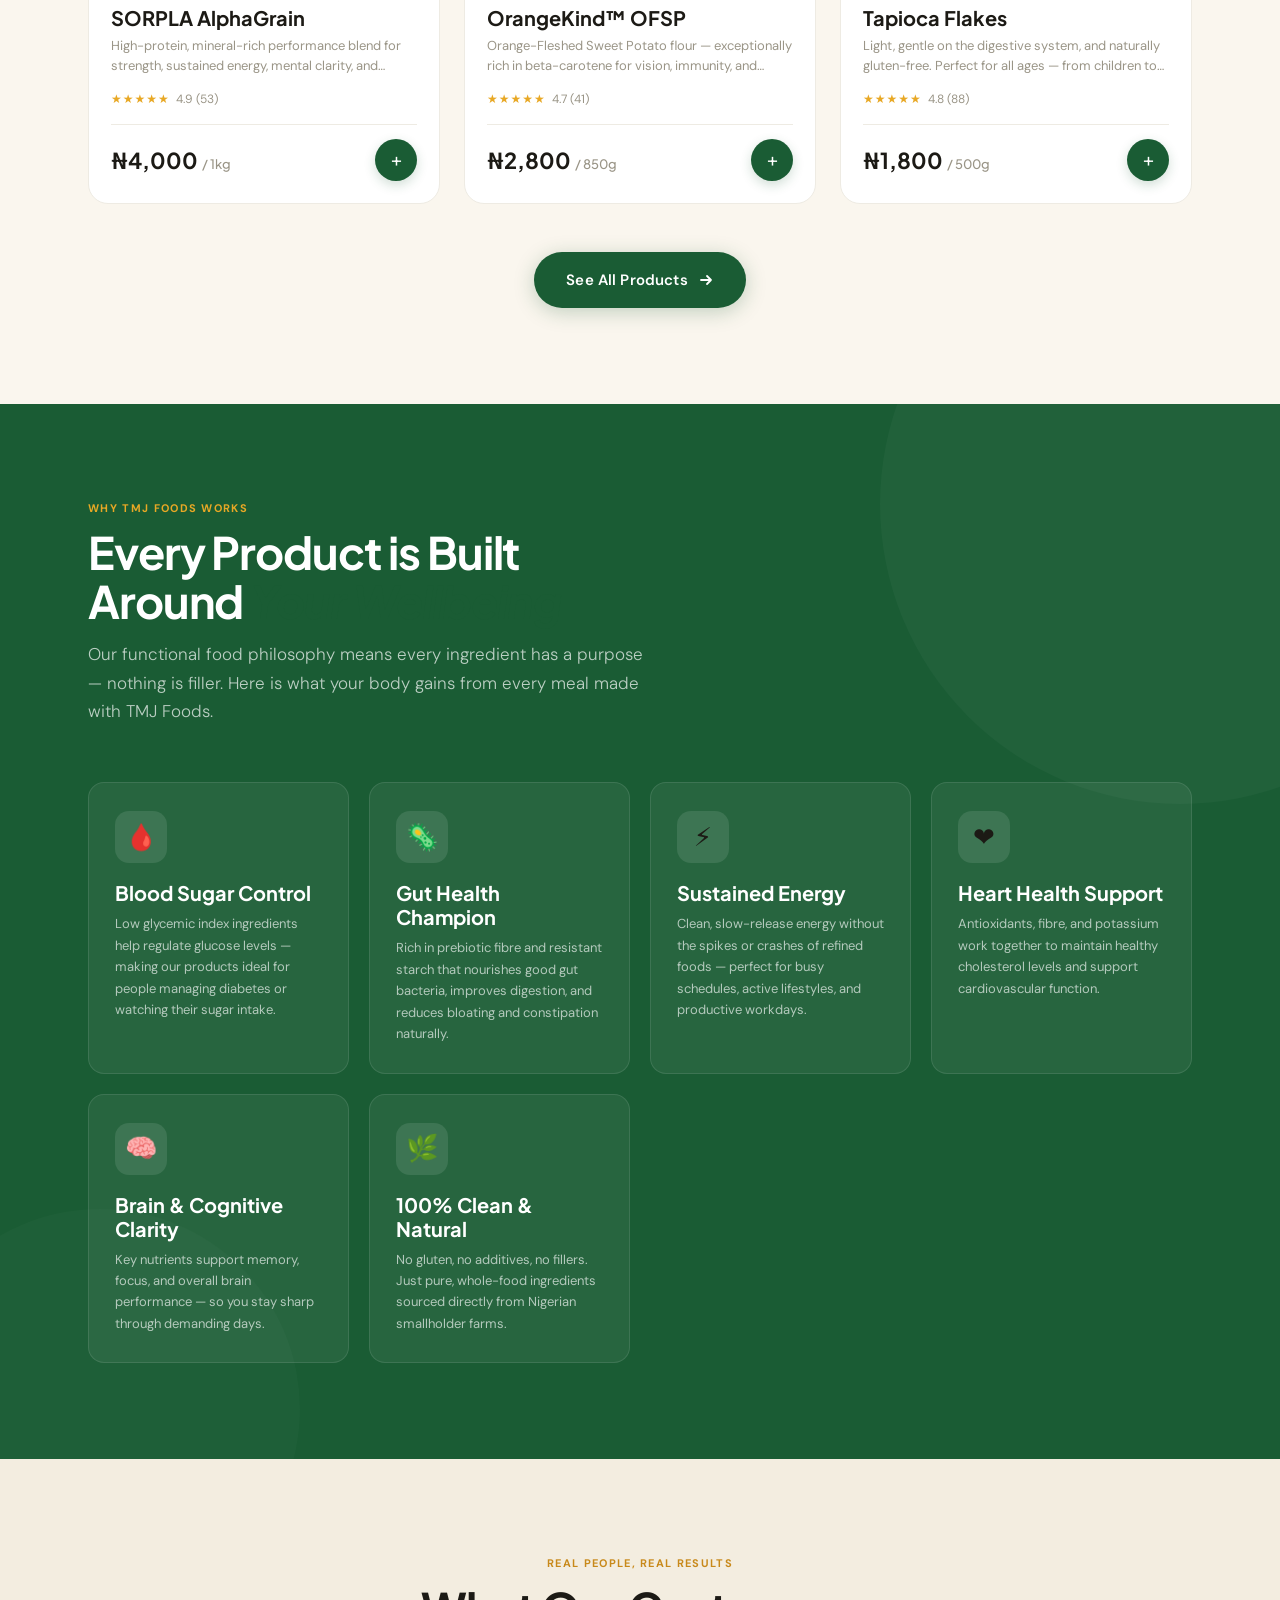
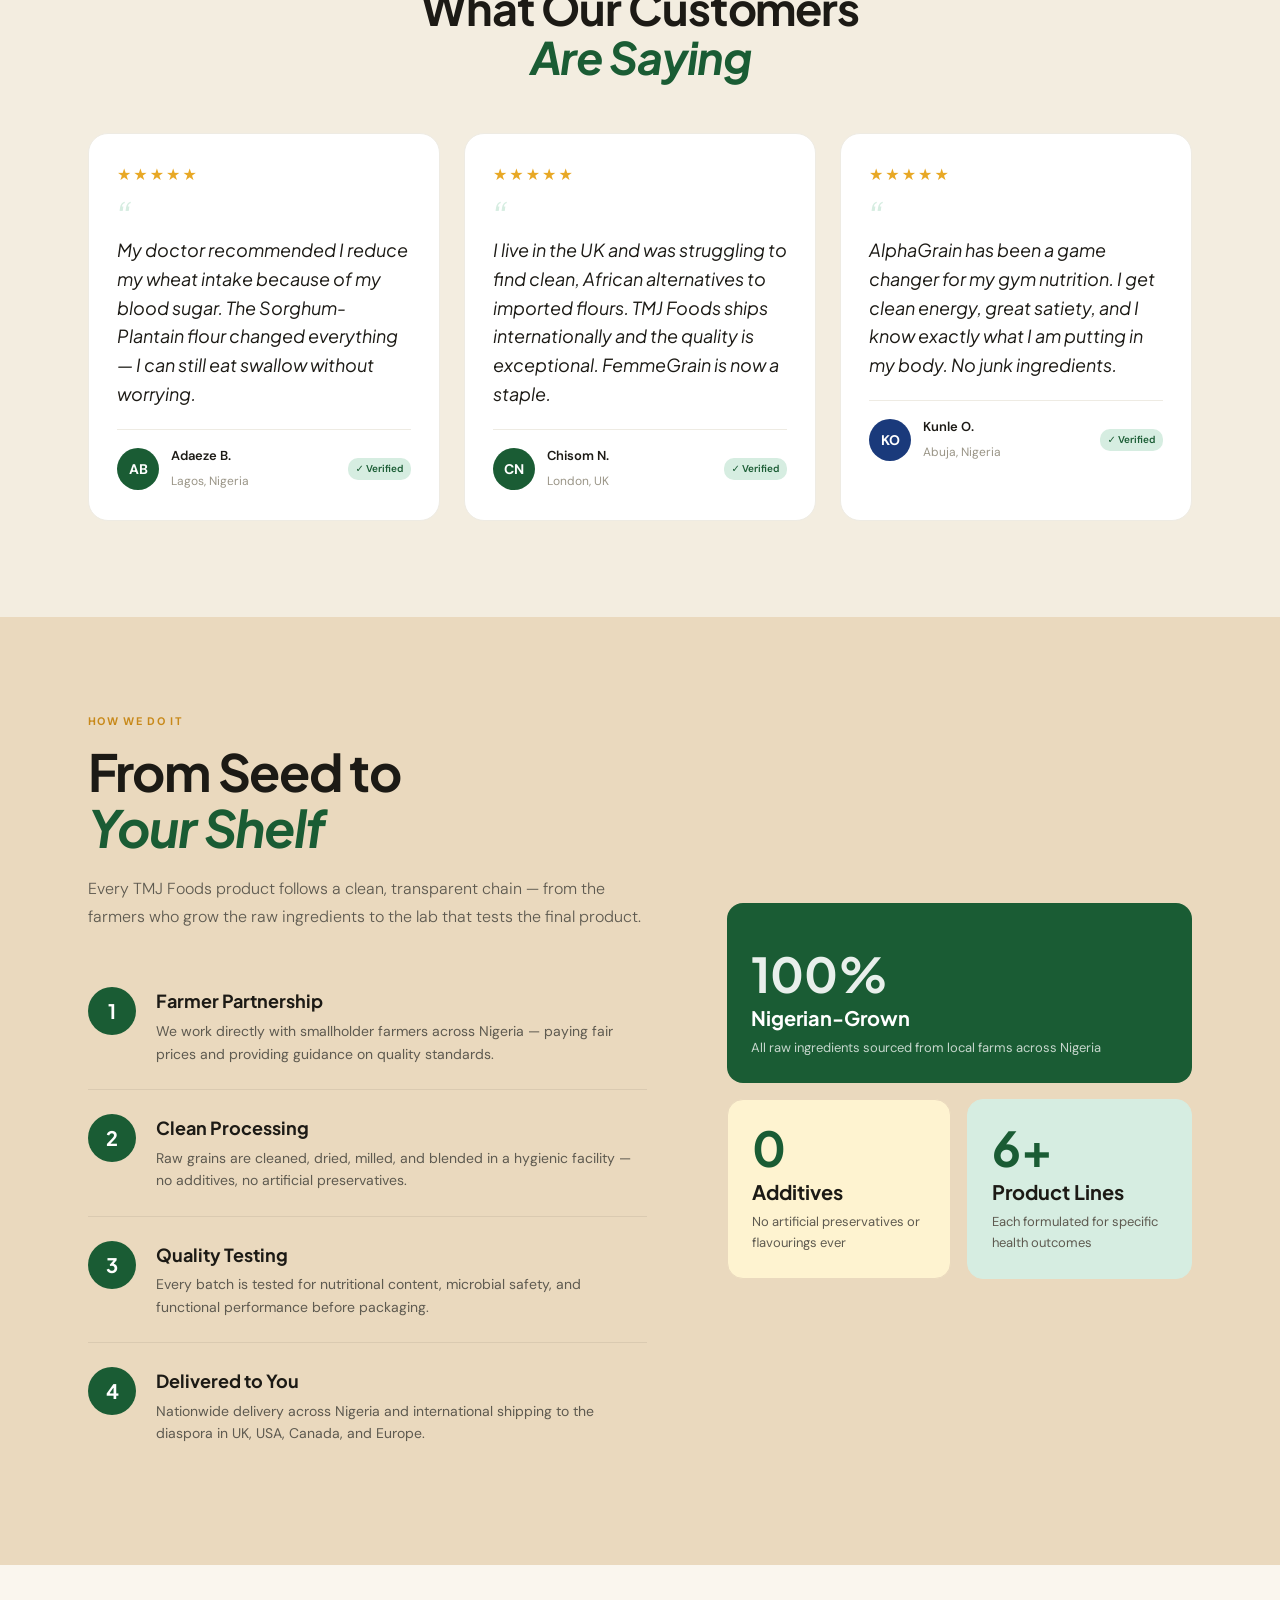
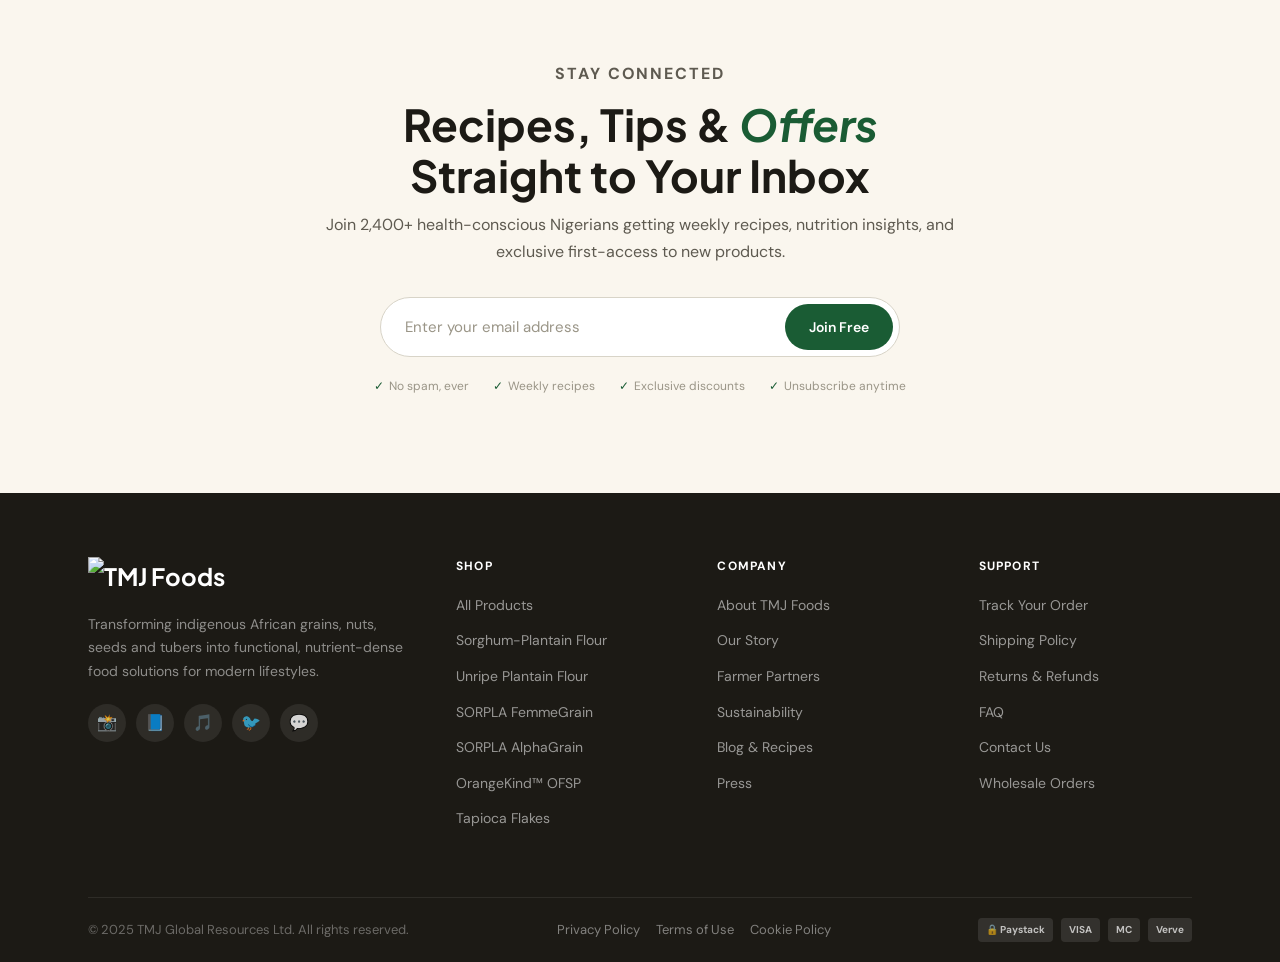
==== commit 5ffd42f0: "Add cart functionality to About Us and Contact pages, update map pin styling" ====
--- a/index.html
+++ b/index.html
@@ -568,7 +568,7 @@
 }
 .about-floating-badge{
   position:absolute;
-  bottom:-20px;right:24px;
+  bottom:-55px;right:24px;
   background:#fff;
   border-radius:16px;
   padding:16px 20px;
@@ -1183,8 +1183,7 @@
   <nav class="nav" id="mainNav" aria-label="Main navigation">
     <div class="nav-inner">
       <a href="#" class="nav-logo" aria-label="TMJ Foods home">
-        <div class="leaf-mark"><span>🌿</span></div>
-        TMJ Foods
+        <img src="LOGO.PNG" alt="TMJ Foods" class="logo-img" style="height:40px;width:auto;">
       </a>
       <div class="nav-links" role="list">
         <a href="index.html" role="listitem">Home</a>
@@ -1743,8 +1742,7 @@
     <div class="footer-grid">
       <div class="footer-brand">
         <div class="logo">
-          <div class="mark"><span>🌿</span></div>
-          TMJ Foods
+          <img src="LOGO.PNG" alt="TMJ Foods" style="height:44px;width:auto;margin-right:10px;">
         </div>
         <p>Transforming indigenous African grains, nuts, seeds and tubers into functional, nutrient-dense food solutions for modern lifestyles.</p>
         <div class="footer-social" aria-label="Follow us on social media">
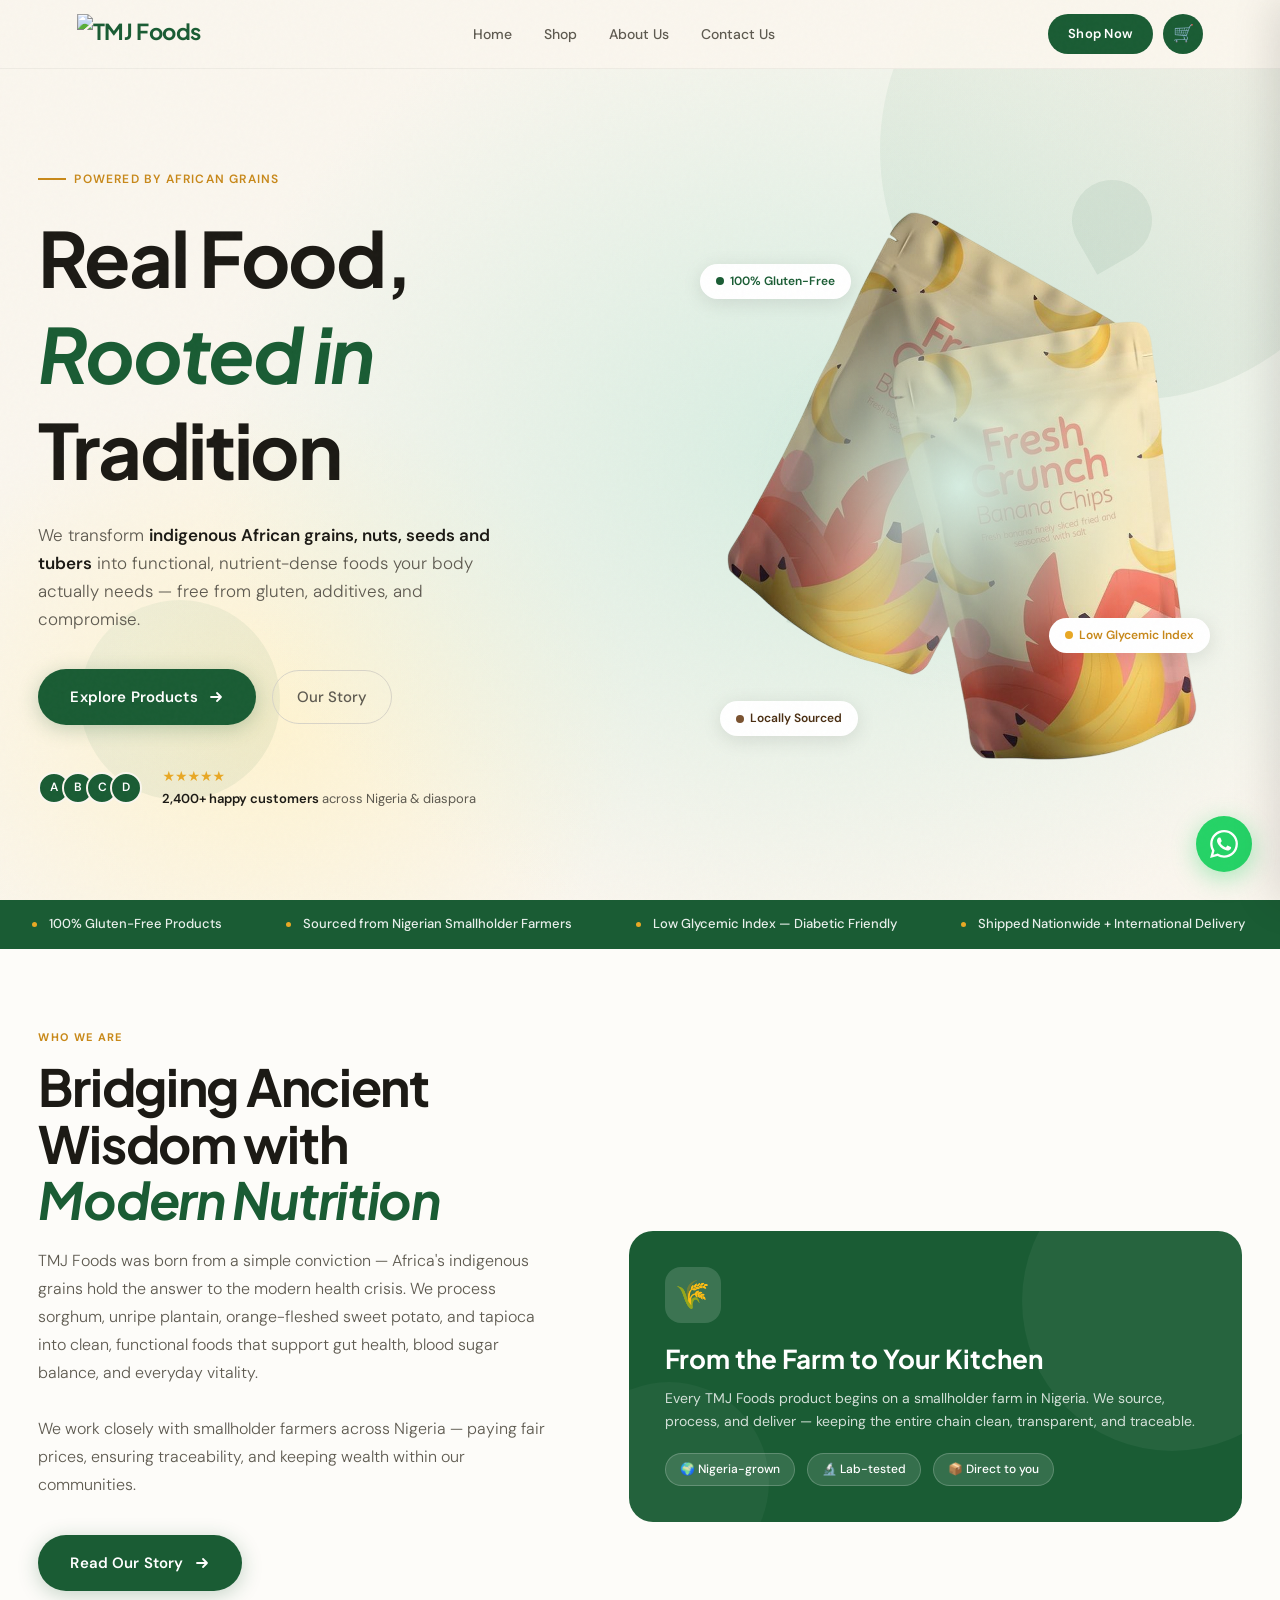
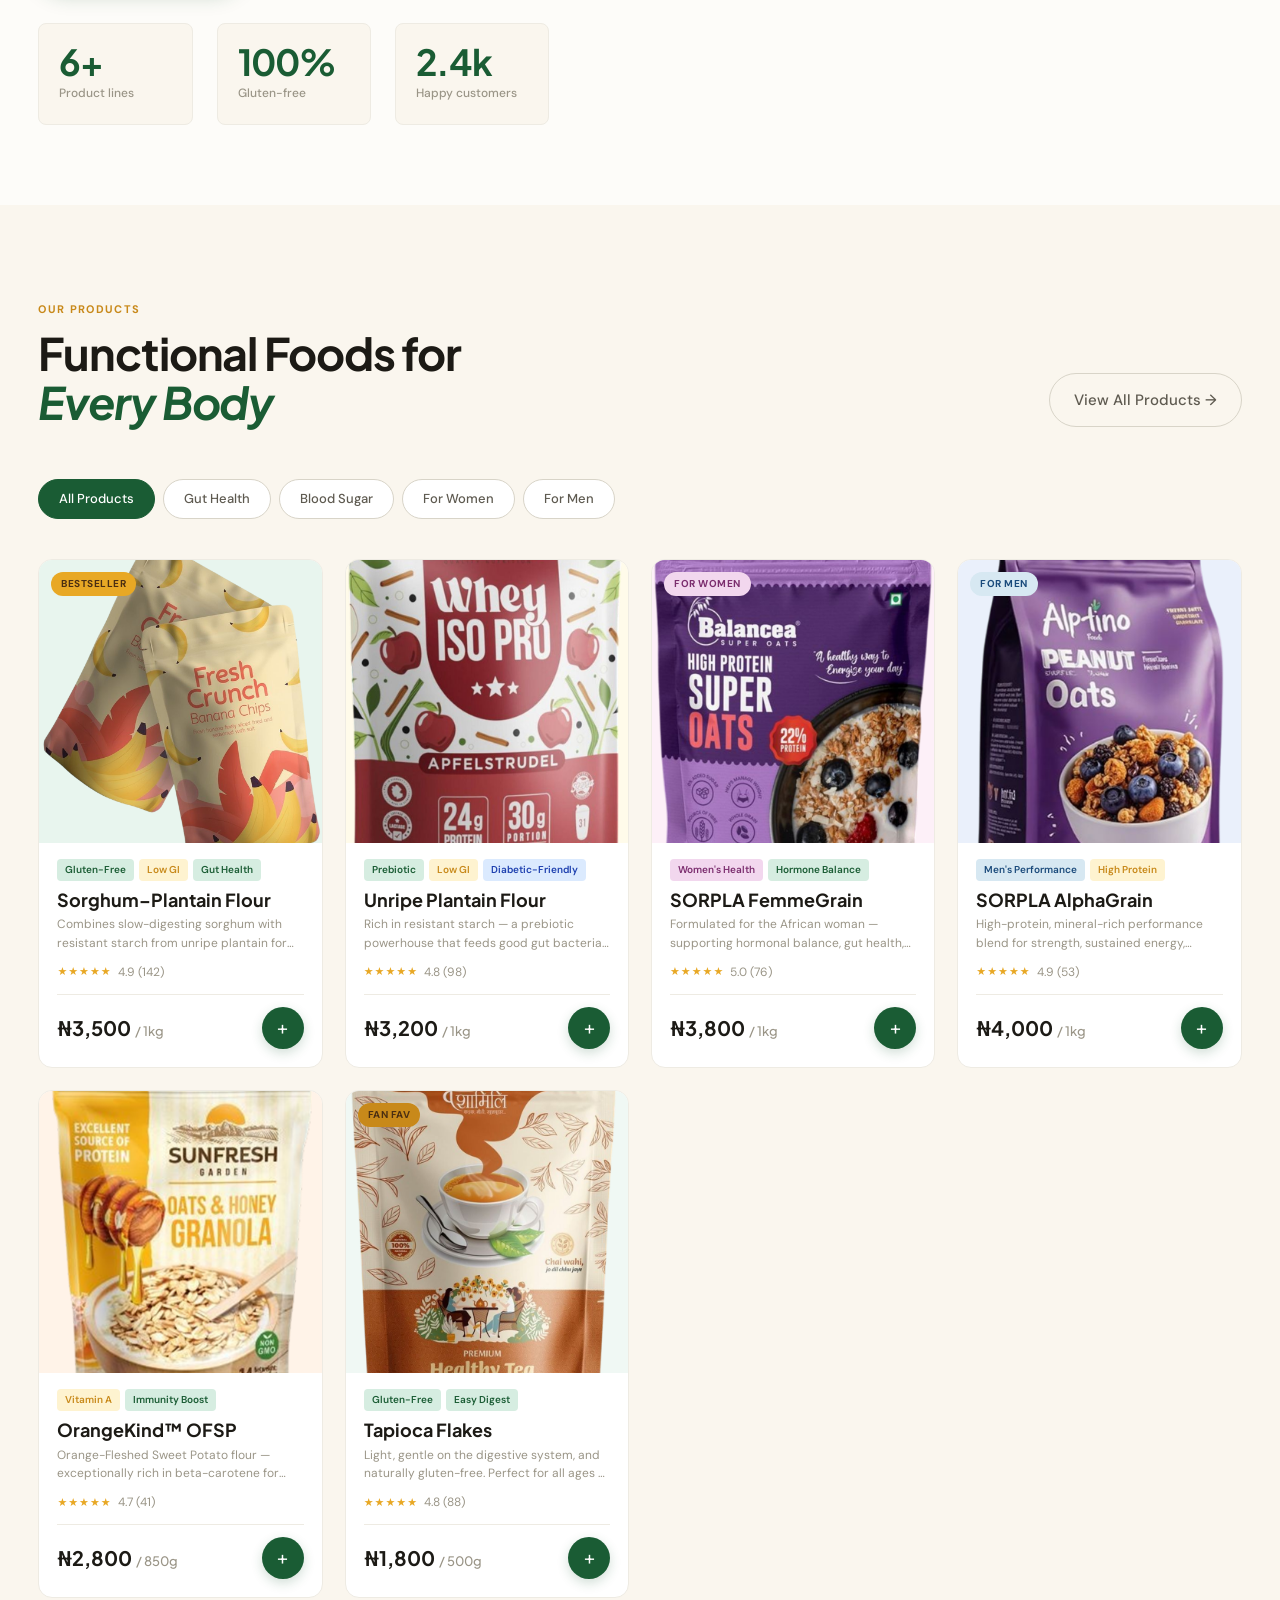
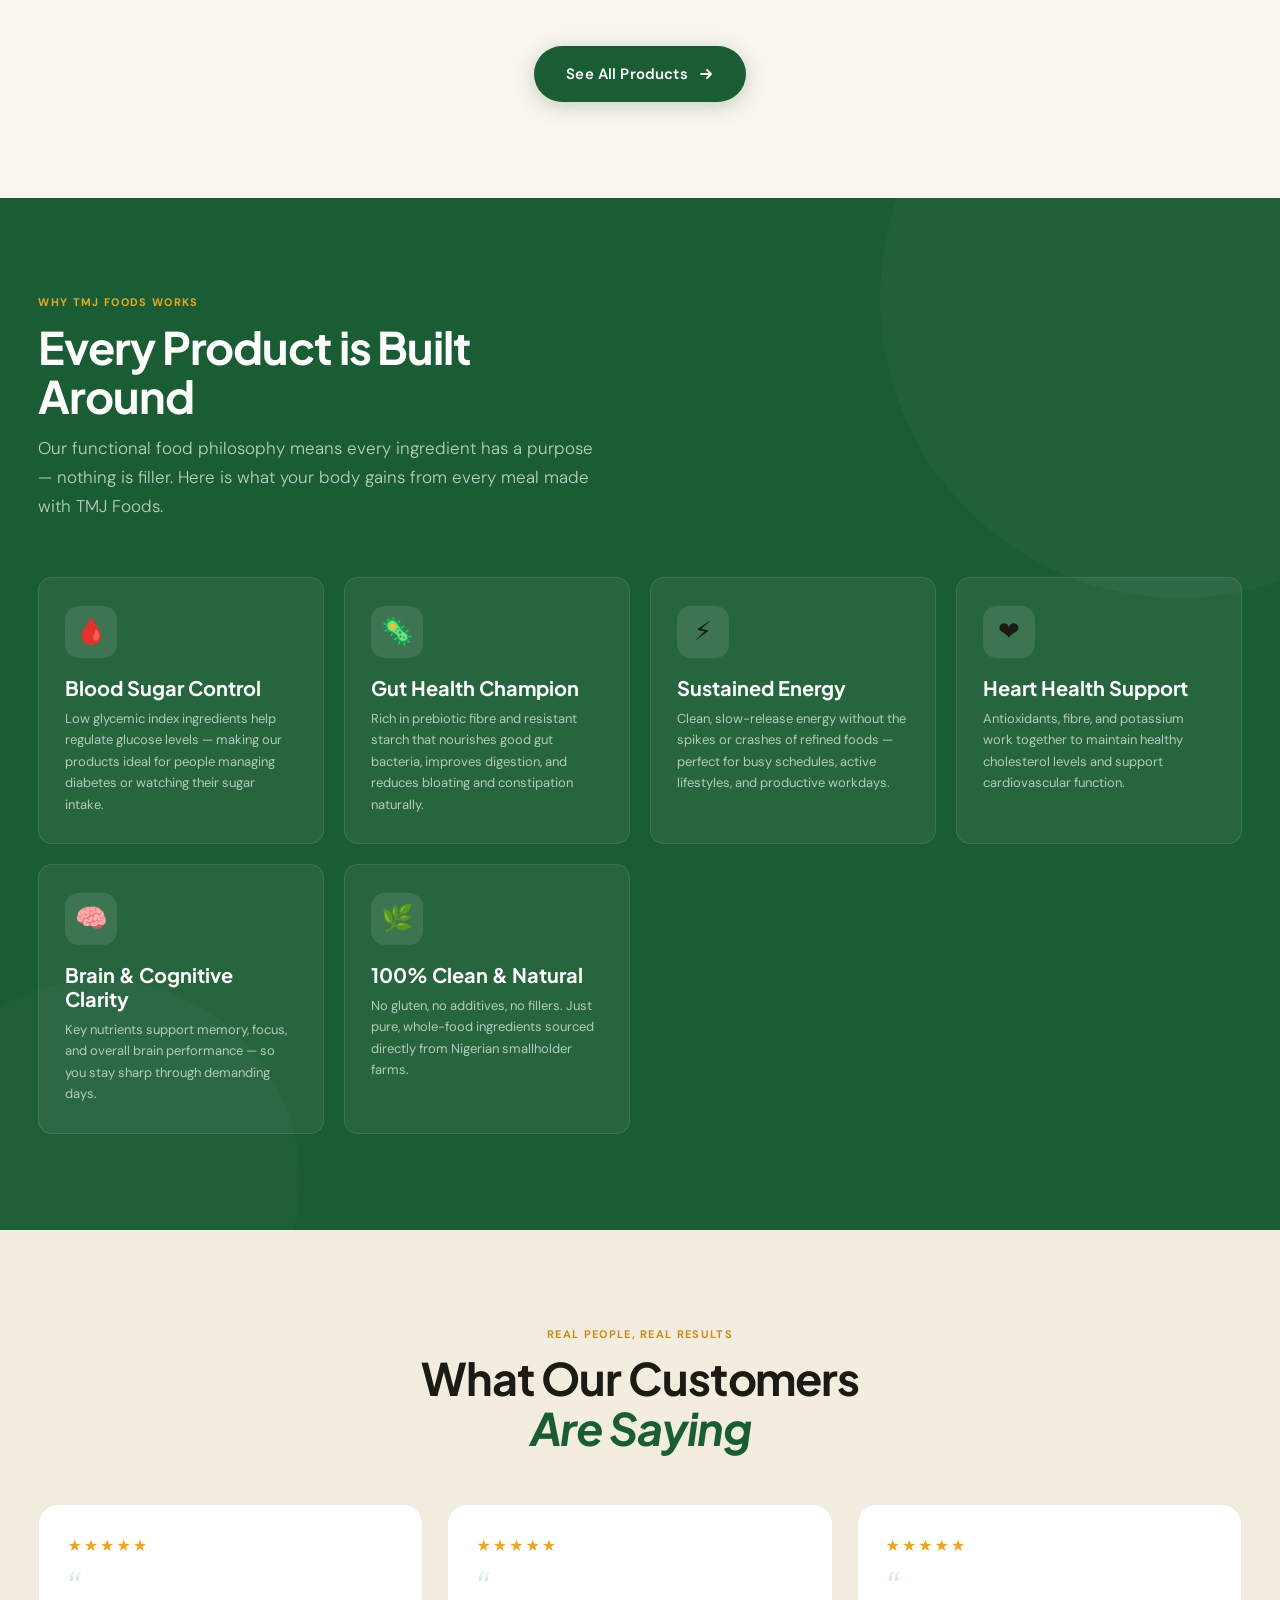
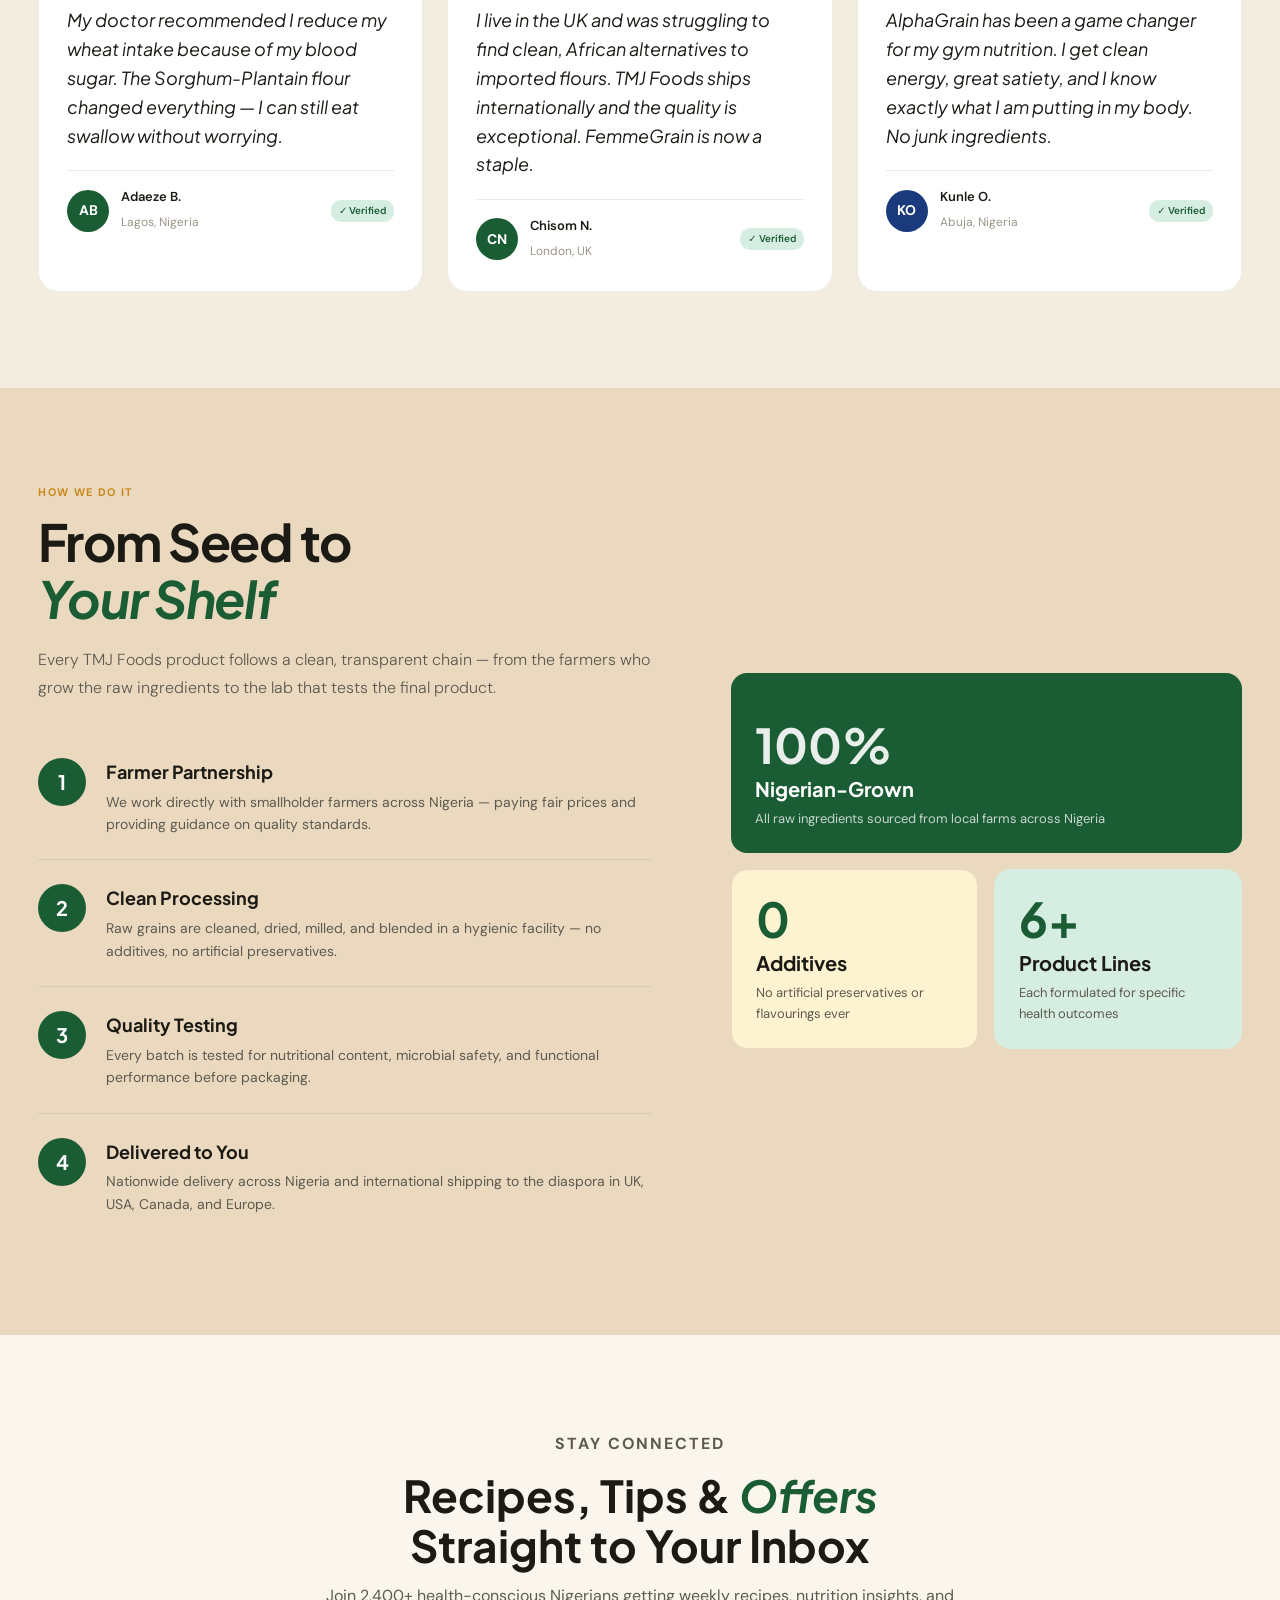
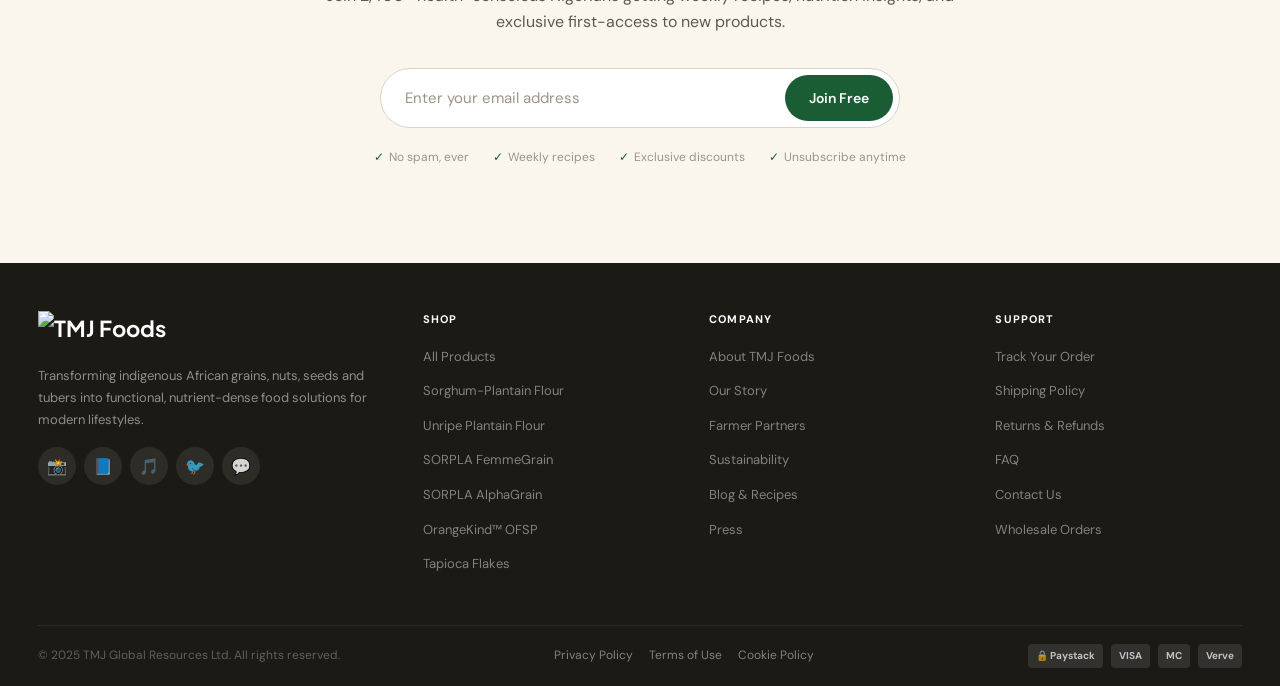
==== commit 68220896: "Work Ongoing" ====
--- a/index.html
+++ b/index.html
@@ -4,1175 +4,13 @@
 <meta charset="UTF-8"/>
 <meta name="viewport" content="width=device-width, initial-scale=1.0"/>
 <title>TMJ Foods — Powered by Local Grains</title>
+<link rel="icon" type="image/png" href="lOGO%20-%20Favicon.png"/>
 <meta name="description" content="TMJ Foods transforms indigenous African grains, nuts, seeds and tubers into functional, nutrient-dense food solutions. Shop Sorghum-Plantain Flour, Unripe Plantain Flour, SORPLA FemmeGrain and more."/>
 <link rel="preconnect" href="https://fonts.googleapis.com"/>
 <link rel="preconnect" href="https://fonts.gstatic.com" crossorigin/>
 <link href="https://fonts.googleapis.com/css2?family=Plus+Jakarta+Sans:wght@400;500;600;700;800&family=DM+Sans:wght@300;400;500;600&display=swap" rel="stylesheet"/>
+<link rel="stylesheet" href="css/homepage.css"/>
 <link rel="stylesheet" href="css/shop.css"/>
-<style>
-/* =============================================
-   RESET & ROOT TOKENS
-   ============================================= */
-*,*::before,*::after{box-sizing:border-box;margin:0;padding:0}
-html{scroll-behavior:smooth;font-size:16px}
-img{display:block;max-width:100%}
-a{text-decoration:none;color:inherit}
-button{cursor:pointer;border:none;background:none;font:inherit}
-ul{list-style:none}
-
-:root{
-  /* Brand Palette */
-  --forest:   #1A5C34;
-  --leaf:     #2D7A4F;
-  --moss:     #4A9E6B;
-  --mint:     #D6EDE1;
-  --cream:    #FAF6EE;
-  --warm-off: #F3EDE0;
-  --gold:     #C8891A;
-  --amber:    #E8A825;
-  --amber-lt: #FEF3D0;
-  --bark:     #4A2E12;
-  --earth:    #7A5230;
-  --sand:     #EAD9BE;
-
-  /* Neutrals */
-  --white:    #FFFFFF;
-  --near-wht: #FDFCF9;
-  --gray-50:  #F7F5F0;
-  --gray-100: #EEEBE3;
-  --gray-200: #D8D4C8;
-  --gray-400: #9A9587;
-  --gray-600: #5E5A50;
-  --gray-900: #1C1A15;
-
-  /* Typography */
-  --font-heading:   'Plus Jakarta Sans', system-ui, sans-serif;
-  --font-display: 'Playfair Display', Georgia, serif;
-  --font-body:    'DM Sans', system-ui, sans-serif;
-
-  /* Layout */
-  --max-w: 1200px;
-  --gutter: clamp(16px, 4vw, 48px);
-  --radius: 16px;
-  --radius-sm: 8px;
-
-  /* Shadows */
-  --shadow-sm: 0 2px 8px rgba(26,92,52,0.08);
-  --shadow-md: 0 8px 32px rgba(26,92,52,0.12);
-  --shadow-lg: 0 20px 60px rgba(26,92,52,0.16);
-}
-
-body{
-  font-family: var(--font-body);
-  background: var(--cream);
-  color: var(--gray-900);
-  line-height: 1.6;
-  overflow-x: hidden;
-}
-
-/* Noise texture overlay */
-body::before{
-  content:'';
-  position:fixed;
-  inset:0;
-  background-image: url("data:image/svg+xml,%3Csvg viewBox='0 0 256 256' xmlns='http://www.w3.org/2000/svg'%3E%3Cfilter id='noise'%3E%3CfeTurbulence type='fractalNoise' baseFrequency='0.9' numOctaves='4' stitchTiles='stitch'/%3E%3C/filter%3E%3Crect width='100%25' height='100%25' filter='url(%23noise)' opacity='0.035'/%3E%3C/svg%3E");
-  pointer-events:none;
-  z-index:9999;
-  opacity:.4;
-}
-
-/* =============================================
-   KEYFRAME ANIMATIONS
-   ============================================= */
-@keyframes fadeUp{
-  from{opacity:0;transform:translateY(28px)}
-  to{opacity:1;transform:translateY(0)}
-}
-@keyframes fadeIn{
-  from{opacity:0}to{opacity:1}
-}
-@keyframes float{
-  0%,100%{transform:translateY(0)}
-  50%{transform:translateY(-10px)}
-}
-@keyframes shimmer{
-  0%{background-position:200% center}
-  100%{background-position:-200% center}
-}
-@keyframes spin{
-  from{transform:rotate(0deg)}
-  to{transform:rotate(360deg)}
-}
-@keyframes marquee{
-  from{transform:translateX(0)}
-  to{transform:translateX(-50%)}
-}
-@keyframes leafDrop{
-  0%{transform:translateY(-20px) rotate(-15deg);opacity:0}
-  100%{transform:translateY(0) rotate(0deg);opacity:1}
-}
-@keyframes pulse{
-  0%,100%{opacity:.6;transform:scale(1)}
-  50%{opacity:1;transform:scale(1.05)}
-}
-
-/* =============================================
-   UTILITY
-   ============================================= */
-.container{width:100%;max-width:var(--max-w);margin-inline:auto;padding-inline:var(--gutter)}
-.sr-only{position:absolute;width:1px;height:1px;overflow:hidden;clip:rect(0,0,0,0)}
-
-.animate-up{animation:fadeUp .7s ease both}
-.d1{animation-delay:.1s}
-.d2{animation-delay:.2s}
-.d3{animation-delay:.3s}
-.d4{animation-delay:.4s}
-.d5{animation-delay:.5s}
-.d6{animation-delay:.6s}
-
-/* =============================================
-   NAV
-   ============================================= */
-.nav{
-  position:fixed;top:0;left:0;right:0;z-index:100;
-  padding:0 var(--gutter);
-  background:rgba(250,246,238,0.96);
-  backdrop-filter:blur(12px);
-  box-shadow:0 1px 0 var(--gray-100);
-  transition:padding .3s;
-}
-.nav.scrolled{
-  padding-top:0;
-}
-.nav-inner{
-  display:flex;align-items:center;justify-content:space-between;
-  max-width:var(--max-w);margin-inline:auto;
-  height:72px;
-}
-.nav-logo{
-  display:flex;align-items:center;gap:10px;
-  font-family:var(--font-heading);
-  font-size:22px;font-weight:700;
-  color:var(--forest);
-  letter-spacing:-.02em;
-}
-.nav-logo .leaf-mark{
-  width:36px;height:36px;
-  background:var(--forest);
-  border-radius:50% 50% 50% 0;
-  transform:rotate(-45deg);
-  display:flex;align-items:center;justify-content:center;
-  flex-shrink:0;
-}
-.nav-logo .leaf-mark span{
-  transform:rotate(45deg);
-  font-size:16px;
-  color:#fff;
-}
-.nav-links{
-  display:flex;align-items:center;gap:36px;
-}
-.nav-links a{
-  font-size:14px;font-weight:500;
-  color:var(--gray-600);
-  transition:color .2s;
-  position:relative;
-}
-.nav-links a::after{
-  content:'';
-  position:absolute;bottom:-4px;left:0;right:100%;
-  height:1.5px;background:var(--forest);
-  transition:right .25s ease;
-}
-.nav-links a:hover{color:var(--forest)}
-.nav-links a:hover::after{right:0}
-.nav-actions{display:flex;align-items:center;gap:12px}
-.nav-cart{
-  position:relative;
-  width:42px;height:42px;
-  border-radius:50%;
-  background:var(--forest);
-  display:flex;align-items:center;justify-content:center;
-  color:#fff;font-size:18px;
-  transition:transform .2s, box-shadow .2s;
-}
-.nav-cart:hover{transform:scale(1.07);box-shadow:var(--shadow-sm)}
-.nav-cart-badge{
-  position:absolute;top:-3px;right:-3px;
-  width:18px;height:18px;
-  background:var(--amber);
-  border-radius:50%;
-  font-size:10px;font-weight:600;
-  color:var(--bark);
-  display:flex;align-items:center;justify-content:center;
-}
-.nav-shop-btn{
-  padding:10px 20px;
-  background:var(--forest);
-  color:#fff;
-  border-radius:40px;
-  font-size:13px;font-weight:600;
-  letter-spacing:.02em;
-  transition:background .2s, transform .15s, box-shadow .2s;
-}
-.nav-shop-btn:hover{background:var(--leaf);transform:translateY(-1px);box-shadow:var(--shadow-sm)}
-.hamburger{display:none;flex-direction:column;gap:5px;padding:8px;cursor:pointer}
-.hamburger span{display:block;width:22px;height:2px;background:var(--gray-900);border-radius:2px;transition:.3s}
-
-/* Mobile Nav */
-.mobile-nav{
-  display:none;
-  position:fixed;inset:0;z-index:99;
-  background:var(--cream);
-  padding:100px 32px 40px;
-  flex-direction:column;gap:8px;
-  transform:translateX(-100%);
-  transition:transform .35s cubic-bezier(.4,0,.2,1);
-}
-.mobile-nav.open{transform:translateX(0)}
-.mobile-nav a{
-  font-family:var(--font-heading);
-  font-size:32px;font-weight:600;
-  color:var(--gray-900);
-  padding:10px 0;
-  border-bottom:1px solid var(--gray-100);
-  display:block;
-}
-
-/* =============================================
-   HERO
-   ============================================= */
-.hero{
-  position:relative;
-  min-height:100vh;
-  display:grid;
-  grid-template-columns:1fr 1fr;
-  align-items:center;
-  overflow:hidden;
-  padding-top:72px;
-}
-.hero-bg{
-  position:absolute;inset:0;
-  background: radial-gradient(ellipse 70% 80% at 65% 50%, var(--mint) 0%, transparent 70%),
-              radial-gradient(ellipse 50% 60% at 20% 80%, var(--amber-lt) 0%, transparent 60%),
-              var(--cream);
-}
-
-/* Decorative grain circles */
-.hero-orb{
-  position:absolute;border-radius:50%;
-  background:radial-gradient(circle at 30% 30%, var(--moss), var(--forest));
-  opacity:.07;
-  animation:float 8s ease-in-out infinite;
-}
-.hero-orb-1{width:500px;height:500px;top:-100px;right:-100px;animation-delay:0s}
-.hero-orb-2{width:200px;height:200px;bottom:100px;left:80px;animation-delay:3s}
-
-/* Floating leaf badges */
-.hero-leaf{
-  position:absolute;
-  background:var(--forest);
-  border-radius:50% 50% 50% 0;
-  opacity:.08;
-  animation:float 6s ease-in-out infinite;
-}
-.hero-leaf-1{width:80px;height:80px;top:20%;right:10%;transform:rotate(-30deg);animation-delay:1s}
-.hero-leaf-2{width:40px;height:40px;bottom:30%;right:35%;transform:rotate(20deg);animation-delay:4s}
-
-.hero-left{
-  position:relative;z-index:2;
-  padding:80px var(--gutter) 80px calc(var(--gutter) + max(0px, (100vw - var(--max-w))/2));
-}
-.hero-eyebrow{
-  display:inline-flex;align-items:center;gap:8px;
-  font-size:12px;font-weight:600;
-  letter-spacing:.1em;text-transform:uppercase;
-  color:var(--gold);
-  margin-bottom:20px;
-  animation:fadeUp .6s ease both;
-}
-.hero-eyebrow::before{
-  content:'';
-  width:28px;height:1.5px;
-  background:var(--gold);
-}
-.hero-h1{
-  font-family:var(--font-heading);
-  font-size:clamp(44px,6vw,76px);
-  font-weight:700;
-  line-height:normal;
-  letter-spacing:-.03em;
-  color:var(--gray-900);
-  margin-bottom:24px;
-  animation:fadeUp .7s ease .1s both;
-}
-.hero-h1 em{
-  font-style:italic;
-  color:var(--forest);
-}
-.hero-h1 .strike{
-  position:relative;display:inline-block;
-}
-.hero-sub{
-  font-size:17px;font-weight:300;
-  color:var(--gray-600);
-  line-height:1.65;
-  max-width:460px;
-  margin-bottom:36px;
-  animation:fadeUp .7s ease .2s both;
-}
-.hero-sub strong{font-weight:600;color:var(--gray-900)}
-
-.hero-cta{
-  display:flex;align-items:center;gap:16px;flex-wrap:wrap;
-  animation:fadeUp .7s ease .3s both;
-}
-.btn-primary{
-  display:inline-flex;align-items:center;gap:10px;
-  padding:16px 32px;
-  background:var(--forest);
-  color:#fff;
-  border-radius:50px;
-  font-size:15px;font-weight:600;
-  letter-spacing:.01em;
-  transition:transform .2s, box-shadow .2s, background .2s;
-  box-shadow:0 4px 20px rgba(26,92,52,.25);
-}
-.btn-primary:hover{
-  transform:translateY(-2px);
-  box-shadow:0 8px 32px rgba(26,92,52,.35);
-  background:var(--leaf);
-}
-.btn-primary svg{transition:transform .2s}
-.btn-primary:hover svg{transform:translateX(4px)}
-.btn-ghost{
-  display:inline-flex;align-items:center;gap:8px;
-  padding:14px 24px;
-  color:var(--gray-600);
-  font-size:15px;font-weight:500;
-  border:1.5px solid var(--gray-200);
-  border-radius:50px;
-  transition:border-color .2s, color .2s, transform .2s;
-}
-.btn-ghost:hover{
-  border-color:var(--forest);
-  color:var(--forest);
-  transform:translateY(-1px);
-}
-
-.hero-trust{
-  display:flex;align-items:center;gap:20px;
-  margin-top:40px;
-  animation:fadeUp .7s ease .4s both;
-}
-.hero-trust-avatars{
-  display:flex;
-}
-.hero-trust-avatars span{
-  width:32px;height:32px;
-  border-radius:50%;
-  border:2px solid var(--cream);
-  background:var(--forest);
-  display:flex;align-items:center;justify-content:center;
-  font-size:12px;font-weight:600;color:#fff;
-  margin-left:-8px;
-}
-.hero-trust-avatars span:first-child{margin-left:0}
-.hero-trust-text{
-  font-size:13px;
-  color:var(--gray-600);
-}
-.hero-trust-text strong{color:var(--gray-900);font-weight:600}
-.hero-stars{color:var(--amber);font-size:14px;margin-bottom:2px}
-
-/* Hero Right — Product Visual */
-.hero-right{
-  position:relative;z-index:2;
-  padding:80px var(--gutter);
-  display:flex;align-items:center;justify-content:center;
-}
-.hero-product-stage{
-  position:relative;
-  width:480px;max-width:100%;
-  animation:fadeIn .9s ease .2s both;
-}
-.hero-product-blob{
-  position:absolute;
-  width:420px;height:420px;
-  background:radial-gradient(circle, var(--mint) 0%, transparent 70%);
-  top:50%;left:50%;
-  transform:translate(-50%,-50%);
-  border-radius:63% 37% 54% 46% / 55% 48% 52% 45%;
-  animation:float 10s ease-in-out infinite;
-}
-.hero-product-main{
-  position:relative;z-index:1;
-  width:320px;margin:0 auto;
-  animation:float 8s ease-in-out infinite;
-  filter:drop-shadow(0 24px 40px rgba(26,92,52,.2));
-}
-/* Floating tags */
-.hero-tag{
-  position:absolute;
-  background:#fff;
-  border-radius:40px;
-  padding:8px 16px;
-  box-shadow:0 4px 20px rgba(0,0,0,.1);
-  font-size:12px;font-weight:600;
-  display:flex;align-items:center;gap:6px;
-  white-space:nowrap;
-  z-index:2;
-  animation:float 6s ease-in-out infinite;
-}
-.hero-tag-1{top:10%;left:-20px;animation-delay:0s;color:var(--forest)}
-.hero-tag-1 .dot{width:8px;height:8px;border-radius:50%;background:var(--forest)}
-.hero-tag-2{bottom:20%;right:-10px;animation-delay:2s;color:var(--gold)}
-.hero-tag-2 .dot{width:8px;height:8px;border-radius:50%;background:var(--amber)}
-.hero-tag-3{bottom:5%;left:0;animation-delay:4s;color:var(--bark)}
-.hero-tag-3 .dot{width:8px;height:8px;border-radius:50%;background:var(--earth)}
-
-/* Product image */
-.hero-pack{
-  width:100%;max-width:480px;margin:0 auto;
-  display:block;
-}
-
-/* =============================================
-   TICKER / MARQUEE
-   ============================================= */
-.ticker{
-  background:var(--forest);
-  overflow:hidden;
-  padding:14px 0;
-}
-.ticker-track{
-  display:flex;
-  width:max-content;
-  animation:marquee 28s linear infinite;
-}
-.ticker-item{
-  display:flex;align-items:center;gap:12px;
-  padding:0 32px;
-  font-size:13px;font-weight:500;
-  color:rgba(255,255,255,.9);
-  white-space:nowrap;
-}
-.ticker-sep{
-  width:5px;height:5px;
-  border-radius:50%;
-  background:var(--amber);
-  flex-shrink:0;
-}
-
-/* =============================================
-   ABOUT STRIP
-   ============================================= */
-.about-strip{
-  padding:80px 0;
-  background:var(--near-wht);
-}
-.about-inner{
-  display:grid;
-  grid-template-columns:1fr 1.2fr;
-  gap:80px;
-  align-items:center;
-}
-.about-label{
-  font-size:11px;font-weight:700;
-  letter-spacing:.12em;text-transform:uppercase;
-  color:var(--gold);margin-bottom:12px;
-}
-.about-h2{
-  font-family:var(--font-heading);
-  font-size:clamp(32px,4vw,52px);
-  font-weight:700;
-  line-height:1.1;
-  letter-spacing:-.025em;
-  color:var(--gray-900);
-  margin-bottom:20px;
-}
-.about-h2 em{font-style:italic;color:var(--forest)}
-.about-body{
-  font-size:16px;font-weight:300;
-  color:var(--gray-600);
-  line-height:1.75;
-  margin-bottom:28px;
-}
-.about-stats{
-  display:grid;grid-template-columns:repeat(3,1fr);
-  gap:24px;margin-top:32px;
-}
-.stat-item{
-  padding:20px;
-  background:var(--cream);
-  border-radius:var(--radius-sm);
-  border:1px solid var(--gray-100);
-}
-.stat-num{
-  font-family:var(--font-heading);
-  font-size:36px;font-weight:700;
-  color:var(--forest);
-  letter-spacing:-.03em;
-  line-height:1;
-  margin-bottom:4px;
-}
-.stat-label{font-size:12px;color:var(--gray-400);font-weight:500}
-
-/* About Illustration */
-.about-visual{position:relative}
-.about-card-main{
-  background:var(--forest);
-  border-radius:24px;
-  padding:36px;
-  color:#fff;
-  position:relative;
-  overflow:hidden;
-}
-.about-card-main::before{
-  content:'';
-  position:absolute;
-  width:300px;height:300px;
-  border-radius:50%;
-  background:rgba(255,255,255,.05);
-  top:-80px;right:-80px;
-}
-.about-card-main::after{
-  content:'';
-  position:absolute;
-  width:200px;height:200px;
-  border-radius:50%;
-  background:rgba(255,255,255,.04);
-  bottom:-60px;left:-60px;
-}
-.about-card-icon{
-  width:56px;height:56px;
-  background:rgba(255,255,255,.15);
-  border-radius:16px;
-  display:flex;align-items:center;justify-content:center;
-  font-size:28px;margin-bottom:20px;
-}
-.about-card-main h3{
-  font-family:var(--font-heading);
-  font-size:26px;font-weight:700;
-  margin-bottom:12px;line-height:1.2;
-}
-.about-card-main p{font-size:14px;opacity:.8;line-height:1.65}
-.about-card-pill{
-  display:inline-flex;align-items:center;gap:6px;
-  background:rgba(255,255,255,.12);
-  border:1px solid rgba(255,255,255,.2);
-  border-radius:20px;
-  padding:6px 14px;
-  font-size:12px;font-weight:500;
-  margin-top:20px;margin-right:8px;
-}
-.about-floating-badge{
-  position:absolute;
-  bottom:-55px;right:24px;
-  background:#fff;
-  border-radius:16px;
-  padding:16px 20px;
-  box-shadow:0 12px 40px rgba(0,0,0,.12);
-  display:flex;align-items:center;gap:12px;
-  z-index:2;
-}
-.about-floating-badge .icon{
-  width:44px;height:44px;
-  background:var(--amber-lt);
-  border-radius:12px;
-  display:flex;align-items:center;justify-content:center;
-  font-size:22px;
-}
-.about-floating-badge .text strong{
-  display:block;font-size:14px;font-weight:600;color:var(--gray-900)
-}
-.about-floating-badge .text span{font-size:12px;color:var(--gray-400)}
-
-/* =============================================
-   PRODUCTS SECTION
-   ============================================= */
-.products{
-  padding:96px 0;
-  background:var(--cream);
-}
-.section-header{
-  display:flex;align-items:flex-end;justify-content:space-between;
-  margin-bottom:52px;gap:24px;flex-wrap:wrap;
-}
-.section-label{
-  font-size:11px;font-weight:700;
-  letter-spacing:.12em;text-transform:uppercase;
-  color:var(--gold);margin-bottom:10px;
-}
-.section-h2{
-  font-family:var(--font-heading);
-  font-size:clamp(28px,3.5vw,48px);
-  font-weight:700;
-  line-height:1.1;
-  letter-spacing:-.025em;
-  color:var(--gray-900);
-}
-.section-h2 em{font-style:italic;color:var(--forest)}
-
-/* Filter tabs */
-.filter-tabs{
-  display:flex;gap:8px;flex-wrap:wrap;
-  margin-bottom:40px;
-}
-.filter-tab{
-  padding:9px 20px;
-  border-radius:40px;
-  font-size:13px;font-weight:500;
-  border:1.5px solid var(--gray-200);
-  color:var(--gray-600);
-  background:#fff;
-  cursor:pointer;
-  transition:all .2s;
-}
-.filter-tab:hover,.filter-tab.active{
-  background:var(--forest);
-  border-color:var(--forest);
-  color:#fff;
-}
-
-/* Products Grid */
-.products-grid{
-  display:grid;
-  grid-template-columns:repeat(auto-fill, minmax(280px, 1fr));
-  gap:24px;
-}
-
-.product-card{
-  background:#fff;
-  border-radius:20px;
-  overflow:hidden;
-  border:1px solid var(--gray-100);
-  transition:transform .25s, box-shadow .25s;
-  cursor:pointer;
-}
-.product-card:hover{
-  transform:translateY(-6px);
-  box-shadow:var(--shadow-md);
-}
-.product-img{
-  position:relative;
-  aspect-ratio:1;
-  background:var(--gray-50);
-  overflow:hidden;
-  display:flex;align-items:center;justify-content:center;
-}
-.product-img svg{
-  width:65%;transition:transform .4s ease;
-}
-.product-card:hover .product-img svg{
-  transform:scale(1.05);
-}
-.product-badge{
-  position:absolute;top:14px;left:14px;
-  font-size:10px;font-weight:700;
-  letter-spacing:.06em;text-transform:uppercase;
-  padding:5px 10px;border-radius:20px;
-}
-.badge-bestseller{background:var(--amber);color:var(--bark)}
-.badge-new{background:var(--forest);color:#fff}
-.badge-women{background:#F2D7EE;color:#7B2D6E}
-.badge-men{background:#D7E8F2;color:#1A4A7B}
-
-.product-body{padding:20px 22px 22px}
-.product-tags{
-  display:flex;gap:6px;flex-wrap:wrap;
-  margin-bottom:10px;
-}
-.ptag{
-  font-size:10px;font-weight:600;
-  padding:3px 8px;border-radius:4px;
-}
-.ptag-green{background:var(--mint);color:var(--forest)}
-.ptag-amber{background:var(--amber-lt);color:var(--gold)}
-.ptag-blue{background:#dbeafe;color:#1e40af}
-
-.product-name{
-  font-family:var(--font-heading);
-  font-size:20px;font-weight:700;
-  color:var(--gray-900);
-  line-height:1.2;
-  margin-bottom:6px;
-}
-.product-desc{
-  font-size:13px;color:var(--gray-400);
-  line-height:1.55;
-  margin-bottom:14px;
-  display:-webkit-box;
-  -webkit-line-clamp:2;
-  -webkit-box-orient:vertical;
-  overflow:hidden;
-}
-.product-rating{
-  display:flex;align-items:center;gap:6px;
-  margin-bottom:14px;
-}
-.stars{color:var(--amber);font-size:12px;letter-spacing:1px}
-.rating-count{font-size:12px;color:var(--gray-400)}
-.product-footer{
-  display:flex;align-items:center;justify-content:space-between;
-  padding-top:14px;
-  border-top:1px solid var(--gray-100);
-}
-.product-price{
-  font-family:var(--font-heading);
-  font-size:22px;font-weight:700;
-  color:var(--gray-900);
-}
-.product-price sub{
-  font-size:13px;font-weight:500;
-  color:var(--gray-400);
-  vertical-align:baseline;
-}
-.add-to-cart{
-  width:42px;height:42px;
-  border-radius:50%;
-  background:var(--forest);
-  color:#fff;
-  display:flex;align-items:center;justify-content:center;
-  font-size:20px;
-  transition:transform .2s, box-shadow .2s, background .2s;
-  box-shadow:0 4px 12px rgba(26,92,52,.2);
-}
-.add-to-cart:hover{
-  transform:scale(1.12);
-  background:var(--leaf);
-  box-shadow:0 6px 20px rgba(26,92,52,.3);
-}
-
-.see-all-row{text-align:center;margin-top:48px}
-
-/* =============================================
-   BENEFITS / HOW IT WORKS
-   ============================================= */
-.benefits{
-  padding:96px 0;
-  background:var(--forest);
-  position:relative;
-  overflow:hidden;
-}
-.benefits::before{
-  content:'';
-  position:absolute;
-  width:600px;height:600px;
-  border-radius:50%;
-  background:rgba(255,255,255,.03);
-  top:-200px;right:-200px;
-}
-.benefits::after{
-  content:'';
-  position:absolute;
-  width:400px;height:400px;
-  border-radius:50%;
-  background:rgba(255,255,255,.02);
-  bottom:-150px;left:-100px;
-}
-.benefits .section-h2{color:#fff}
-.benefits .section-label{color:var(--amber)}
-.benefits-intro{
-  font-size:17px;font-weight:300;
-  color:rgba(255,255,255,.7);
-  max-width:560px;
-  line-height:1.7;
-  margin-top:14px;
-}
-.benefits-grid{
-  display:grid;
-  grid-template-columns:repeat(auto-fill,minmax(240px,1fr));
-  gap:20px;
-  margin-top:56px;
-}
-.benefit-card{
-  background:rgba(255,255,255,.06);
-  border:1px solid rgba(255,255,255,.1);
-  border-radius:var(--radius);
-  padding:28px 26px;
-  transition:background .25s, transform .25s;
-}
-.benefit-card:hover{
-  background:rgba(255,255,255,.1);
-  transform:translateY(-4px);
-}
-.benefit-icon{
-  width:52px;height:52px;
-  background:rgba(255,255,255,.1);
-  border-radius:14px;
-  display:flex;align-items:center;justify-content:center;
-  font-size:26px;
-  margin-bottom:18px;
-}
-.benefit-card h3{
-  font-family:var(--font-heading);
-  font-size:20px;font-weight:700;
-  color:#fff;margin-bottom:8px;
-  line-height:1.2;
-}
-.benefit-card p{
-  font-size:13px;
-  color:rgba(255,255,255,.65);
-  line-height:1.65;
-}
-
-/* =============================================
-   TESTIMONIALS
-   ============================================= */
-.testimonials{
-  padding:96px 0;
-  background:var(--warm-off);
-}
-.testimonials-grid{
-  display:grid;
-  grid-template-columns:repeat(auto-fill,minmax(300px,1fr));
-  gap:24px;
-  margin-top:52px;
-}
-.testimonial-card{
-  background:#fff;
-  border-radius:20px;
-  padding:28px;
-  border:1px solid var(--gray-100);
-  transition:transform .25s, box-shadow .25s;
-}
-.testimonial-card:hover{
-  transform:translateY(-4px);
-  box-shadow:var(--shadow-sm);
-}
-.testimonial-stars{color:var(--amber);font-size:16px;margin-bottom:12px;letter-spacing:2px}
-.testimonial-text{
-  font-family:var(--font-heading);
-  font-size:18px;
-  font-style:italic;
-  line-height:1.6;
-  color:var(--gray-900);
-  margin-bottom:20px;
-}
-.testimonial-text::before{
-  content:'\201C';
-  font-size:40px;
-  color:var(--mint);
-  display:block;
-  line-height:.8;
-  margin-bottom:4px;
-}
-.testimonial-author{
-  display:flex;align-items:center;gap:12px;
-  padding-top:16px;
-  border-top:1px solid var(--gray-100);
-}
-.author-avatar{
-  width:42px;height:42px;
-  border-radius:50%;
-  background:var(--forest);
-  display:flex;align-items:center;justify-content:center;
-  font-size:14px;font-weight:700;color:#fff;
-  flex-shrink:0;
-}
-.author-info strong{display:block;font-size:13px;font-weight:600;color:var(--gray-900)}
-.author-info span{font-size:12px;color:var(--gray-400)}
-.verified-badge{
-  margin-left:auto;
-  font-size:10px;font-weight:600;
-  color:var(--forest);
-  background:var(--mint);
-  padding:3px 8px;border-radius:10px;
-}
-
-/* =============================================
-   SOURCING / STORY STRIP
-   ============================================= */
-.sourcing{
-  padding:96px 0;
-  background:var(--sand);
-  position:relative;overflow:hidden;
-}
-.sourcing-inner{
-  display:grid;
-  grid-template-columns:1.2fr 1fr;
-  gap:80px;
-  align-items:center;
-}
-.sourcing-steps{
-  display:flex;flex-direction:column;gap:0;
-  margin-top:32px;
-}
-.step-item{
-  display:flex;gap:20px;
-  padding:24px 0;
-  border-bottom:1px solid rgba(0,0,0,.07);
-}
-.step-item:last-child{border-bottom:none}
-.step-num{
-  width:48px;height:48px;
-  border-radius:50%;
-  background:var(--forest);
-  color:#fff;
-  font-family:var(--font-heading);
-  font-size:20px;font-weight:700;
-  display:flex;align-items:center;justify-content:center;
-  flex-shrink:0;
-}
-.step-content h4{
-  font-family:var(--font-heading);
-  font-size:18px;font-weight:700;
-  color:var(--gray-900);
-  margin-bottom:4px;
-}
-.step-content p{font-size:14px;color:var(--gray-600);line-height:1.6}
-
-.sourcing-visual{
-  display:grid;grid-template-columns:1fr 1fr;gap:16px;
-}
-.sourcing-card{
-  border-radius:16px;
-  padding:24px;
-  display:flex;flex-direction:column;
-  justify-content:flex-end;
-  min-height:180px;
-  position:relative;overflow:hidden;
-}
-.sourcing-card-1{background:var(--forest);grid-column:1/-1}
-.sourcing-card-2{background:var(--amber-lt);border:1px solid var(--sand)}
-.sourcing-card-3{background:var(--mint);border:1px solid var(--mint)}
-.sourcing-card h4{
-  font-family:var(--font-heading);
-  font-size:20px;font-weight:700;
-  color:#fff;margin-bottom:4px;
-}
-.sourcing-card p{font-size:13px;color:rgba(255,255,255,.75)}
-.sourcing-card-2 h4,.sourcing-card-3 h4{color:var(--gray-900)}
-.sourcing-card-2 p,.sourcing-card-3 p{color:var(--gray-600)}
-.sourcing-card .big-num{
-  font-family:var(--font-heading);
-  font-size:48px;font-weight:700;
-  line-height:1;
-  margin-bottom:4px;
-}
-.sourcing-card-1 .big-num{color:rgba(255,255,255,.9)}
-.sourcing-card-2 .big-num{color:var(--forest)}
-.sourcing-card-3 .big-num{color:var(--forest)}
-
-/* =============================================
-   NEWSLETTER
-   ============================================= */
-.newsletter{
-  padding:96px 0;
-  background:var(--cream);
-}
-.newsletter-box{
-  max-width:680px;margin:0 auto;text-align:center;
-}
-.newsletter-box h2{
-  font-family:var(--font-heading);
-  font-size:clamp(28px,3.5vw,44px);
-  font-weight:700;
-  line-height:1.15;
-  color:var(--gray-900);
-  margin-bottom:12px;
-}
-.newsletter-box h2 em{color:var(--forest);font-style:italic}
-.newsletter-box p{
-  font-size:16px;color:var(--gray-600);
-  line-height:1.65;margin-bottom:32px;
-}
-.newsletter-form{
-  display:flex;gap:12px;
-  background:#fff;
-  border:1.5px solid var(--gray-200);
-  border-radius:50px;
-  padding:6px 6px 6px 24px;
-  max-width:520px;margin:0 auto;
-  transition:border-color .2s, box-shadow .2s;
-}
-.newsletter-form:focus-within{
-  border-color:var(--forest);
-  box-shadow:0 0 0 4px rgba(26,92,52,.08);
-}
-.newsletter-form input{
-  flex:1;border:none;outline:none;
-  font-family:var(--font-body);
-  font-size:15px;color:var(--gray-900);
-  background:transparent;
-  min-width:0;
-}
-.newsletter-form input::placeholder{color:var(--gray-400)}
-.newsletter-form button{
-  padding:12px 24px;
-  background:var(--forest);color:#fff;
-  border-radius:40px;
-  font-size:14px;font-weight:600;
-  white-space:nowrap;
-  transition:background .2s;
-}
-.newsletter-form button:hover{background:var(--leaf)}
-.newsletter-perks{
-  display:flex;align-items:center;justify-content:center;
-  gap:24px;flex-wrap:wrap;
-  margin-top:20px;
-}
-.newsletter-perk{
-  font-size:12px;color:var(--gray-400);
-  display:flex;align-items:center;gap:5px;
-}
-.newsletter-perk::before{
-  content:'✓';
-  color:var(--forest);
-  font-weight:700;
-}
-
-/* =============================================
-   FOOTER
-   ============================================= */
-.footer{
-  background:var(--gray-900);
-  color:rgba(255,255,255,.7);
-  padding:64px 0 0;
-}
-.footer-grid{
-  display:grid;
-  grid-template-columns:1.5fr 1fr 1fr 1fr;
-  gap:48px;
-  padding-bottom:56px;
-  border-bottom:1px solid rgba(255,255,255,.08);
-}
-.footer-brand .logo{
-  font-family:var(--font-heading);
-  font-size:24px;font-weight:700;
-  color:#fff;margin-bottom:12px;
-  display:flex;align-items:center;gap:10px;
-}
-.footer-brand .logo .mark{
-  width:36px;height:36px;
-  background:var(--forest);
-  border-radius:50% 50% 50% 0;
-  transform:rotate(-45deg);
-  display:flex;align-items:center;justify-content:center;
-  flex-shrink:0;
-}
-.footer-brand .logo .mark span{transform:rotate(45deg);display:block;font-size:14px}
-.footer-brand p{font-size:14px;line-height:1.7;margin-bottom:20px}
-.footer-social{display:flex;gap:10px}
-.social-btn{
-  width:38px;height:38px;
-  border-radius:50%;
-  background:rgba(255,255,255,.08);
-  display:flex;align-items:center;justify-content:center;
-  font-size:16px;
-  transition:background .2s, transform .2s;
-  color:rgba(255,255,255,.8);
-}
-.social-btn:hover{background:var(--forest);transform:scale(1.1)}
-.footer-col h4{
-  font-size:12px;font-weight:700;
-  letter-spacing:.1em;text-transform:uppercase;
-  color:#fff;margin-bottom:16px;
-}
-.footer-col ul li{margin-bottom:10px}
-.footer-col ul a{
-  font-size:14px;
-  color:rgba(255,255,255,.55);
-  transition:color .2s;
-}
-.footer-col ul a:hover{color:#fff}
-.footer-bottom{
-  display:flex;align-items:center;justify-content:space-between;
-  padding:20px 0;
-  font-size:13px;
-  color:rgba(255,255,255,.35);
-  gap:16px;flex-wrap:wrap;
-}
-.footer-bottom a{color:rgba(255,255,255,.45);transition:color .2s}
-.footer-bottom a:hover{color:#fff}
-.payment-logos{display:flex;gap:8px;align-items:center}
-.payment-logo{
-  height:24px;padding:4px 8px;
-  background:rgba(255,255,255,.1);
-  border-radius:4px;
-  font-size:10px;font-weight:700;
-  color:rgba(255,255,255,.7);
-  display:flex;align-items:center;
-}
-
-/* =============================================
-   WHATSAPP FLOAT
-   ============================================= */
-.whatsapp-float{
-  position:fixed;bottom:28px;right:28px;z-index:200;
-  width:56px;height:56px;
-  background:#25D366;
-  border-radius:50%;
-  display:flex;align-items:center;justify-content:center;
-  box-shadow:0 6px 24px rgba(37,211,102,.4);
-  transition:transform .2s, box-shadow .2s;
-  animation:pulse 3s ease-in-out infinite;
-}
-.whatsapp-float:hover{
-  transform:scale(1.1);
-  box-shadow:0 10px 32px rgba(37,211,102,.5);
-}
-.whatsapp-float svg{width:28px;height:28px;fill:#fff}
-
-/* Toast notification */
-.toast{
-  position:fixed;bottom:100px;right:28px;z-index:300;
-  background:var(--gray-900);color:#fff;
-  padding:12px 20px;border-radius:12px;
-  font-size:14px;font-weight:500;
-  box-shadow:0 8px 32px rgba(0,0,0,.2);
-  transform:translateY(20px);opacity:0;
-  transition:all .3s ease;
-  pointer-events:none;
-}
-.toast.show{transform:translateY(0);opacity:1}
-
-/* =============================================
-   SCROLL ANIMATIONS
-   ============================================= */
-.reveal{
-  opacity:0;transform:translateY(32px);
-  transition:opacity .7s ease, transform .7s ease;
-}
-.reveal.visible{opacity:1;transform:translateY(0)}
-.reveal.d1{transition-delay:.1s}
-.reveal.d2{transition-delay:.2s}
-.reveal.d3{transition-delay:.3s}
-
-/* =============================================
-   RESPONSIVE
-   ============================================= */
-@media(max-width:1024px){
-  .hero{grid-template-columns:1fr}
-  .hero-right{display:none}
-  .hero-left{padding-top:120px;padding-bottom:60px}
-  .about-inner{grid-template-columns:1fr;gap:48px}
-  .sourcing-inner{grid-template-columns:1fr;gap:40px}
-  .footer-grid{grid-template-columns:1fr 1fr;gap:36px}
-}
-@media(max-width:768px){
-  .nav-links,.nav-shop-btn{display:none}
-  .hamburger{display:flex}
-  .mobile-nav{display:flex}
-  .products-grid{grid-template-columns:1fr 1fr}
-  .hero-h1{font-size:clamp(36px,9vw,54px)}
-  .benefits-grid,.testimonials-grid{grid-template-columns:1fr}
-  .footer-grid{grid-template-columns:1fr}
-  .about-stats{grid-template-columns:1fr 1fr 1fr}
-  .sourcing-visual{grid-template-columns:1fr}
-  .sourcing-card-1{grid-column:auto}
-}
-@media(max-width:480px){
-  .products-grid{grid-template-columns:1fr}
-  .hero-cta{flex-direction:column;align-items:flex-start}
-  .newsletter-form{flex-direction:column;border-radius:16px;padding:12px}
-  .newsletter-form button{border-radius:12px}
-  .about-stats{grid-template-columns:1fr}
-  .filter-tabs{gap:6px}
-  .filter-tab{padding:7px 14px;font-size:12px}
-}
-</style>
 </head>
 <body>
 
@@ -1192,10 +30,10 @@
         <a href="tmj-foods-contact.html" role="listitem">Contact Us</a>
       </div>
       <div class="nav-actions">
-        <a href="#shop" class="nav-shop-btn">Shop Now</a>
+        <a href="tmj-foods-shop.html" class="nav-shop-btn">Shop Now</a>
         <button class="nav-cart-btn" onclick="openCart()" aria-label="Open cart">
           🛒
-          <span class="cart-badge" id="cartBadge" style="display:none"></span>
+          <span class="nav-cart-badge" id="cartBadge" style="display:none"></span>
         </button>
         <button class="hamburger" aria-label="Open menu" onclick="toggleMenu()">
           <span></span><span></span><span></span>
@@ -1348,13 +186,6 @@
             <span class="about-card-pill">📦 Direct to you</span>
           </div>
         </div>
-        <div class="about-floating-badge">
-          <div class="icon">🏅</div>
-          <div class="text">
-            <strong>Quality Assured</strong>
-            <span>All products lab-tested</span>
-          </div>
-        </div>
       </div>
     </div>
   </div>
@@ -1532,7 +363,7 @@
     </div><!-- /products-grid -->
 
     <div class="see-all-row reveal">
-      <a href="#" class="btn-primary" style="display:inline-flex">
+      <a href="tmj-foods-shop.html" class="btn-primary" style="display:inline-flex">
         See All Products
         <svg width="16" height="16" viewBox="0 0 16 16" fill="none" aria-hidden="true"><path d="M3 8h10M9 4l4 4-4 4" stroke="currentColor" stroke-width="1.8" stroke-linecap="round" stroke-linejoin="round"/></svg>
       </a>
@@ -1818,73 +649,7 @@
 <!-- =========================================
      JAVASCRIPT
      ========================================= -->
-<script>
-/* Sticky nav */
-const nav = document.getElementById('mainNav');
-window.addEventListener('scroll', () => {
-  nav.classList.toggle('scrolled', window.scrollY > 60);
-}, {passive:true});
-
-/* Mobile menu */
-function toggleMenu() {
-  const mn = document.getElementById('mobileNav');
-  mn.classList.toggle('open');
-  mn.style.display = mn.style.display === 'none' ? 'flex' : (mn.style.display === 'flex' && !mn.classList.contains('open') ? 'none' : 'flex');
-}
-document.getElementById('mobileNav').style.display = 'flex';
-
-/* Scroll reveal */
-const reveals = document.querySelectorAll('.reveal');
-const io = new IntersectionObserver((entries) => {
-  entries.forEach(e => {
-    if(e.isIntersecting) { e.target.classList.add('visible'); io.unobserve(e.target); }
-  });
-}, {threshold:0.12, rootMargin:'0px 0px -40px 0px'});
-reveals.forEach(el => io.observe(el));
-
-/* Product filter */
-function filterProducts(btn, cat) {
-  document.querySelectorAll('.filter-tab').forEach(t => t.classList.remove('active'));
-  btn.classList.add('active');
-  document.querySelectorAll('.product-card').forEach(card => {
-    if(cat === 'all' || card.dataset.category.includes(cat)){
-      card.style.display = 'block';
-      card.style.animation = 'fadeUp .4s ease both';
-    } else {
-      card.style.display = 'none';
-    }
-  });
-}
-
-/* Add to cart */
-let localCartCount = 0;
-function addToCart(name) {
-  localCartCount++;
-  document.getElementById('cartBadge').textContent = localCartCount;
-  document.getElementById('cartBadge').style.display = 'flex';
-  showToast('✓ ' + name + ' added to cart', 'success');
-}
-
-/* Toast */
-function showToast(msg) {
-  const t = document.getElementById('toast');
-  t.textContent = msg;
-  t.classList.add('show');
-  setTimeout(() => t.classList.remove('show'), 3000);
-}
-
-/* Newsletter */
-function submitNewsletter(e) {
-  e.preventDefault();
-  const input = e.target.querySelector('input');
-  showToast('🎉 You\'re in! Welcome to the TMJ Foods community.');
-  input.value = '';
-}
-
-/* Ticker duplicate for seamless loop */
-const track = document.getElementById('tickerTrack');
-// already duplicated in HTML
-</script>
+<script src="js/homepage.js"></script>
 <div class="cart-overlay" id="cartOverlay" onclick="closeCart()"></div>
 <aside class="cart-drawer" id="cartDrawer" aria-label="Shopping cart">
   <div class="cart-head">
--- a/css/homepage.css
+++ b/css/homepage.css
@@ -0,0 +1,1141 @@
+/* =============================================
+   RESET & ROOT TOKENS
+   ============================================= */
+*,*::before,*::after{box-sizing:border-box;margin:0;padding:0}
+html{scroll-behavior:smooth;font-size:16px}
+img{display:block;max-width:100%}
+a{text-decoration:none;color:inherit}
+button{cursor:pointer;border:none;background:none;font:inherit}
+ul{list-style:none}
+
+:root{
+  /* Brand Palette */
+  --forest:   #1A5C34;
+  --leaf:     #2D7A4F;
+  --moss:     #4A9E6B;
+  --mint:     #D6EDE1;
+  --cream:    #FAF6EE;
+  --warm-off: #F3EDE0;
+  --gold:     #C8891A;
+  --amber:    #E8A825;
+  --amber-lt: #FEF3D0;
+  --bark:     #4A2E12;
+  --earth:    #7A5230;
+  --sand:     #EAD9BE;
+
+  /* Neutrals */
+  --white:    #FFFFFF;
+  --near-wht: #FDFCF9;
+  --gray-50:  #F7F5F0;
+  --gray-100: #EEEBE3;
+  --gray-200: #D8D4C8;
+  --gray-400: #9A9587;
+  --gray-600: #5E5A50;
+  --gray-900: #1C1A15;
+
+  /* Typography */
+  --font-heading:   'Plus Jakarta Sans', system-ui, sans-serif;
+  --font-display: 'Playfair Display', Georgia, serif;
+  --font-body:    'DM Sans', system-ui, sans-serif;
+
+  /* Layout */
+  --max-w: 1200px;
+  --gutter: clamp(16px, 4vw, 48px);
+  --radius: 16px;
+  --radius-sm: 8px;
+
+  /* Shadows */
+  --shadow-sm: 0 2px 8px rgba(26,92,52,0.08);
+  --shadow-md: 0 8px 32px rgba(26,92,52,0.12);
+  --shadow-lg: 0 20px 60px rgba(26,92,52,0.16);
+}
+
+body{
+  font-family: var(--font-body);
+  background: var(--cream);
+  color: var(--gray-900);
+  line-height: 1.6;
+  overflow-x: hidden;
+}
+
+/* Noise texture overlay */
+body::before{
+  content:'';
+  position:fixed;
+  inset:0;
+  background-image: url("data:image/svg+xml,%3Csvg viewBox='0 0 256 256' xmlns='http://www.w3.org/2000/svg'%3E%3Cfilter id='noise'%3E%3CfeTurbulence type='fractalNoise' baseFrequency='0.9' numOctaves='4' stitchTiles='stitch'/%3E%3C/filter%3E%3Crect width='100%25' height='100%25' filter='url(%23noise)' opacity='0.035'/%3E%3C/svg%3E");
+  pointer-events:none;
+  z-index:9999;
+  opacity:.4;
+}
+
+/* =============================================
+   KEYFRAME ANIMATIONS
+   ============================================= */
+@keyframes fadeUp{
+  from{opacity:0;transform:translateY(28px)}
+  to{opacity:1;transform:translateY(0)}
+}
+@keyframes fadeIn{
+  from{opacity:0}to{opacity:1}
+}
+@keyframes float{
+  0%,100%{transform:translateY(0)}
+  50%{transform:translateY(-10px)}
+}
+@keyframes shimmer{
+  0%{background-position:200% center}
+  100%{background-position:-200% center}
+}
+@keyframes spin{
+  from{transform:rotate(0deg)}
+  to{transform:rotate(360deg)}
+}
+@keyframes marquee{
+  from{transform:translateX(0)}
+  to{transform:translateX(-50%)}
+}
+@keyframes leafDrop{
+  0%{transform:translateY(-20px) rotate(-15deg);opacity:0}
+  100%{transform:translateY(0) rotate(0deg);opacity:1}
+}
+@keyframes pulse{
+  0%,100%{opacity:.6;transform:scale(1)}
+  50%{opacity:1;transform:scale(1.05)}
+}
+
+/* =============================================
+   UTILITY
+   ============================================= */
+.container{width:100%;max-width:var(--max-w);margin-inline:auto;padding-inline:var(--gutter)}
+.sr-only{position:absolute;width:1px;height:1px;overflow:hidden;clip:rect(0,0,0,0)}
+
+.animate-up{animation:fadeUp .7s ease both}
+.d1{animation-delay:.1s}
+.d2{animation-delay:.2s}
+.d3{animation-delay:.3s}
+.d4{animation-delay:.4s}
+.d5{animation-delay:.5s}
+.d6{animation-delay:.6s}
+
+/* =============================================
+   NAV
+   ============================================= */
+.nav{
+  position:fixed;top:0;left:0;right:0;z-index:100;
+  padding:0 var(--gutter);
+  background:rgba(250,246,238,0.96);
+  backdrop-filter:blur(12px);
+  box-shadow:0 1px 0 var(--gray-100);
+  transition:padding .3s;
+}
+.nav.scrolled{
+  padding-top:0;
+}
+.nav-inner{
+  display:flex;align-items:center;justify-content:space-between;
+  max-width:var(--max-w);margin-inline:auto;
+  height:72px;
+}
+.nav-logo{
+  display:flex;align-items:center;gap:10px;
+  font-family:var(--font-heading);
+  font-size:22px;font-weight:700;
+  color:var(--forest);
+  letter-spacing:-.02em;
+}
+.nav-logo .leaf-mark{
+  width:36px;height:36px;
+  background:var(--forest);
+  border-radius:50% 50% 50% 0;
+  transform:rotate(-45deg);
+  display:flex;align-items:center;justify-content:center;
+  flex-shrink:0;
+}
+.nav-logo .leaf-mark span{
+  transform:rotate(45deg);
+  font-size:16px;
+  color:#fff;
+}
+.nav-links{
+  display:flex;align-items:center;gap:36px;
+}
+.nav-links a{
+  font-size:14px;font-weight:500;
+  color:var(--gray-600);
+  transition:color .2s;
+  position:relative;
+}
+.nav-links a::after{
+  content:'';
+  position:absolute;bottom:-4px;left:0;right:100%;
+  height:1.5px;background:var(--forest);
+  transition:right .25s ease;
+}
+.nav-links a:hover{color:var(--forest)}
+.nav-links a:hover::after{right:0}
+.nav-actions{display:flex;align-items:center;gap:12px}
+.nav-cart{
+  position:relative;
+  width:42px;height:42px;
+  border-radius:50%;
+  background:var(--forest);
+  display:flex;align-items:center;justify-content:center;
+  color:#fff;font-size:18px;
+  transition:transform .2s, box-shadow .2s;
+}
+.nav-cart:hover{transform:scale(1.07);box-shadow:var(--shadow-sm)}
+.nav-cart-badge{
+  position:absolute;top:-3px;right:-3px;
+  width:18px;height:18px;
+  background:var(--amber);
+  border-radius:50%;
+  font-size:10px;font-weight:600;
+  color:var(--bark);
+  display:flex;align-items:center;justify-content:center;
+}
+.nav-shop-btn{
+  padding:10px 20px;
+  background:var(--forest);
+  color:#fff;
+  border-radius:40px;
+  font-size:13px;font-weight:600;
+  letter-spacing:.02em;
+  transition:background .2s, transform .15s, box-shadow .2s;
+}
+.nav-shop-btn:hover{background:var(--leaf);transform:translateY(-1px);box-shadow:var(--shadow-sm)}
+.hamburger{display:none;flex-direction:column;gap:5px;padding:8px;cursor:pointer}
+.hamburger span{display:block;width:22px;height:2px;background:var(--gray-900);border-radius:2px;transition:.3s}
+
+/* Mobile Nav */
+.mobile-nav{
+  display:none;
+  position:fixed;inset:0;z-index:99;
+  background:var(--cream);
+  padding:100px 32px 40px;
+  flex-direction:column;gap:8px;
+  transform:translateX(-100%);
+  transition:transform .35s cubic-bezier(.4,0,.2,1);
+}
+.mobile-nav.open{transform:translateX(0)}
+.mobile-nav a{
+  font-family:var(--font-heading);
+  font-size:32px;font-weight:600;
+  color:var(--gray-900);
+  padding:10px 0;
+  border-bottom:1px solid var(--gray-100);
+  display:block;
+}
+
+/* =============================================
+   HERO
+   ============================================= */
+.hero{
+  position:relative;
+  min-height:100vh;
+  display:grid;
+  grid-template-columns:1fr 1fr;
+  align-items:center;
+  overflow:hidden;
+  padding-top:72px;
+}
+.hero-bg{
+  position:absolute;inset:0;
+  background: radial-gradient(ellipse 70% 80% at 65% 50%, var(--mint) 0%, transparent 70%),
+              radial-gradient(ellipse 50% 60% at 20% 80%, var(--amber-lt) 0%, transparent 60%),
+              var(--cream);
+}
+
+/* Decorative grain circles */
+.hero-orb{
+  position:absolute;border-radius:50%;
+  background:radial-gradient(circle at 30% 30%, var(--moss), var(--forest));
+  opacity:.07;
+  animation:float 8s ease-in-out infinite;
+}
+.hero-orb-1{width:500px;height:500px;top:-100px;right:-100px;animation-delay:0s}
+.hero-orb-2{width:200px;height:200px;bottom:100px;left:80px;animation-delay:3s}
+
+/* Floating leaf badges */
+.hero-leaf{
+  position:absolute;
+  background:var(--forest);
+  border-radius:50% 50% 50% 0;
+  opacity:.08;
+  animation:float 6s ease-in-out infinite;
+}
+.hero-leaf-1{width:80px;height:80px;top:20%;right:10%;transform:rotate(-30deg);animation-delay:1s}
+.hero-leaf-2{width:40px;height:40px;bottom:30%;right:35%;transform:rotate(20deg);animation-delay:4s}
+
+.hero-left{
+  position:relative;z-index:2;
+  padding:80px var(--gutter) 80px calc(var(--gutter) + max(0px, (100vw - var(--max-w))/2));
+}
+.hero-eyebrow{
+  display:inline-flex;align-items:center;gap:8px;
+  font-size:12px;font-weight:600;
+  letter-spacing:.1em;text-transform:uppercase;
+  color:var(--gold);
+  margin-bottom:20px;
+  animation:fadeUp .6s ease both;
+}
+.hero-eyebrow::before{
+  content:'';
+  width:28px;height:1.5px;
+  background:var(--gold);
+}
+.hero-h1{
+  font-family:var(--font-heading);
+  font-size:clamp(44px,6vw,76px);
+  font-weight:700;
+  line-height:normal;
+  letter-spacing:-.03em;
+  color:var(--gray-900);
+  margin-bottom:24px;
+  animation:fadeUp .7s ease .1s both;
+}
+.hero-h1 em{
+  font-style:italic;
+  color:var(--forest);
+}
+.hero-h1 .strike{
+  position:relative;display:inline-block;
+}
+.hero-sub{
+  font-size:17px;font-weight:300;
+  color:var(--gray-600);
+  line-height:1.65;
+  max-width:460px;
+  margin-bottom:36px;
+  animation:fadeUp .7s ease .2s both;
+}
+.hero-sub strong{font-weight:600;color:var(--gray-900)}
+
+.hero-cta{
+  display:flex;align-items:center;gap:16px;flex-wrap:wrap;
+  animation:fadeUp .7s ease .3s both;
+}
+.btn-primary{
+  display:inline-flex;align-items:center;gap:10px;
+  padding:16px 32px;
+  background:var(--forest);
+  color:#fff;
+  border-radius:50px;
+  font-size:15px;font-weight:600;
+  letter-spacing:.01em;
+  transition:transform .2s, box-shadow .2s, background .2s;
+  box-shadow:0 4px 20px rgba(26,92,52,.25);
+}
+.btn-primary:hover{
+  transform:translateY(-2px);
+  box-shadow:0 8px 32px rgba(26,92,52,.35);
+  background:var(--leaf);
+}
+.btn-primary svg{transition:transform .2s}
+.btn-primary:hover svg{transform:translateX(4px)}
+.btn-ghost{
+  display:inline-flex;align-items:center;gap:8px;
+  padding:14px 24px;
+  color:var(--gray-600);
+  font-size:15px;font-weight:500;
+  border:1.5px solid var(--gray-200);
+  border-radius:50px;
+  transition:border-color .2s, color .2s, transform .2s;
+}
+.btn-ghost:hover{
+  border-color:var(--forest);
+  color:var(--forest);
+  transform:translateY(-1px);
+}
+
+.hero-trust{
+  display:flex;align-items:center;gap:20px;
+  margin-top:40px;
+  animation:fadeUp .7s ease .4s both;
+}
+.hero-trust-avatars{
+  display:flex;
+}
+.hero-trust-avatars span{
+  width:32px;height:32px;
+  border-radius:50%;
+  border:2px solid var(--cream);
+  background:var(--forest);
+  display:flex;align-items:center;justify-content:center;
+  font-size:12px;font-weight:600;color:#fff;
+  margin-left:-8px;
+}
+.hero-trust-avatars span:first-child{margin-left:0}
+.hero-trust-text{
+  font-size:13px;
+  color:var(--gray-600);
+}
+.hero-trust-text strong{color:var(--gray-900);font-weight:600}
+.hero-stars{color:var(--amber);font-size:14px;margin-bottom:2px}
+
+/* Hero Right — Product Visual */
+.hero-right{
+  position:relative;z-index:2;
+  padding:80px var(--gutter);
+  display:flex;align-items:center;justify-content:center;
+}
+.hero-product-stage{
+  position:relative;
+  width:480px;max-width:100%;
+  animation:fadeIn .9s ease .2s both;
+}
+.hero-product-blob{
+  position:absolute;
+  width:420px;height:420px;
+  background:radial-gradient(circle, var(--mint) 0%, transparent 70%);
+  top:50%;left:50%;
+  transform:translate(-50%,-50%);
+  border-radius:63% 37% 54% 46% / 55% 48% 52% 45%;
+  animation:float 10s ease-in-out infinite;
+}
+.hero-product-main{
+  position:relative;z-index:1;
+  width:320px;margin:0 auto;
+  animation:float 8s ease-in-out infinite;
+  filter:drop-shadow(0 24px 40px rgba(26,92,52,.2));
+}
+/* Floating tags */
+.hero-tag{
+  position:absolute;
+  background:#fff;
+  border-radius:40px;
+  padding:8px 16px;
+  box-shadow:0 4px 20px rgba(0,0,0,.1);
+  font-size:12px;font-weight:600;
+  display:flex;align-items:center;gap:6px;
+  white-space:nowrap;
+  z-index:2;
+  animation:float 6s ease-in-out infinite;
+}
+.hero-tag-1{top:10%;left:-20px;animation-delay:0s;color:var(--forest)}
+.hero-tag-1 .dot{width:8px;height:8px;border-radius:50%;background:var(--forest)}
+.hero-tag-2{bottom:20%;right:-10px;animation-delay:2s;color:var(--gold)}
+.hero-tag-2 .dot{width:8px;height:8px;border-radius:50%;background:var(--amber)}
+.hero-tag-3{bottom:5%;left:0;animation-delay:4s;color:var(--bark)}
+.hero-tag-3 .dot{width:8px;height:8px;border-radius:50%;background:var(--earth)}
+
+/* Product image */
+.hero-pack{
+  width:100%;max-width:480px;margin:0 auto;
+  display:block;
+}
+
+/* =============================================
+   TICKER / MARQUEE
+   ============================================= */
+.ticker{
+  background:var(--forest);
+  overflow:hidden;
+  padding:14px 0;
+}
+.ticker-track{
+  display:flex;
+  width:max-content;
+  animation:marquee 28s linear infinite;
+}
+.ticker-item{
+  display:flex;align-items:center;gap:12px;
+  padding:0 32px;
+  font-size:13px;font-weight:500;
+  color:rgba(255,255,255,.9);
+  white-space:nowrap;
+}
+.ticker-sep{
+  width:5px;height:5px;
+  border-radius:50%;
+  background:var(--amber);
+  flex-shrink:0;
+}
+
+/* =============================================
+   ABOUT STRIP
+   ============================================= */
+.about-strip{
+  padding:80px 0;
+  background:var(--near-wht);
+}
+.about-inner{
+  display:grid;
+  grid-template-columns:1fr 1.2fr;
+  gap:80px;
+  align-items:center;
+}
+.about-label{
+  font-size:11px;font-weight:700;
+  letter-spacing:.12em;text-transform:uppercase;
+  color:var(--gold);margin-bottom:12px;
+}
+.about-h2{
+  font-family:var(--font-heading);
+  font-size:clamp(32px,4vw,52px);
+  font-weight:700;
+  line-height:1.1;
+  letter-spacing:-.025em;
+  color:var(--gray-900);
+  margin-bottom:20px;
+}
+.about-h2 em{font-style:italic;color:var(--forest)}
+.about-body{
+  font-size:16px;font-weight:300;
+  color:var(--gray-600);
+  line-height:1.75;
+  margin-bottom:28px;
+}
+.about-stats{
+  display:grid;grid-template-columns:repeat(3,1fr);
+  gap:24px;margin-top:32px;
+}
+.stat-item{
+  padding:20px;
+  background:var(--cream);
+  border-radius:var(--radius-sm);
+  border:1px solid var(--gray-100);
+}
+.stat-num{
+  font-family:var(--font-heading);
+  font-size:36px;font-weight:700;
+  color:var(--forest);
+  letter-spacing:-.03em;
+  line-height:1;
+  margin-bottom:4px;
+}
+.stat-label{font-size:12px;color:var(--gray-400);font-weight:500}
+
+/* About Illustration */
+.about-visual{position:relative}
+.about-card-main{
+  background:var(--forest);
+  border-radius:24px;
+  padding:36px;
+  color:#fff;
+  position:relative;
+  overflow:hidden;
+}
+.about-card-main::before{
+  content:'';
+  position:absolute;
+  width:300px;height:300px;
+  border-radius:50%;
+  background:rgba(255,255,255,.05);
+  top:-80px;right:-80px;
+}
+.about-card-main::after{
+  content:'';
+  position:absolute;
+  width:200px;height:200px;
+  border-radius:50%;
+  background:rgba(255,255,255,.04);
+  bottom:-60px;left:-60px;
+}
+.about-card-icon{
+  width:56px;height:56px;
+  background:rgba(255,255,255,.15);
+  border-radius:16px;
+  display:flex;align-items:center;justify-content:center;
+  font-size:28px;margin-bottom:20px;
+}
+.about-card-main h3{
+  font-family:var(--font-heading);
+  font-size:26px;font-weight:700;
+  margin-bottom:12px;line-height:1.2;
+}
+.about-card-main p{font-size:14px;opacity:.8;line-height:1.65}
+.about-card-pill{
+  display:inline-flex;align-items:center;gap:6px;
+  background:rgba(255,255,255,.12);
+  border:1px solid rgba(255,255,255,.2);
+  border-radius:20px;
+  padding:6px 14px;
+  font-size:12px;font-weight:500;
+  margin-top:20px;margin-right:8px;
+}
+
+/* =============================================
+   PRODUCTS SECTION
+   ============================================= */
+.products{
+  padding:96px 0;
+  background:var(--cream);
+}
+.section-header{
+  display:flex;align-items:flex-end;justify-content:space-between;
+  margin-bottom:52px;gap:24px;flex-wrap:wrap;
+}
+.section-label{
+  font-size:11px;font-weight:700;
+  letter-spacing:.12em;text-transform:uppercase;
+  color:var(--gold);margin-bottom:10px;
+}
+.section-h2{
+  font-family:var(--font-heading);
+  font-size:clamp(28px,3.5vw,48px);
+  font-weight:700;
+  line-height:1.1;
+  letter-spacing:-.025em;
+  color:var(--gray-900);
+}
+.section-h2 em{font-style:italic;color:var(--forest)}
+
+/* Filter tabs */
+.filter-tabs{
+  display:flex;gap:8px;flex-wrap:wrap;
+  margin-bottom:40px;
+}
+.filter-tab{
+  padding:9px 20px;
+  border-radius:40px;
+  font-size:13px;font-weight:500;
+  border:1.5px solid var(--gray-200);
+  color:var(--gray-600);
+  background:#fff;
+  cursor:pointer;
+  transition:all .2s;
+}
+.filter-tab:hover,.filter-tab.active{
+  background:var(--forest);
+  border-color:var(--forest);
+  color:#fff;
+}
+
+/* Products Grid */
+.products-grid{
+  display:grid;
+  grid-template-columns:repeat(auto-fill, minmax(280px, 1fr));
+  gap:24px;
+}
+
+.product-card{
+  background:#fff;
+  border-radius:20px;
+  overflow:hidden;
+  border:1px solid var(--gray-100);
+  transition:transform .25s, box-shadow .25s;
+  cursor:pointer;
+}
+.product-card:hover{
+  transform:translateY(-6px);
+  box-shadow:var(--shadow-md);
+}
+.product-img{
+  position:relative;
+  aspect-ratio:1;
+  background:var(--gray-50);
+  overflow:hidden;
+  display:flex;align-items:center;justify-content:center;
+}
+.product-img svg{
+  width:65%;transition:transform .4s ease;
+}
+.product-card:hover .product-img svg{
+  transform:scale(1.05);
+}
+.product-badge{
+  position:absolute;top:14px;left:14px;
+  font-size:10px;font-weight:700;
+  letter-spacing:.06em;text-transform:uppercase;
+  padding:5px 10px;border-radius:20px;
+}
+.badge-bestseller{background:var(--amber);color:var(--bark)}
+.badge-new{background:var(--forest);color:#fff}
+.badge-women{background:#F2D7EE;color:#7B2D6E}
+.badge-men{background:#D7E8F2;color:#1A4A7B}
+
+.product-body{padding:20px 22px 22px}
+.product-tags{
+  display:flex;gap:6px;flex-wrap:wrap;
+  margin-bottom:10px;
+}
+.ptag{
+  font-size:10px;font-weight:600;
+  padding:3px 8px;border-radius:4px;
+}
+.ptag-green{background:var(--mint);color:var(--forest)}
+.ptag-amber{background:var(--amber-lt);color:var(--gold)}
+.ptag-blue{background:#dbeafe;color:#1e40af}
+
+.product-name{
+  font-family:var(--font-heading);
+  font-size:20px;font-weight:700;
+  color:var(--gray-900);
+  line-height:1.2;
+  margin-bottom:6px;
+}
+.product-desc{
+  font-size:13px;color:var(--gray-400);
+  line-height:1.55;
+  margin-bottom:14px;
+  display:-webkit-box;
+  -webkit-line-clamp:2;
+  -webkit-box-orient:vertical;
+  overflow:hidden;
+}
+.product-rating{
+  display:flex;align-items:center;gap:6px;
+  margin-bottom:14px;
+}
+.stars{color:var(--amber);font-size:12px;letter-spacing:1px}
+.rating-count{font-size:12px;color:var(--gray-400)}
+.product-footer{
+  display:flex;align-items:center;justify-content:space-between;
+  padding-top:14px;
+  border-top:1px solid var(--gray-100);
+}
+.product-price{
+  font-family:var(--font-heading);
+  font-size:22px;font-weight:700;
+  color:var(--gray-900);
+}
+.product-price sub{
+  font-size:13px;font-weight:500;
+  color:var(--gray-400);
+  vertical-align:baseline;
+}
+.add-to-cart{
+  width:42px;height:42px;
+  border-radius:50%;
+  background:var(--forest);
+  color:#fff;
+  display:flex;align-items:center;justify-content:center;
+  font-size:20px;
+  transition:transform .2s, box-shadow .2s, background .2s;
+  box-shadow:0 4px 12px rgba(26,92,52,.2);
+}
+.add-to-cart:hover{
+  transform:scale(1.12);
+  background:var(--leaf);
+  box-shadow:0 6px 20px rgba(26,92,52,.3);
+}
+
+.see-all-row{text-align:center;margin-top:48px}
+
+/* =============================================
+   BENEFITS / HOW IT WORKS
+   ============================================= */
+.benefits{
+  padding:96px 0;
+  background:var(--forest);
+  position:relative;
+  overflow:hidden;
+}
+.benefits::before{
+  content:'';
+  position:absolute;
+  width:600px;height:600px;
+  border-radius:50%;
+  background:rgba(255,255,255,.03);
+  top:-200px;right:-200px;
+}
+.benefits::after{
+  content:'';
+  position:absolute;
+  width:400px;height:400px;
+  border-radius:50%;
+  background:rgba(255,255,255,.02);
+  bottom:-150px;left:-100px;
+}
+.benefits .section-h2{color:#fff}
+.benefits .section-label{color:var(--amber)}
+.benefits-intro{
+  font-size:17px;font-weight:300;
+  color:rgba(255,255,255,.7);
+  max-width:560px;
+  line-height:1.7;
+  margin-top:14px;
+}
+.benefits-grid{
+  display:grid;
+  grid-template-columns:repeat(auto-fill,minmax(240px,1fr));
+  gap:20px;
+  margin-top:56px;
+}
+.benefit-card{
+  background:rgba(255,255,255,.06);
+  border:1px solid rgba(255,255,255,.1);
+  border-radius:var(--radius);
+  padding:28px 26px;
+  transition:background .25s, transform .25s;
+}
+.benefit-card:hover{
+  background:rgba(255,255,255,.1);
+  transform:translateY(-4px);
+}
+.benefit-icon{
+  width:52px;height:52px;
+  background:rgba(255,255,255,.1);
+  border-radius:14px;
+  display:flex;align-items:center;justify-content:center;
+  font-size:26px;
+  margin-bottom:18px;
+}
+.benefit-card h3{
+  font-family:var(--font-heading);
+  font-size:20px;font-weight:700;
+  color:#fff;margin-bottom:8px;
+  line-height:1.2;
+}
+.benefit-card p{
+  font-size:13px;
+  color:rgba(255,255,255,.65);
+  line-height:1.65;
+}
+
+/* =============================================
+   TESTIMONIALS
+   ============================================= */
+.testimonials{
+  padding:96px 0;
+  background:var(--warm-off);
+}
+.testimonials-grid{
+  display:grid;
+  grid-template-columns:repeat(auto-fill,minmax(300px,1fr));
+  gap:24px;
+  margin-top:52px;
+}
+.testimonial-card{
+  background:#fff;
+  border-radius:20px;
+  padding:28px;
+  border:1px solid var(--gray-100);
+  transition:transform .25s, box-shadow .25s;
+}
+.testimonial-card:hover{
+  transform:translateY(-4px);
+  box-shadow:var(--shadow-sm);
+}
+.testimonial-stars{color:var(--amber);font-size:16px;margin-bottom:12px;letter-spacing:2px}
+.testimonial-text{
+  font-family:var(--font-heading);
+  font-size:18px;
+  font-style:italic;
+  line-height:1.6;
+  color:var(--gray-900);
+  margin-bottom:20px;
+}
+.testimonial-text::before{
+  content:'\201C';
+  font-size:40px;
+  color:var(--mint);
+  display:block;
+  line-height:.8;
+  margin-bottom:4px;
+}
+.testimonial-author{
+  display:flex;align-items:center;gap:12px;
+  padding-top:16px;
+  border-top:1px solid var(--gray-100);
+}
+.author-avatar{
+  width:42px;height:42px;
+  border-radius:50%;
+  background:var(--forest);
+  display:flex;align-items:center;justify-content:center;
+  font-size:14px;font-weight:700;color:#fff;
+  flex-shrink:0;
+}
+.author-info strong{display:block;font-size:13px;font-weight:600;color:var(--gray-900)}
+.author-info span{font-size:12px;color:var(--gray-400)}
+.verified-badge{
+  margin-left:auto;
+  font-size:10px;font-weight:600;
+  color:var(--forest);
+  background:var(--mint);
+  padding:3px 8px;border-radius:10px;
+}
+
+/* =============================================
+   SOURCING / STORY STRIP
+   ============================================= */
+.sourcing{
+  padding:96px 0;
+  background:var(--sand);
+  position:relative;overflow:hidden;
+}
+.sourcing-inner{
+  display:grid;
+  grid-template-columns:1.2fr 1fr;
+  gap:80px;
+  align-items:center;
+}
+.sourcing-steps{
+  display:flex;flex-direction:column;gap:0;
+  margin-top:32px;
+}
+.step-item{
+  display:flex;gap:20px;
+  padding:24px 0;
+  border-bottom:1px solid rgba(0,0,0,.07);
+}
+.step-item:last-child{border-bottom:none}
+.step-num{
+  width:48px;height:48px;
+  border-radius:50%;
+  background:var(--forest);
+  color:#fff;
+  font-family:var(--font-heading);
+  font-size:20px;font-weight:700;
+  display:flex;align-items:center;justify-content:center;
+  flex-shrink:0;
+}
+.step-content h4{
+  font-family:var(--font-heading);
+  font-size:18px;font-weight:700;
+  color:var(--gray-900);
+  margin-bottom:4px;
+}
+.step-content p{font-size:14px;color:var(--gray-600);line-height:1.6}
+
+.sourcing-visual{
+  display:grid;grid-template-columns:1fr 1fr;gap:16px;
+}
+.sourcing-card{
+  border-radius:16px;
+  padding:24px;
+  display:flex;flex-direction:column;
+  justify-content:flex-end;
+  min-height:180px;
+  position:relative;overflow:hidden;
+}
+.sourcing-card-1{background:var(--forest);grid-column:1/-1}
+.sourcing-card-2{background:var(--amber-lt);border:1px solid var(--sand)}
+.sourcing-card-3{background:var(--mint);border:1px solid var(--mint)}
+.sourcing-card h4{
+  font-family:var(--font-heading);
+  font-size:20px;font-weight:700;
+  color:#fff;margin-bottom:4px;
+}
+.sourcing-card p{font-size:13px;color:rgba(255,255,255,.75)}
+.sourcing-card-2 h4,.sourcing-card-3 h4{color:var(--gray-900)}
+.sourcing-card-2 p,.sourcing-card-3 p{color:var(--gray-600)}
+.sourcing-card .big-num{
+  font-family:var(--font-heading);
+  font-size:48px;font-weight:700;
+  line-height:1;
+  margin-bottom:4px;
+}
+.sourcing-card-1 .big-num{color:rgba(255,255,255,.9)}
+.sourcing-card-2 .big-num{color:var(--forest)}
+.sourcing-card-3 .big-num{color:var(--forest)}
+
+/* =============================================
+   NEWSLETTER
+   ============================================= */
+.newsletter{
+  padding:96px 0;
+  background:var(--cream);
+}
+.newsletter-box{
+  max-width:680px;margin:0 auto;text-align:center;
+}
+.newsletter-box h2{
+  font-family:var(--font-heading);
+  font-size:clamp(28px,3.5vw,44px);
+  font-weight:700;
+  line-height:1.15;
+  color:var(--gray-900);
+  margin-bottom:12px;
+}
+.newsletter-box h2 em{color:var(--forest);font-style:italic}
+.newsletter-box p{
+  font-size:16px;color:var(--gray-600);
+  line-height:1.65;margin-bottom:32px;
+}
+.newsletter-form{
+  display:flex;gap:12px;
+  background:#fff;
+  border:1.5px solid var(--gray-200);
+  border-radius:50px;
+  padding:6px 6px 6px 24px;
+  max-width:520px;margin:0 auto;
+  transition:border-color .2s, box-shadow .2s;
+}
+.newsletter-form:focus-within{
+  border-color:var(--forest);
+  box-shadow:0 0 0 4px rgba(26,92,52,.08);
+}
+.newsletter-form input{
+  flex:1;border:none;outline:none;
+  font-family:var(--font-body);
+  font-size:15px;color:var(--gray-900);
+  background:transparent;
+  min-width:0;
+}
+.newsletter-form input::placeholder{color:var(--gray-400)}
+.newsletter-form button{
+  padding:12px 24px;
+  background:var(--forest);color:#fff;
+  border-radius:40px;
+  font-size:14px;font-weight:600;
+  white-space:nowrap;
+  transition:background .2s;
+}
+.newsletter-form button:hover{background:var(--leaf)}
+.newsletter-perks{
+  display:flex;align-items:center;justify-content:center;
+  gap:24px;flex-wrap:wrap;
+  margin-top:20px;
+}
+.newsletter-perk{
+  font-size:12px;color:var(--gray-400);
+  display:flex;align-items:center;gap:5px;
+}
+.newsletter-perk::before{
+  content:'✓';
+  color:var(--forest);
+  font-weight:700;
+}
+
+/* =============================================
+   FOOTER
+   ============================================= */
+.footer{
+  background:var(--gray-900);
+  color:rgba(255,255,255,.7);
+  padding:64px 0 0;
+}
+.footer-grid{
+  display:grid;
+  grid-template-columns:1.5fr 1fr 1fr 1fr;
+  gap:48px;
+  padding-bottom:56px;
+  border-bottom:1px solid rgba(255,255,255,.08);
+}
+.footer-brand .logo{
+  font-family:var(--font-heading);
+  font-size:24px;font-weight:700;
+  color:#fff;margin-bottom:12px;
+  display:flex;align-items:center;gap:10px;
+}
+.footer-brand .logo .mark{
+  width:36px;height:36px;
+  background:var(--forest);
+  border-radius:50% 50% 50% 0;
+  transform:rotate(-45deg);
+  display:flex;align-items:center;justify-content:center;
+  flex-shrink:0;
+}
+.footer-brand .logo .mark span{transform:rotate(45deg);display:block;font-size:14px}
+.footer-brand p{font-size:14px;line-height:1.7;margin-bottom:20px}
+.footer-social{display:flex;gap:10px}
+.social-btn{
+  width:38px;height:38px;
+  border-radius:50%;
+  background:rgba(255,255,255,.08);
+  display:flex;align-items:center;justify-content:center;
+  font-size:16px;
+  transition:background .2s, transform .2s;
+  color:rgba(255,255,255,.8);
+}
+.social-btn:hover{background:var(--forest);transform:scale(1.1)}
+.footer-col h4{
+  font-size:12px;font-weight:700;
+  letter-spacing:.1em;text-transform:uppercase;
+  color:#fff;margin-bottom:16px;
+}
+.footer-col ul li{margin-bottom:10px}
+.footer-col ul a{
+  font-size:14px;
+  color:rgba(255,255,255,.55);
+  transition:color .2s;
+}
+.footer-col ul a:hover{color:#fff}
+.footer-bottom{
+  display:flex;align-items:center;justify-content:space-between;
+  padding:20px 0;
+  font-size:13px;
+  color:rgba(255,255,255,.35);
+  gap:16px;flex-wrap:wrap;
+}
+.footer-bottom a{color:rgba(255,255,255,.45);transition:color .2s}
+.footer-bottom a:hover{color:#fff}
+.payment-logos{display:flex;gap:8px;align-items:center}
+.payment-logo{
+  height:24px;padding:4px 8px;
+  background:rgba(255,255,255,.1);
+  border-radius:4px;
+  font-size:10px;font-weight:700;
+  color:rgba(255,255,255,.7);
+  display:flex;align-items:center;
+}
+
+/* =============================================
+   WHATSAPP FLOAT
+   ============================================= */
+.whatsapp-float{
+  position:fixed;bottom:28px;right:28px;z-index:200;
+  width:56px;height:56px;
+  background:#25D366;
+  border-radius:50%;
+  display:flex;align-items:center;justify-content:center;
+  box-shadow:0 6px 24px rgba(37,211,102,.4);
+  transition:transform .2s, box-shadow .2s;
+  animation:pulse 3s ease-in-out infinite;
+}
+.whatsapp-float:hover{
+  transform:scale(1.1);
+  box-shadow:0 10px 32px rgba(37,211,102,.5);
+}
+.whatsapp-float svg{width:28px;height:28px;fill:#fff}
+
+/* Toast notification */
+.toast{
+  position:fixed;bottom:100px;right:28px;z-index:300;
+  background:var(--gray-900);color:#fff;
+  padding:12px 20px;border-radius:12px;
+  font-size:14px;font-weight:500;
+  box-shadow:0 8px 32px rgba(0,0,0,.2);
+  transform:translateY(20px);opacity:0;
+  transition:all .3s ease;
+  pointer-events:none;
+}
+.toast.show{transform:translateY(0);opacity:1}
+
+/* =============================================
+   SCROLL ANIMATIONS
+   ============================================= */
+.reveal{
+  opacity:0;transform:translateY(32px);
+  transition:opacity .7s ease, transform .7s ease;
+}
+.reveal.visible{opacity:1;transform:translateY(0)}
+.reveal.d1{transition-delay:.1s}
+.reveal.d2{transition-delay:.2s}
+.reveal.d3{transition-delay:.3s}
+
+/* =============================================
+   RESPONSIVE
+   ============================================= */
+@media(max-width:1024px){
+  .hero{grid-template-columns:1fr}
+  .hero-right{display:none}
+  .hero-left{padding-top:120px;padding-bottom:60px}
+  .about-inner{grid-template-columns:1fr;gap:48px}
+  .sourcing-inner{grid-template-columns:1fr;gap:40px}
+  .footer-grid{grid-template-columns:1fr 1fr;gap:36px}
+}
+@media(max-width:768px){
+  .nav-links,.nav-shop-btn{display:none}
+  .hamburger{display:flex}
+  .mobile-nav{display:flex}
+  .products-grid{grid-template-columns:1fr 1fr}
+  .hero-h1{font-size:clamp(36px,9vw,54px)}
+  .benefits-grid,.testimonials-grid{grid-template-columns:1fr}
+  .footer-grid{grid-template-columns:1fr}
+  .about-stats{grid-template-columns:1fr 1fr 1fr}
+  .sourcing-visual{grid-template-columns:1fr}
+  .sourcing-card-1{grid-column:auto}
+}
+@media(max-width:480px){
+  .products-grid{grid-template-columns:1fr}
+  .hero-cta{flex-direction:column;align-items:flex-start}
+  .newsletter-form{flex-direction:column;border-radius:16px;padding:12px}
+  .newsletter-form button{border-radius:12px}
+  .about-stats{grid-template-columns:1fr}
+  .filter-tabs{gap:6px}
+  .filter-tab{padding:7px 14px;font-size:12px}
+}
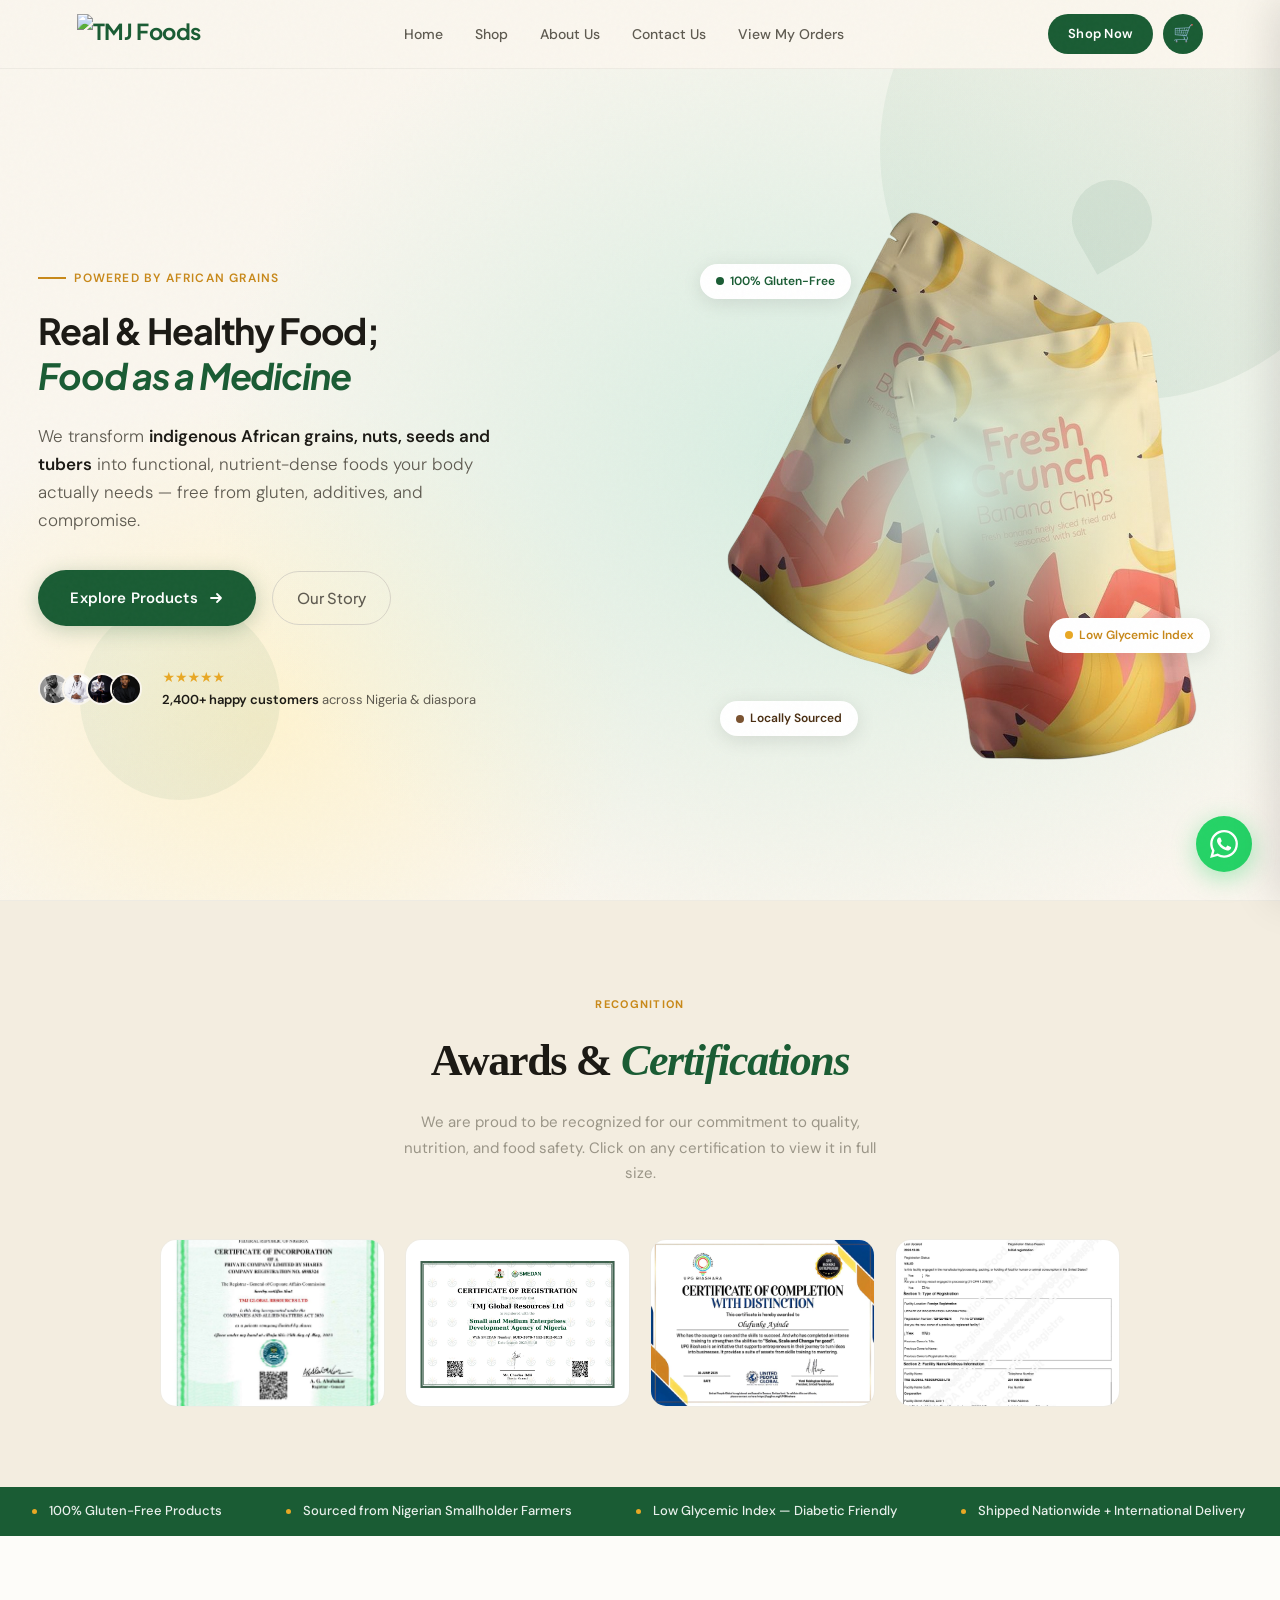
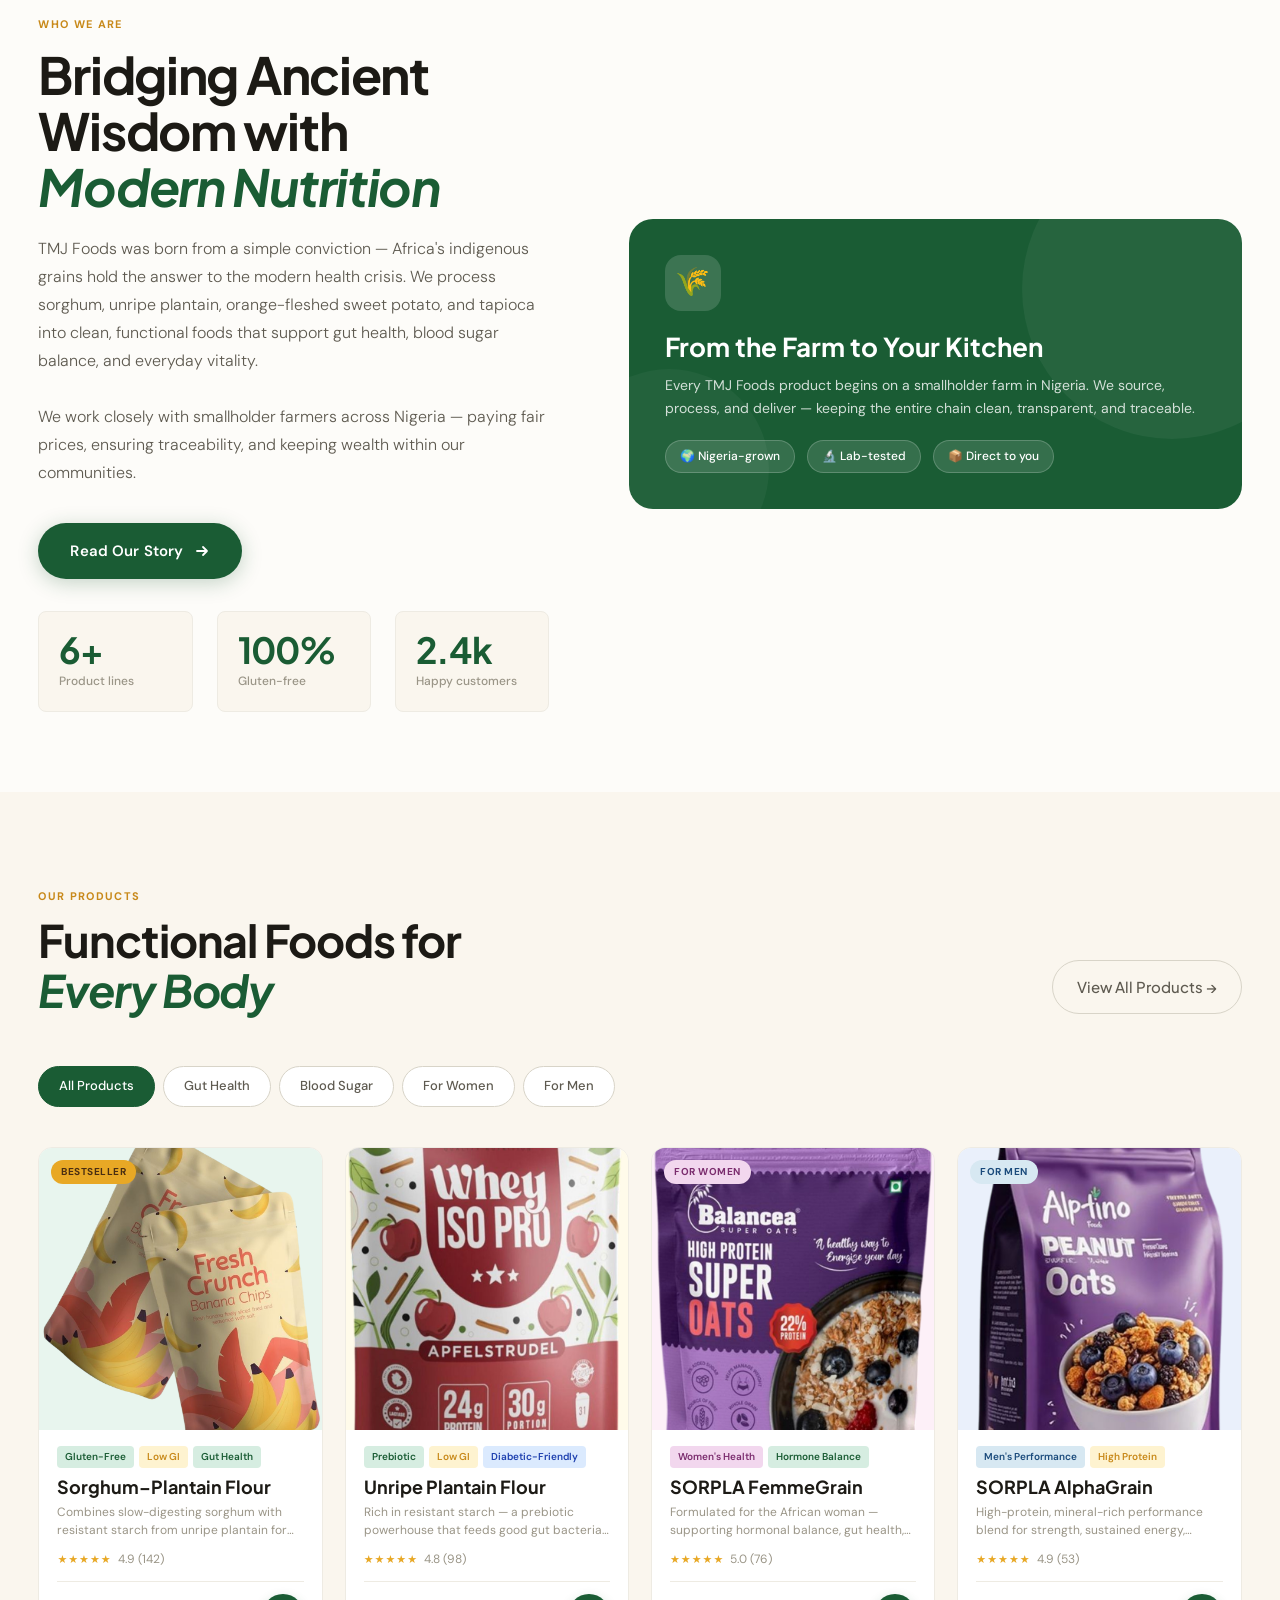
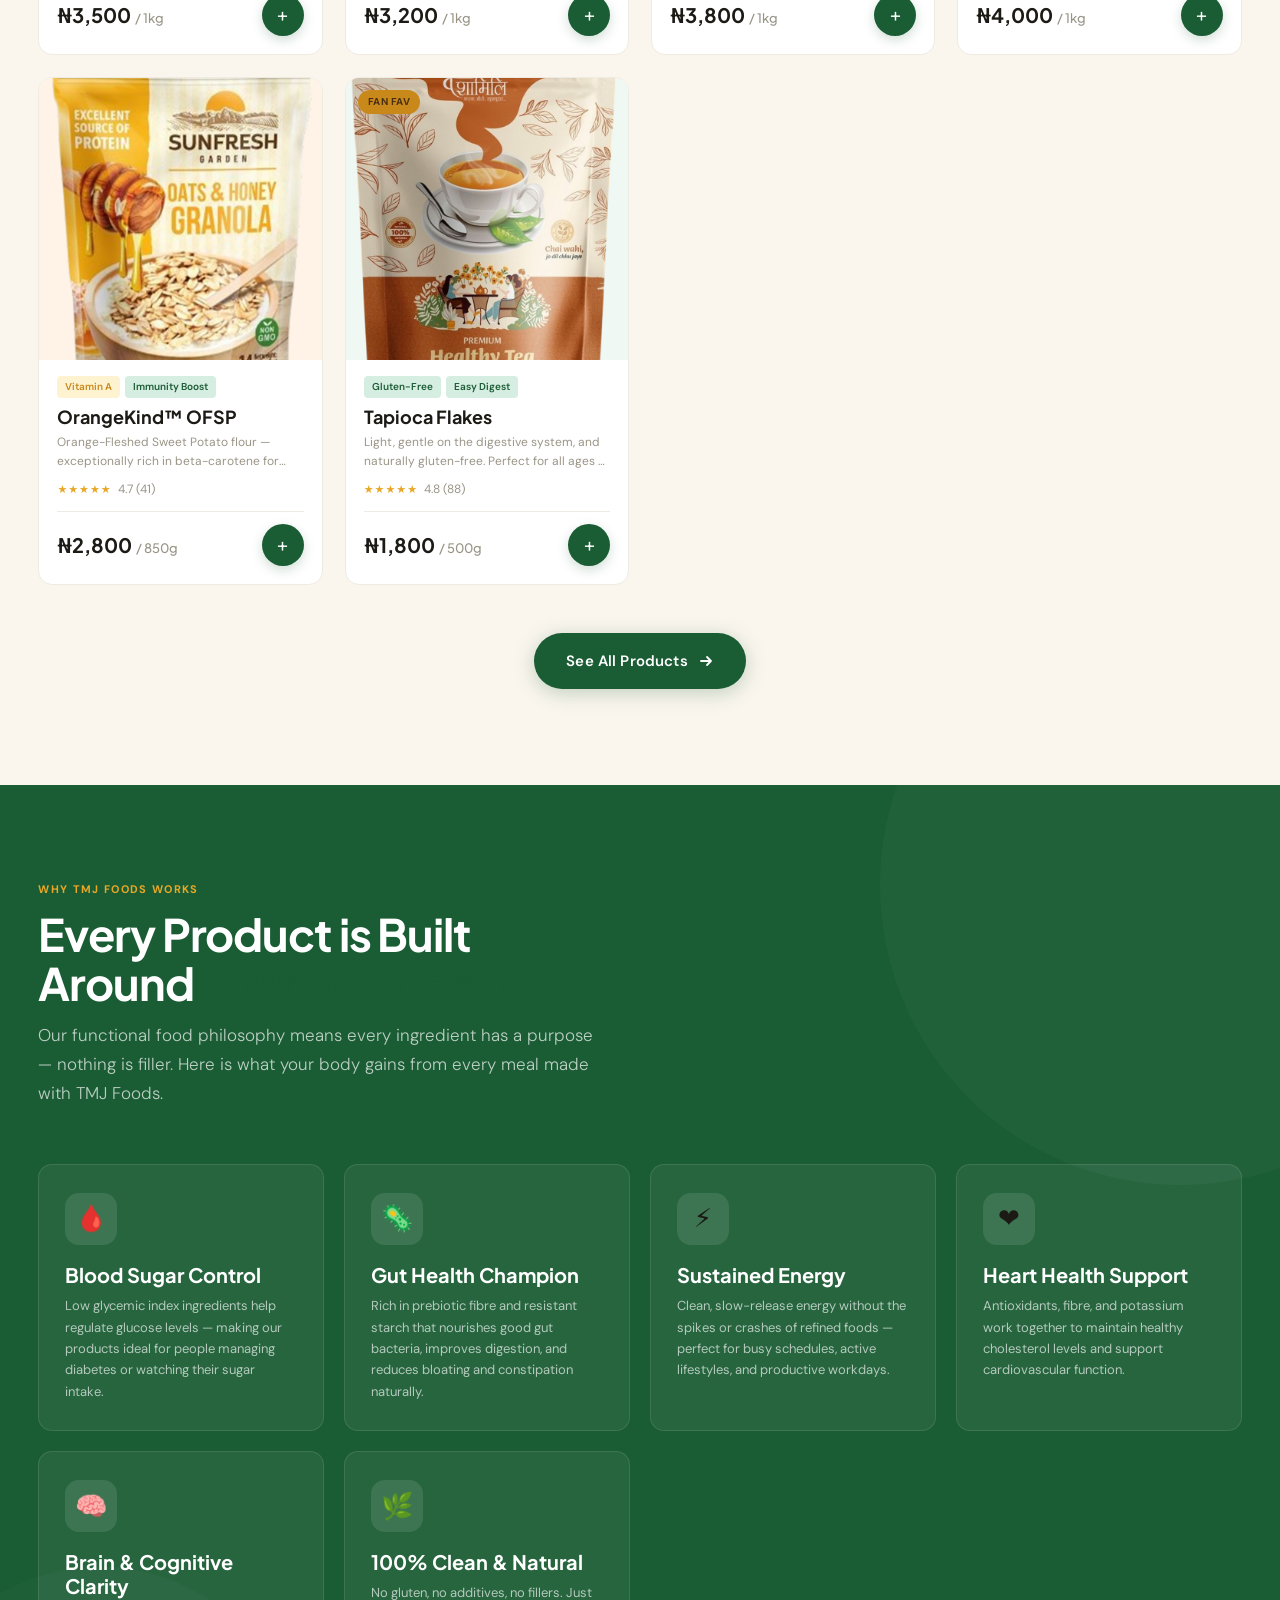
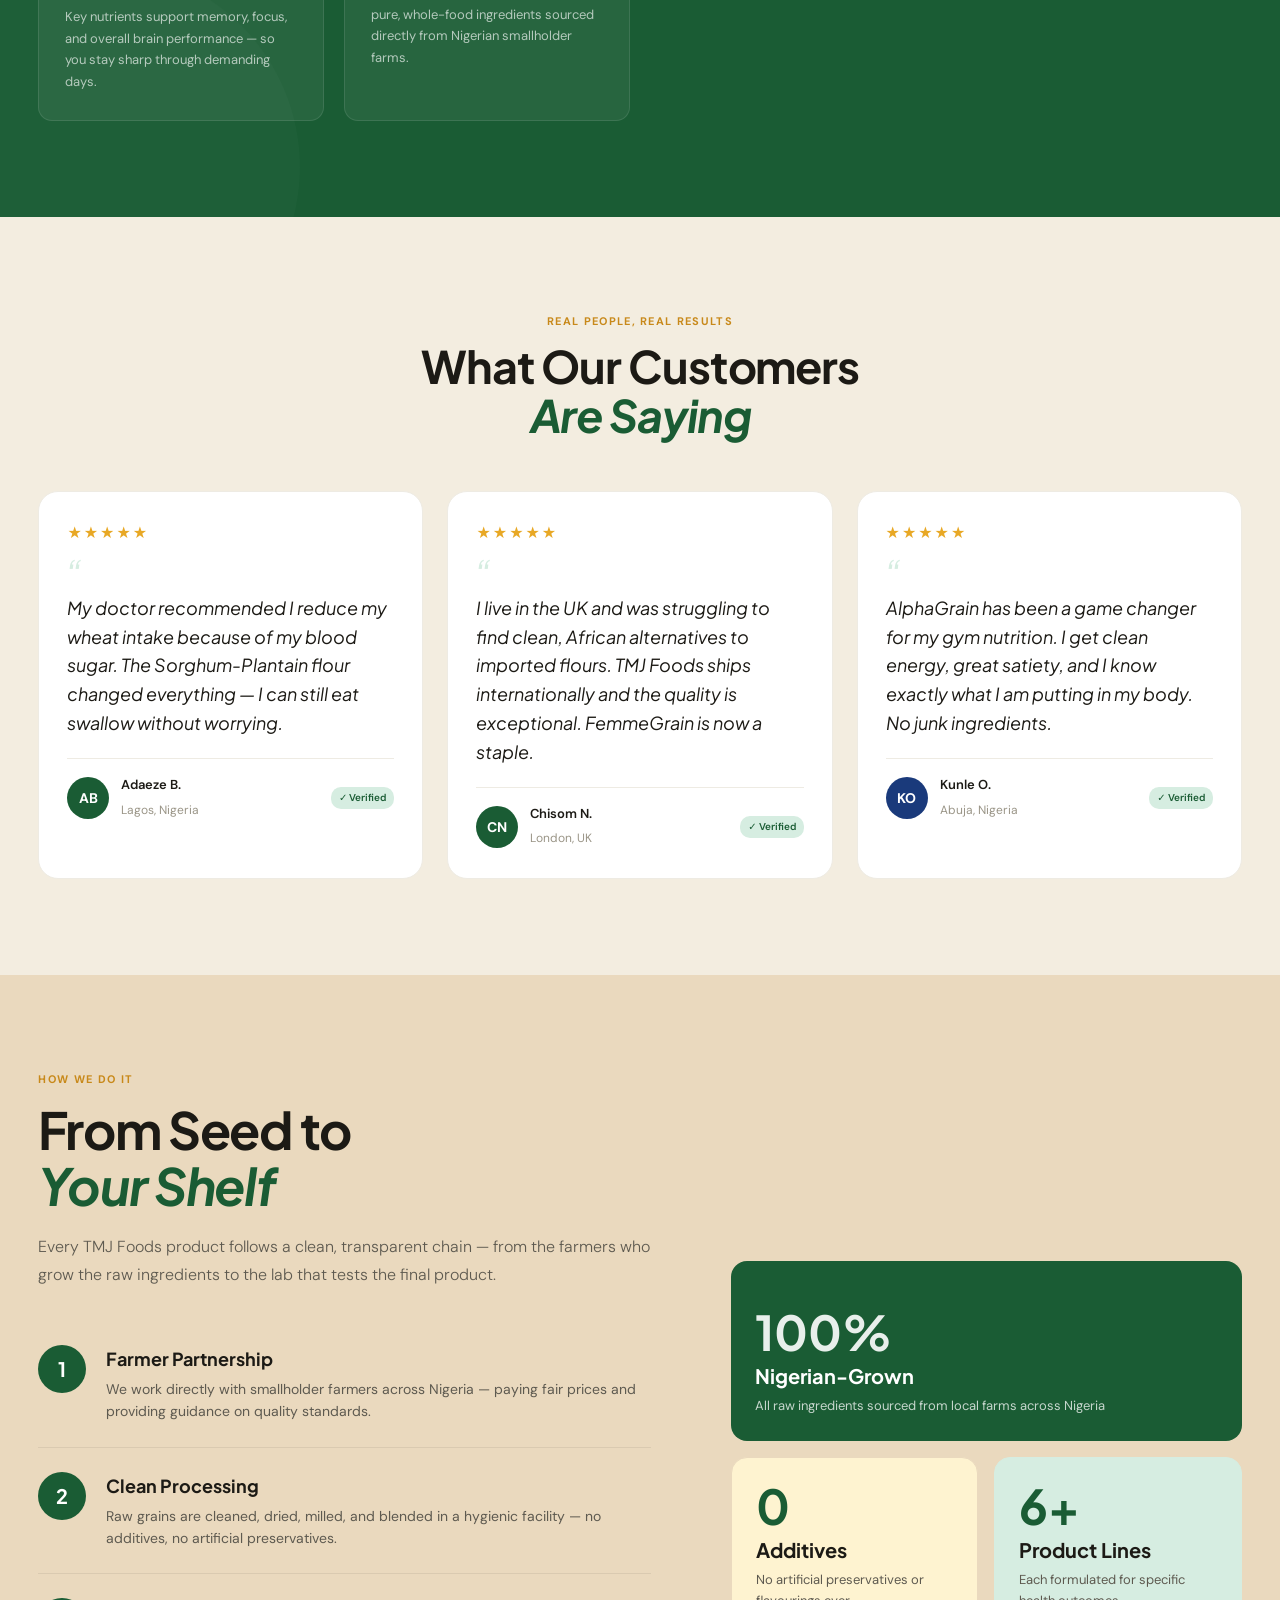
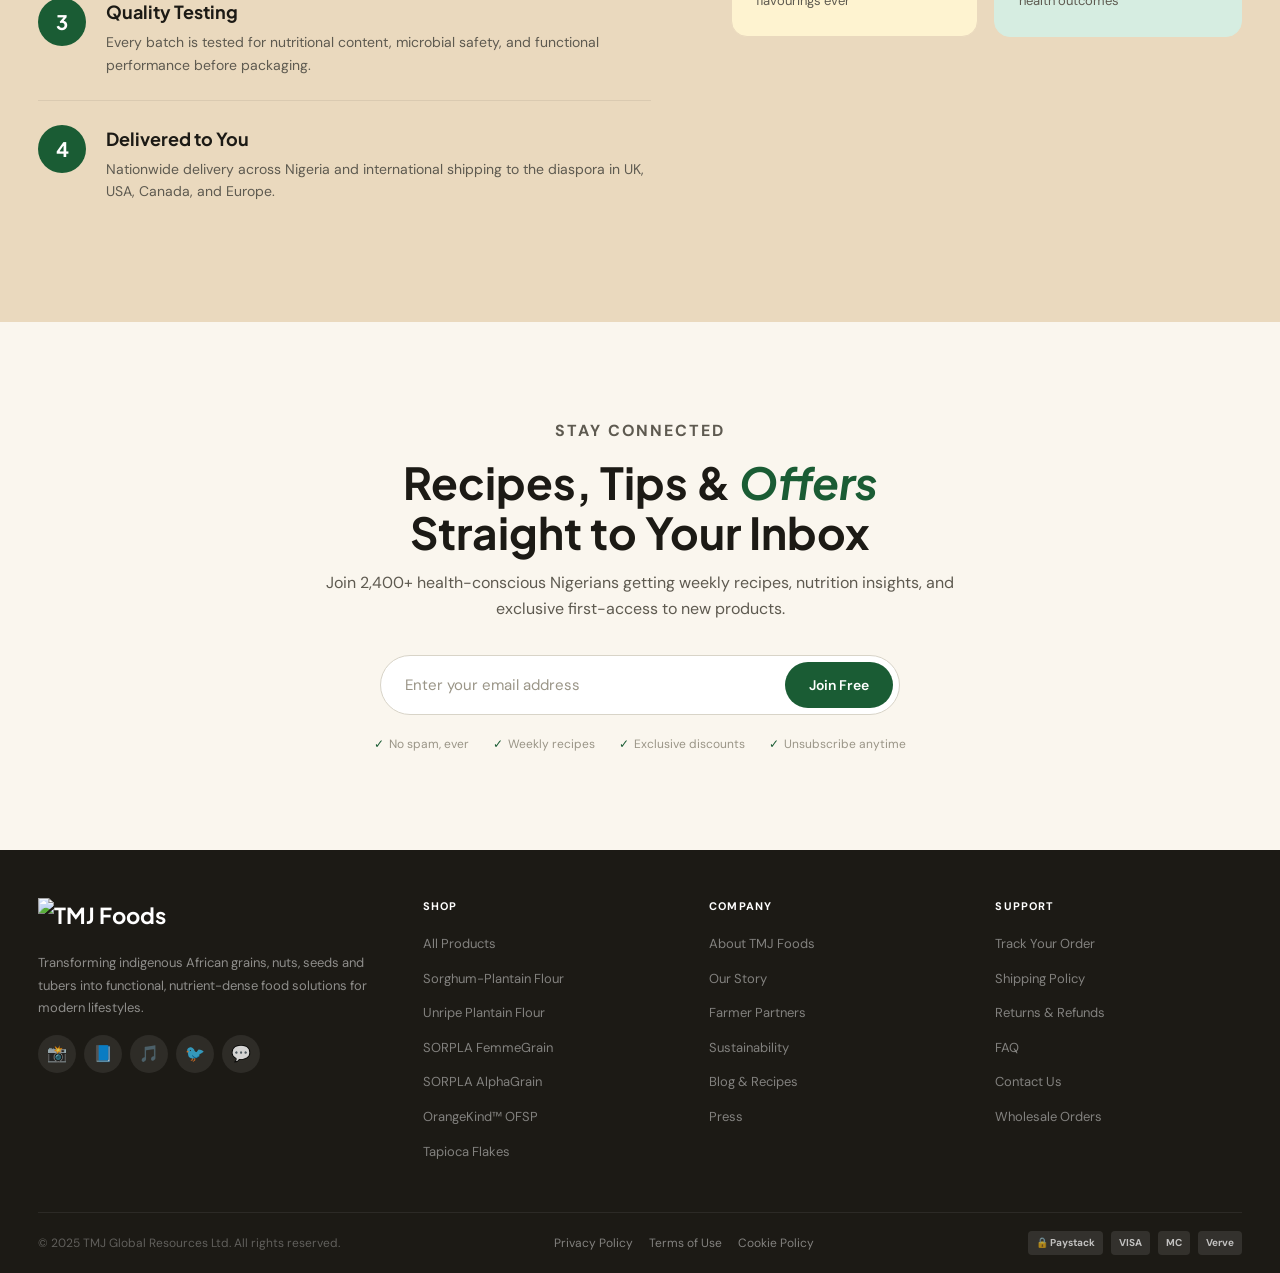
==== commit 76f304d5: "Certifications added" ====
--- a/index.html
+++ b/index.html
@@ -28,6 +28,7 @@
         <a href="tmj-foods-shop.html" role="listitem">Shop</a>
         <a href="tmj-foods-about.html" role="listitem">About Us</a>
         <a href="tmj-foods-contact.html" role="listitem">Contact Us</a>
+        <a href="tmj-foods-track-order.html" role="listitem">View My Orders</a>
       </div>
       <div class="nav-actions">
         <a href="tmj-foods-shop.html" class="nav-shop-btn">Shop Now</a>
@@ -48,6 +49,7 @@
     <a href="tmj-foods-shop.html" onclick="toggleMenu()">Shop</a>
     <a href="tmj-foods-about.html" onclick="toggleMenu()">About Us</a>
     <a href="tmj-foods-contact.html" onclick="toggleMenu()">Contact Us</a>
+    <a href="tmj-foods-track-order.html" onclick="toggleMenu()">View My Orders</a>
   </nav>
 </header>
 
@@ -65,10 +67,9 @@
     <div class="hero-eyebrow" aria-label="Tagline">
       Powered by African Grains
     </div>
-    <h1 class="hero-h1">
-      Real Food,<br>
-      <em>Rooted in</em><span class="strike">Tradition</span>
-    </h1>
+<h1 class="hero-h1">
+   Real & Healthy Food; <br><em>Food as a Medicine</em>
+</h1>
     <p class="hero-sub">
       We transform <strong>indigenous African grains, nuts, seeds and tubers</strong> into functional, nutrient-dense foods your body actually needs — free from gluten, additives, and compromise.
     </p>
@@ -83,10 +84,10 @@
     </div>
     <div class="hero-trust" aria-label="Customer trust indicators">
       <div class="hero-trust-avatars" aria-hidden="true">
-        <span title="Customer">A</span>
-        <span title="Customer">B</span>
-        <span title="Customer">C</span>
-        <span title="Customer">D</span>
+        <img src="customer1.jpg" alt="Customer" class="hero-avatar">
+        <img src="customer2.jpg" alt="Customer" class="hero-avatar">
+        <img src="customer3.jpg" alt="Customer" class="hero-avatar">
+        <img src="customer4.jpg" alt="Customer" class="hero-avatar">
       </div>
       <div class="hero-trust-text">
         <div class="hero-stars" aria-label="5 star rating">★★★★★</div>
@@ -113,6 +114,37 @@
 
       <!-- Product image -->
       <img src="p1.png" alt="TMJ Foods Product" class="hero-pack">
+    </div>
+  </div>
+</section>
+
+<!-- =========================================
+     RECOGNITION / AWARDS & CERTIFICATIONS
+     ========================================= -->
+<section class="awards-section" aria-labelledby="awards-heading">
+  <div class="container">
+    <div class="awards-header reveal">
+      <p class="label">Recognition</p>
+      <h2 id="awards-heading">Awards &amp; <em>Certifications</em></h2>
+      <p>We are proud to be recognized for our commitment to quality, nutrition, and food safety. Click on any certification to view it in full size.</p>
+    </div>
+    <div class="awards-grid">
+      <div class="award-card reveal d1" onclick="openCertModal('certification1.jpeg')">
+        <img src="certification1.jpeg" alt="Certification 1" class="award-img" loading="lazy">
+        <div class="award-overlay"><span class="award-view">Click to view</span></div>
+      </div>
+      <div class="award-card reveal d2" onclick="openCertModal('certification2.jpeg')">
+        <img src="certification2.jpeg" alt="Certification 2" class="award-img" loading="lazy">
+        <div class="award-overlay"><span class="award-view">Click to view</span></div>
+      </div>
+      <div class="award-card reveal d3" onclick="openCertModal('certification3.jpeg')">
+        <img src="certification3.jpeg" alt="Certification 3" class="award-img" loading="lazy">
+        <div class="award-overlay"><span class="award-view">Click to view</span></div>
+      </div>
+      <div class="award-card reveal d4" onclick="openCertGallery('cert4')">
+        <img src="Certification%204/TMJ%20GLOBAL(FDA%20RENEWAL).pdf_20250303_124543_0000(1)_1.jpg" alt="FDA Renewal Certification" class="award-img" loading="lazy">
+        <div class="award-overlay"><span class="award-view">Click to view</span></div>
+      </div>
     </div>
   </div>
 </section>
@@ -681,5 +713,93 @@
   </div>
 </aside>
 <script src="js/shop.js"></script>
+
+<div class="cert-modal-overlay" id="certModal">
+  <div class="cert-modal-content">
+    <button class="cert-modal-close" aria-label="Close modal">✕</button>
+    <button class="cert-modal-nav cert-modal-prev" aria-label="Previous">‹</button>
+    <button class="cert-modal-nav cert-modal-next" aria-label="Next">›</button>
+    <img src="" alt="Certification" id="certModalImg" class="cert-modal-img">
+  </div>
+</div>
+
+<script>
+const certGalleries = {
+  cert4: [
+    'Certification 4/TMJ GLOBAL(FDA RENEWAL).pdf_20250303_124543_0000(1)_1.jpg',
+    'Certification 4/TMJ GLOBAL(FDA RENEWAL).pdf_20250303_124543_0000(1)_2.jpg',
+    'Certification 4/TMJ GLOBAL(FDA RENEWAL).pdf_20250303_124543_0000(1)_3.jpg',
+    'Certification 4/TMJ GLOBAL(FDA RENEWAL).pdf_20250303_124543_0000(1)_5.jpg',
+    'Certification 4/TMJ GLOBAL(FDA RENEWAL).pdf_20250303_124543_0000(1)_6.jpg',
+    'Certification 4/TMJ GLOBAL(FDA RENEWAL).pdf_20250303_124543_0000(1)_7.jpg',
+    'Certification 4/TMJ GLOBAL(FDA RENEWAL).pdf_20250303_124543_0000(1)_8.jpg',
+    'Certification 4/TMJ GLOBAL(FDA RENEWAL).pdf_20250303_124543_0000(1)_9.jpg',
+    'Certification 4/TMJ GLOBAL(FDA RENEWAL).pdf_20250303_124543_0000(1)_10.jpg',
+    'Certification 4/TMJ GLOBAL(FDA RENEWAL).pdf_20250303_124543_0000(1)_11.jpg',
+    'Certification 4/TMJ GLOBAL(FDA RENEWAL).pdf_20250303_124543_0000(1)_12.jpg'
+  ]
+};
+let currentGallery = null;
+let currentIndex = 0;
+
+function openCertModal(imageSrc){
+  currentGallery = null;
+  const modal = document.getElementById('certModal');
+  document.getElementById('certModalImg').src = imageSrc;
+  modal.classList.add('open');
+  document.body.style.overflow='hidden';
+}
+
+function openCertGallery(galleryKey){
+  currentGallery = galleryKey;
+  currentIndex = 0;
+  const modal = document.getElementById('certModal');
+  document.getElementById('certModalImg').src = certGalleries[galleryKey][0];
+  modal.classList.add('open');
+  document.body.style.overflow='hidden';
+}
+
+function navCert(dir){
+  if(!currentGallery) return;
+  const gallery = certGalleries[currentGallery];
+  currentIndex = (currentIndex + dir + gallery.length) % gallery.length;
+  document.getElementById('certModalImg').src = gallery[currentIndex];
+}
+
+function closeCertModal(){
+  const modal = document.getElementById('certModal');
+  modal.classList.remove('open');
+  document.body.style.overflow='';
+  currentGallery = null;
+}
+
+// Event listeners
+document.getElementById('certModal').addEventListener('click', function(e){
+  if(e.target === this || e.target.id === 'certModalImg'){
+    closeCertModal();
+  }
+});
+
+document.querySelector('.cert-modal-close').addEventListener('click', function(e){
+  e.stopPropagation();
+  closeCertModal();
+});
+
+document.querySelector('.cert-modal-prev').addEventListener('click', function(e){
+  e.stopPropagation();
+  navCert(-1);
+});
+
+document.querySelector('.cert-modal-next').addEventListener('click', function(e){
+  e.stopPropagation();
+  navCert(1);
+});
+
+document.addEventListener('keydown', function(e){
+  if(e.key==='Escape') closeCertModal();
+  if(e.key==='ArrowLeft') navCert(-1);
+  if(e.key==='ArrowRight') navCert(1);
+});
+</script>
 </body>
 </html>
--- a/css/homepage.css
+++ b/css/homepage.css
@@ -286,13 +286,14 @@
 }
 .hero-h1{
   font-family:var(--font-heading);
-  font-size:clamp(44px,6vw,76px);
+  font-size:clamp(20px,3vw,36px);
   font-weight:700;
   line-height:normal;
   letter-spacing:-.03em;
   color:var(--gray-900);
   margin-bottom:24px;
   animation:fadeUp .7s ease .1s both;
+  white-space:nowrap;
 }
 .hero-h1 em{
   font-style:italic;
@@ -337,6 +338,7 @@
   display:inline-flex;align-items:center;gap:8px;
   padding:14px 24px;
   color:var(--gray-600);
+  font-family:var(--font-heading);
   font-size:15px;font-weight:500;
   border:1.5px solid var(--gray-200);
   border-radius:50px;
@@ -356,16 +358,14 @@
 .hero-trust-avatars{
   display:flex;
 }
-.hero-trust-avatars span{
+.hero-avatar{
   width:32px;height:32px;
   border-radius:50%;
   border:2px solid var(--cream);
-  background:var(--forest);
-  display:flex;align-items:center;justify-content:center;
-  font-size:12px;font-weight:600;color:#fff;
+  object-fit:cover;
   margin-left:-8px;
 }
-.hero-trust-avatars span:first-child{margin-left:0}
+.hero-avatar:first-child{margin-left:0}
 .hero-trust-text{
   font-size:13px;
   color:var(--gray-600);
@@ -1117,6 +1117,7 @@
   .about-inner{grid-template-columns:1fr;gap:48px}
   .sourcing-inner{grid-template-columns:1fr;gap:40px}
   .footer-grid{grid-template-columns:1fr 1fr;gap:36px}
+  .awards-grid{grid-template-columns:repeat(2,1fr)}
 }
 @media(max-width:768px){
   .nav-links,.nav-shop-btn{display:none}
@@ -1138,4 +1139,82 @@
   .about-stats{grid-template-columns:1fr}
   .filter-tabs{gap:6px}
   .filter-tab{padding:7px 14px;font-size:12px}
-}
+  .awards-grid{grid-template-columns:1fr;gap:16px}
+}
+
+.awards-section{padding:80px 0;background:var(--warm-off);border-top:1px solid var(--gray-100)}
+.awards-header{text-align:center;margin-bottom:52px}
+.awards-header .label{font-size:11px;font-weight:700;letter-spacing:.12em;text-transform:uppercase;color:var(--gold);margin-bottom:12px}
+.awards-header h2{font-family:var(--font-display);font-size:clamp(28px,4vw,44px);font-weight:700;letter-spacing:-.03em;color:var(--gray-900)}
+.awards-header h2 em{font-style:italic;color:var(--forest)}
+.awards-header p{font-size:15px;color:var(--gray-400);max-width:500px;margin:14px auto 0;line-height:1.7}
+
+.awards-grid{display:grid;grid-template-columns:repeat(4,1fr);gap:20px;max-width:960px;margin-inline:auto}
+.award-card{
+  position:relative;
+  border-radius:16px;
+  overflow:hidden;
+  cursor:pointer;
+  background:linear-gradient(135deg,var(--gray-50),var(--mint));
+  border:1px solid var(--gray-100);
+  transition:transform var(--t),box-shadow var(--t);
+  aspect-ratio:4/3;
+  display:flex;align-items:center;justify-content:center;
+}
+.award-card:hover{transform:translateY(-4px);box-shadow:var(--shadow-md)}
+.award-img{width:100%;height:100%;object-fit:cover;transition:transform .4s ease}
+.award-card:hover .award-img{transform:scale(1.05)}
+.award-overlay{
+  position:absolute;inset:0;
+  background:rgba(26,92,52,.75);
+  display:flex;align-items:center;justify-content:center;
+  opacity:0;
+  transition:opacity var(--t);
+}
+.award-card:hover .award-overlay{opacity:1}
+.award-view{font-size:13px;font-weight:600;color:#fff;letter-spacing:.05em}
+
+.award-card.empty{border:2px dashed var(--gray-200);background:transparent;cursor:default}
+.award-card.empty:hover{transform:none;box-shadow:none}
+.award-empty{text-align:center;color:var(--gray-400)}
+.empty-icon{font-size:32px;font-weight:300;color:var(--gray-300);margin-bottom:8px;line-height:1}
+.award-empty p{font-size:12px;color:var(--gray-400)}
+
+.cert-modal-overlay{
+  position:fixed;inset:0;z-index:9999;
+  background:rgba(0,0,0,.82);
+  display:none;align-items:center;justify-content:center;
+  padding:24px;
+  animation:fadeIn .25s ease;
+}
+.cert-modal-overlay.open{display:flex}
+.cert-modal-content{
+  position:relative;
+  max-width:90vw;max-height:90vh;
+  background:var(--white);
+  border-radius:16px;
+  box-shadow:0 24px 80px rgba(0,0,0,.4);
+}
+.cert-modal-img{display:block;max-width:100%;max-height:85vh;object-fit:contain}
+.cert-modal-close{
+  position:absolute;top:12px;right:12px;
+  width:36px;height:36px;border-radius:50%;
+  background:rgba(0,0,0,.6);color:#fff;
+  font-size:16px;font-weight:700;
+  display:flex;align-items:center;justify-content:center;
+  transition:background var(--t);
+  z-index:10;
+}
+.cert-modal-close:hover{background:rgba(0,0,0,.85)}
+.cert-modal-nav{
+  position:absolute;top:50%;transform:translateY(-50%);
+  width:44px;height:44px;border-radius:50%;
+  background:rgba(0,0,0,.5);color:#fff;
+  font-size:28px;font-weight:300;
+  display:flex;align-items:center;justify-content:center;
+  transition:background var(--t);
+  z-index:10;cursor:pointer;
+}
+.cert-modal-nav:hover{background:rgba(0,0,0,.85)}
+.cert-modal-prev{left:12px}
+.cert-modal-next{right:12px}
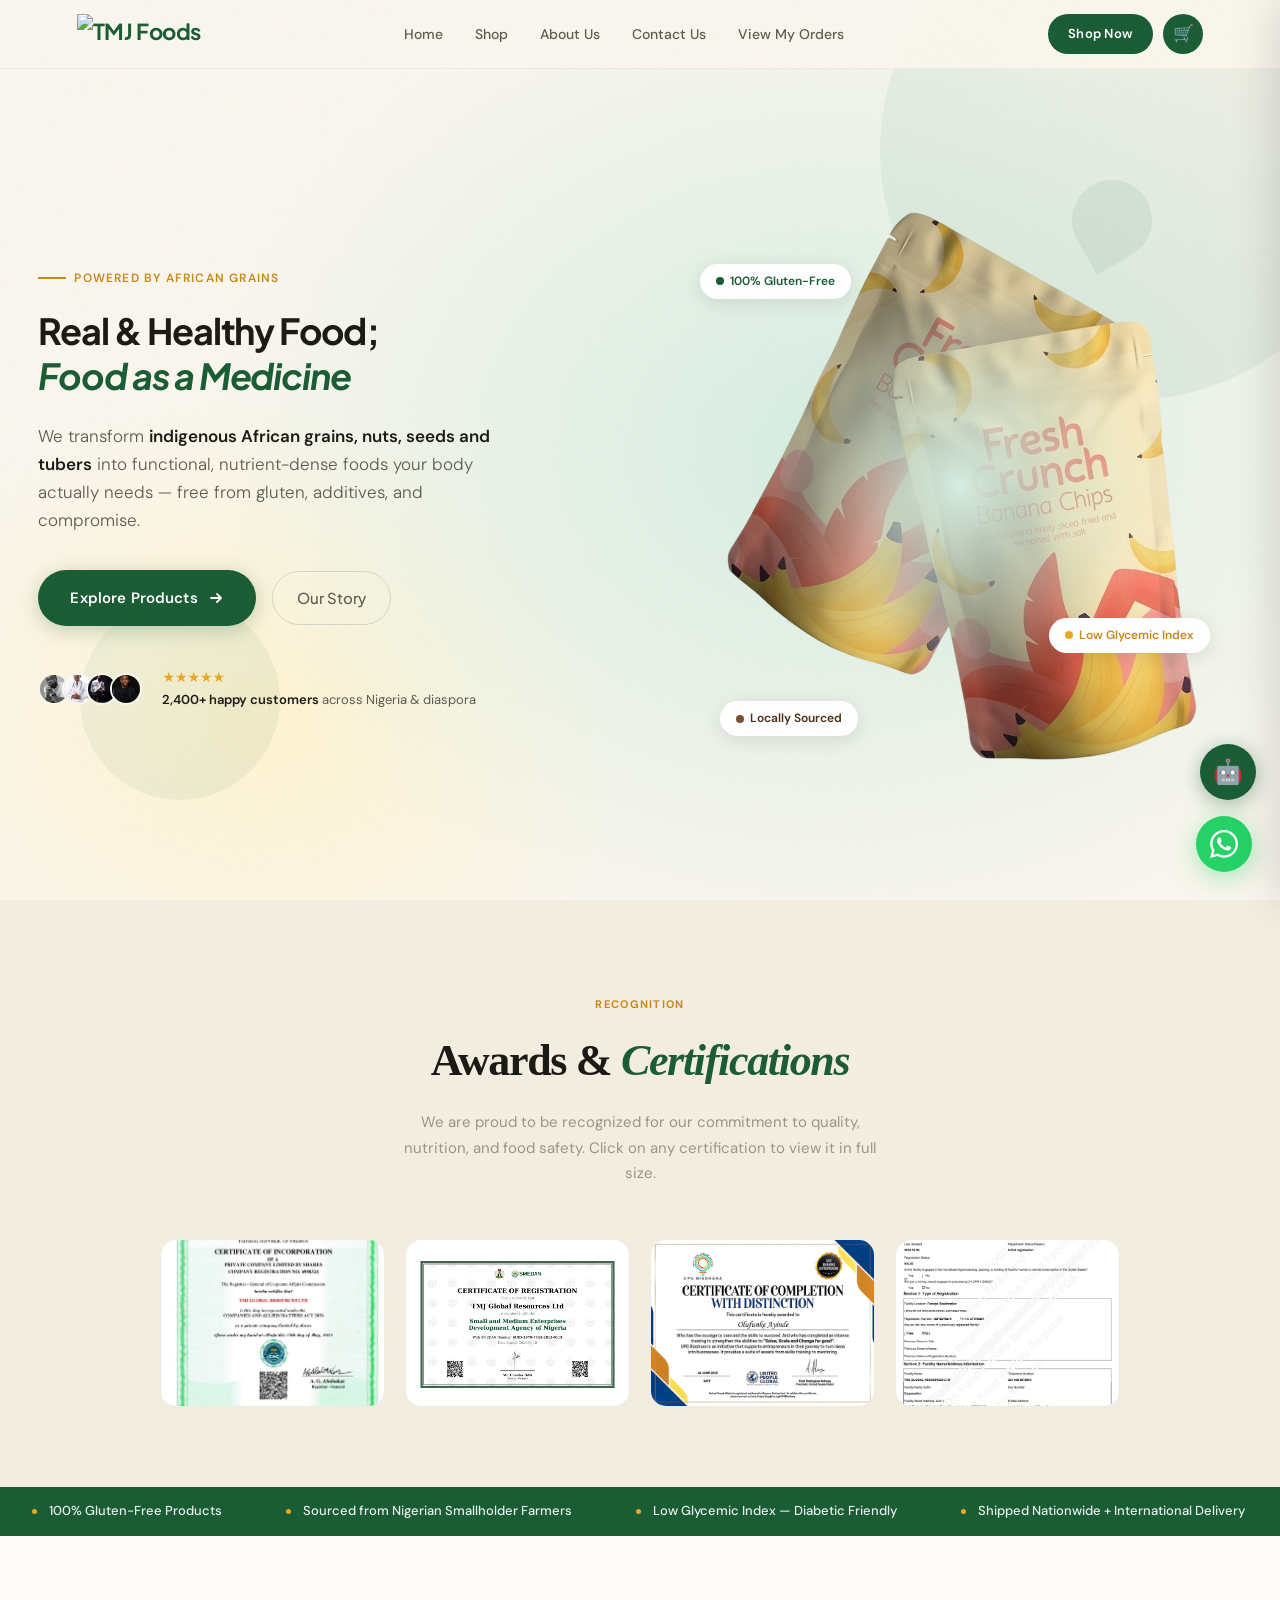
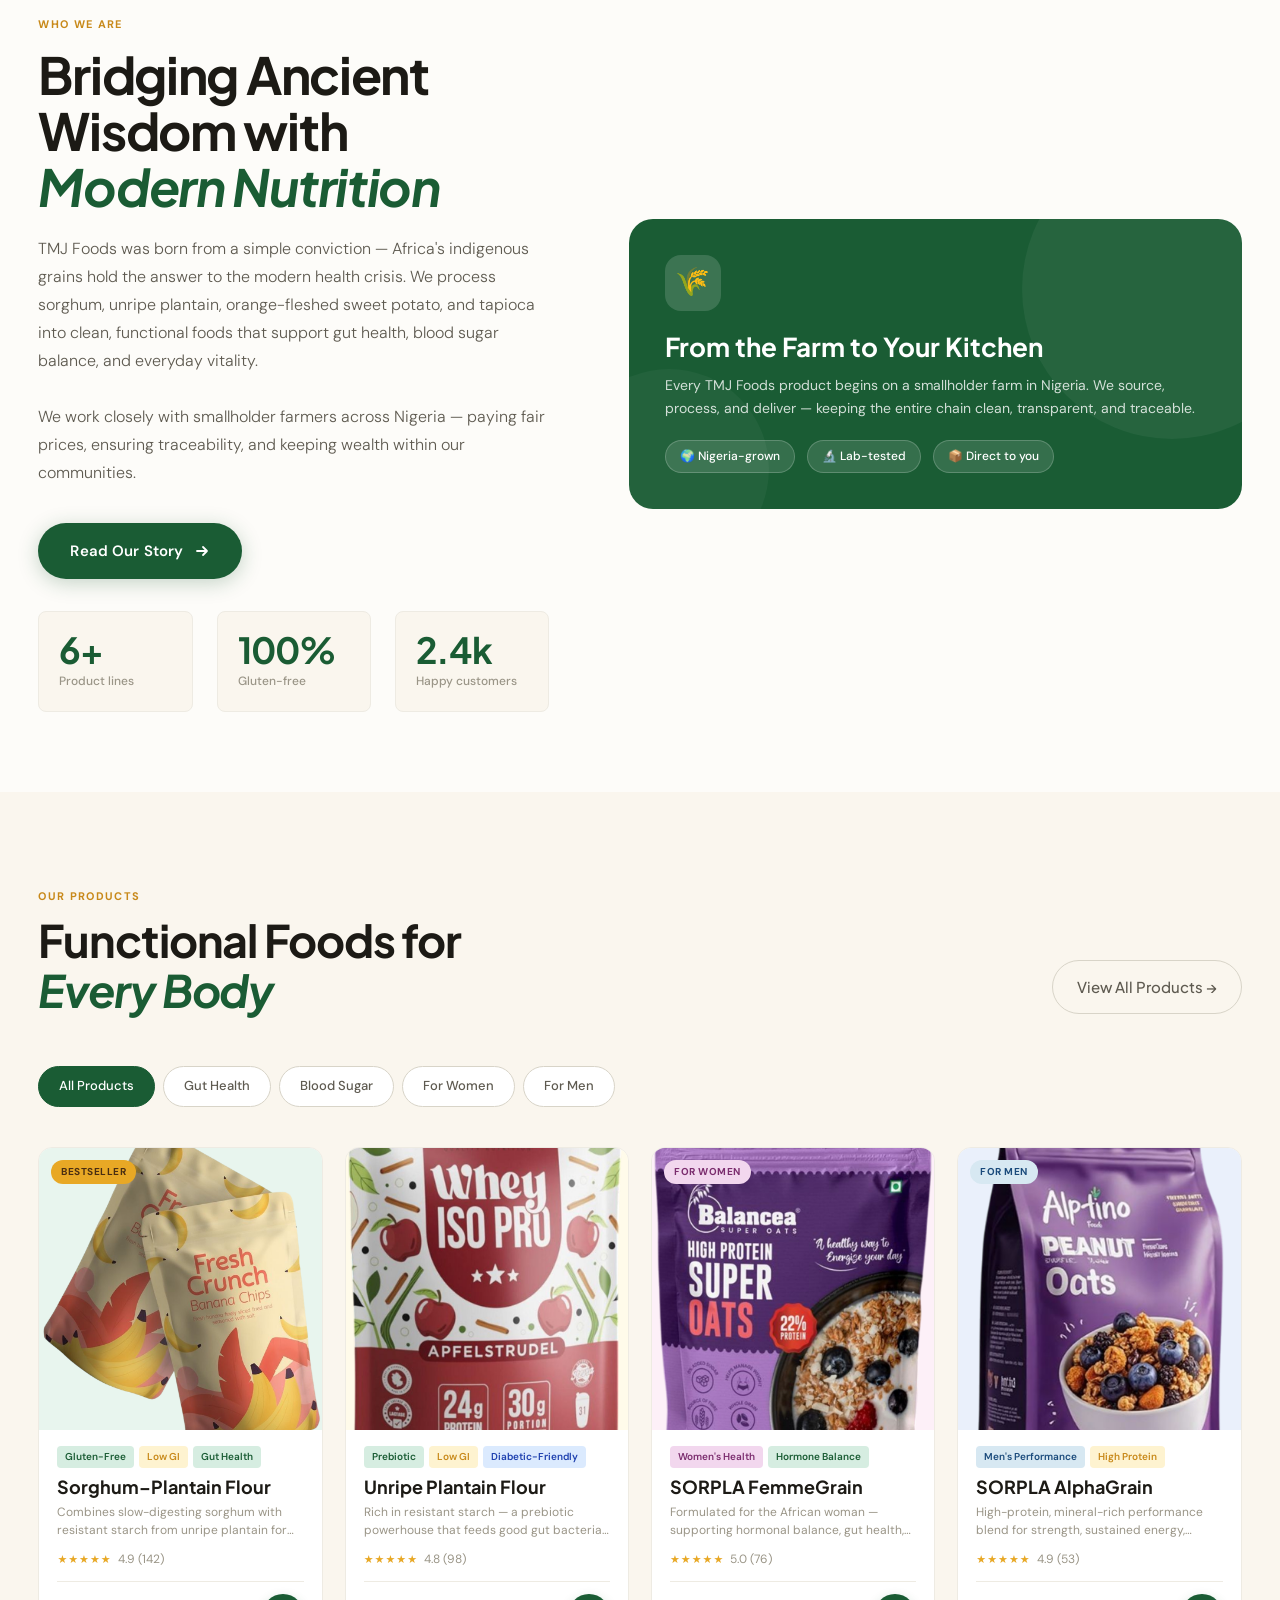
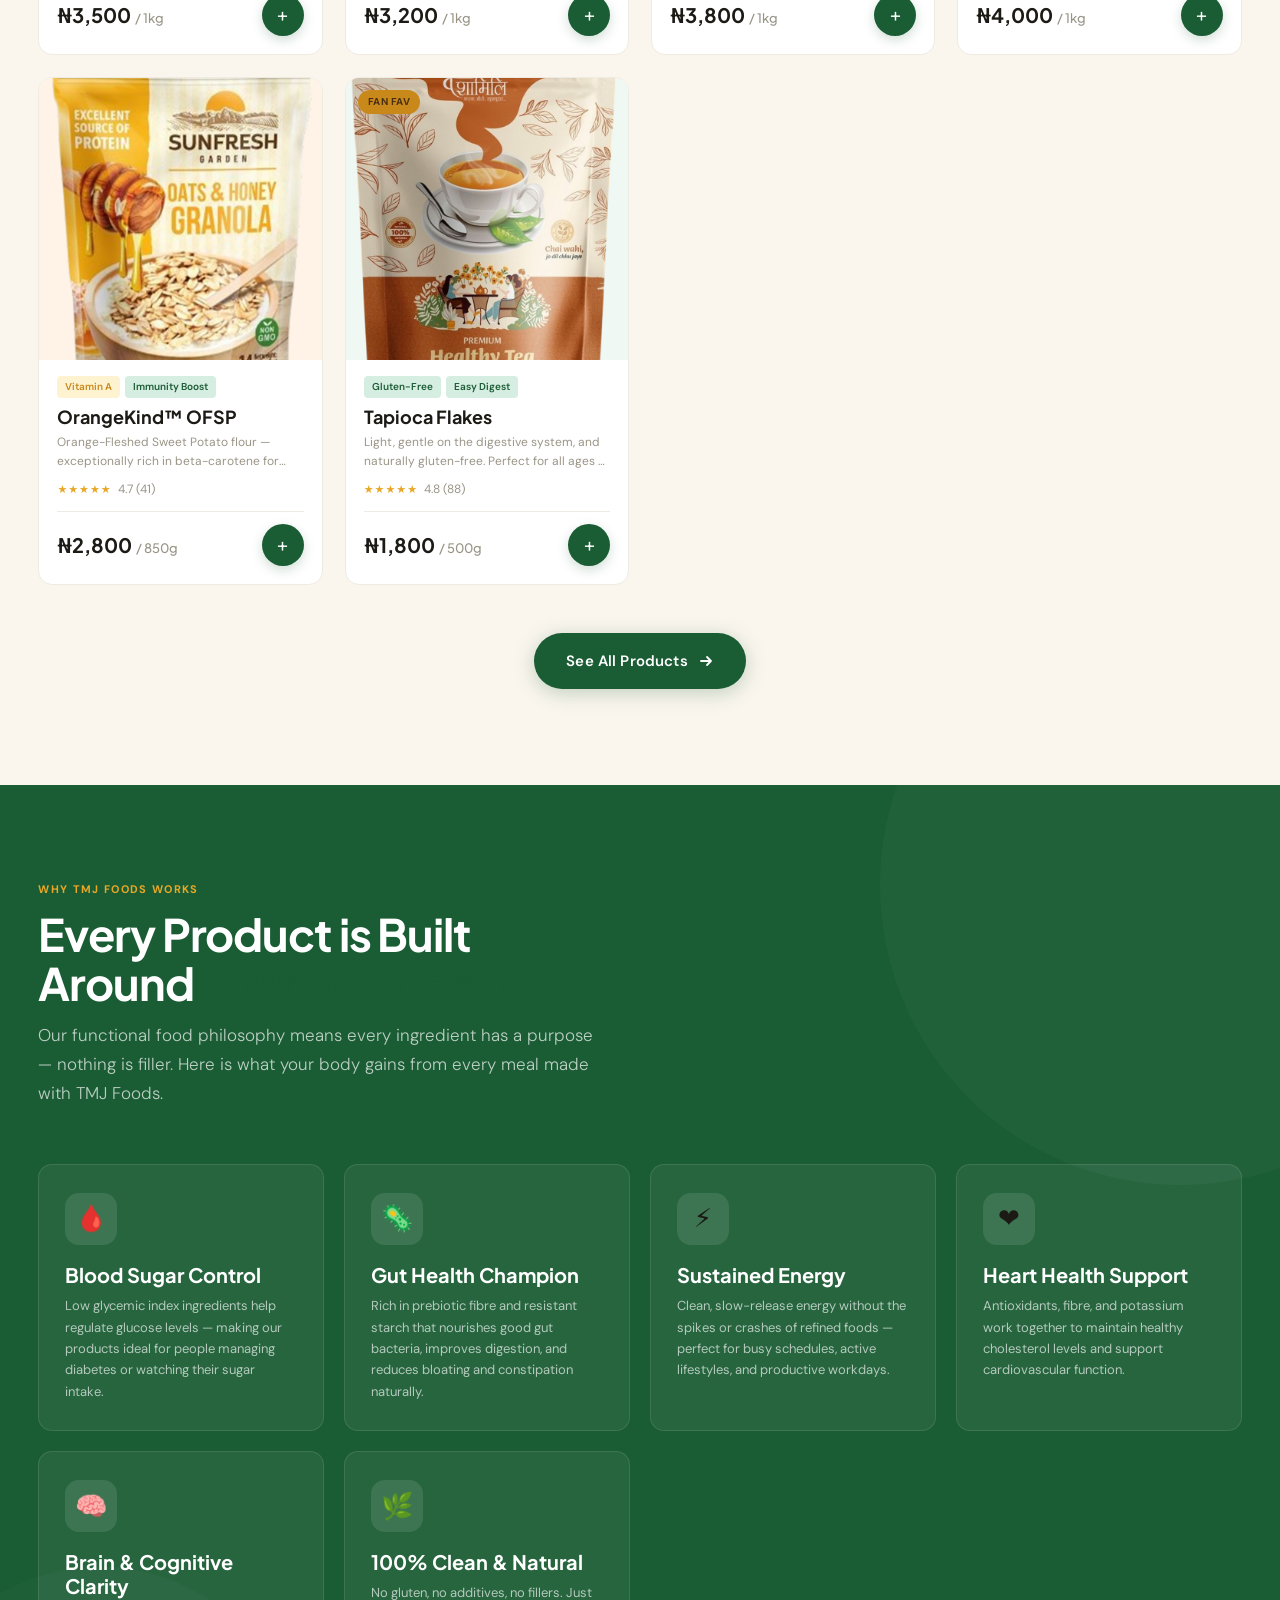
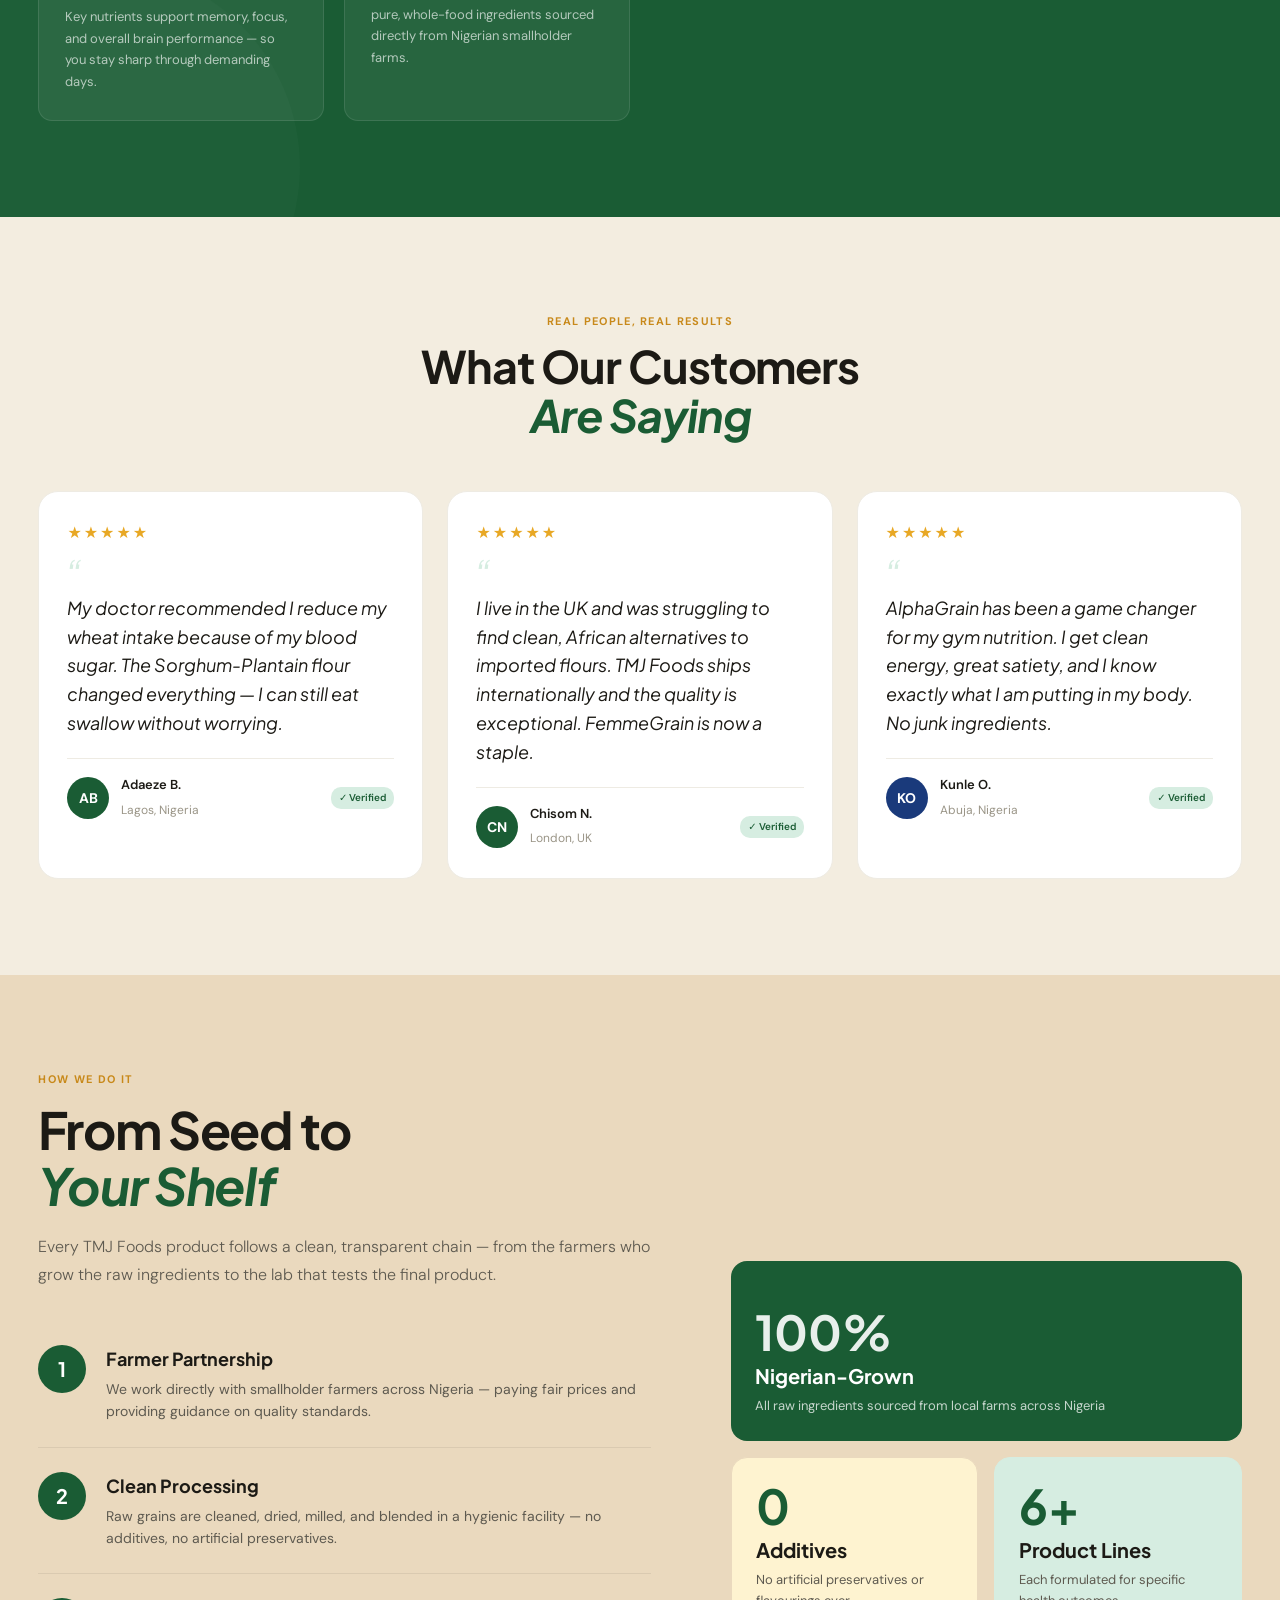
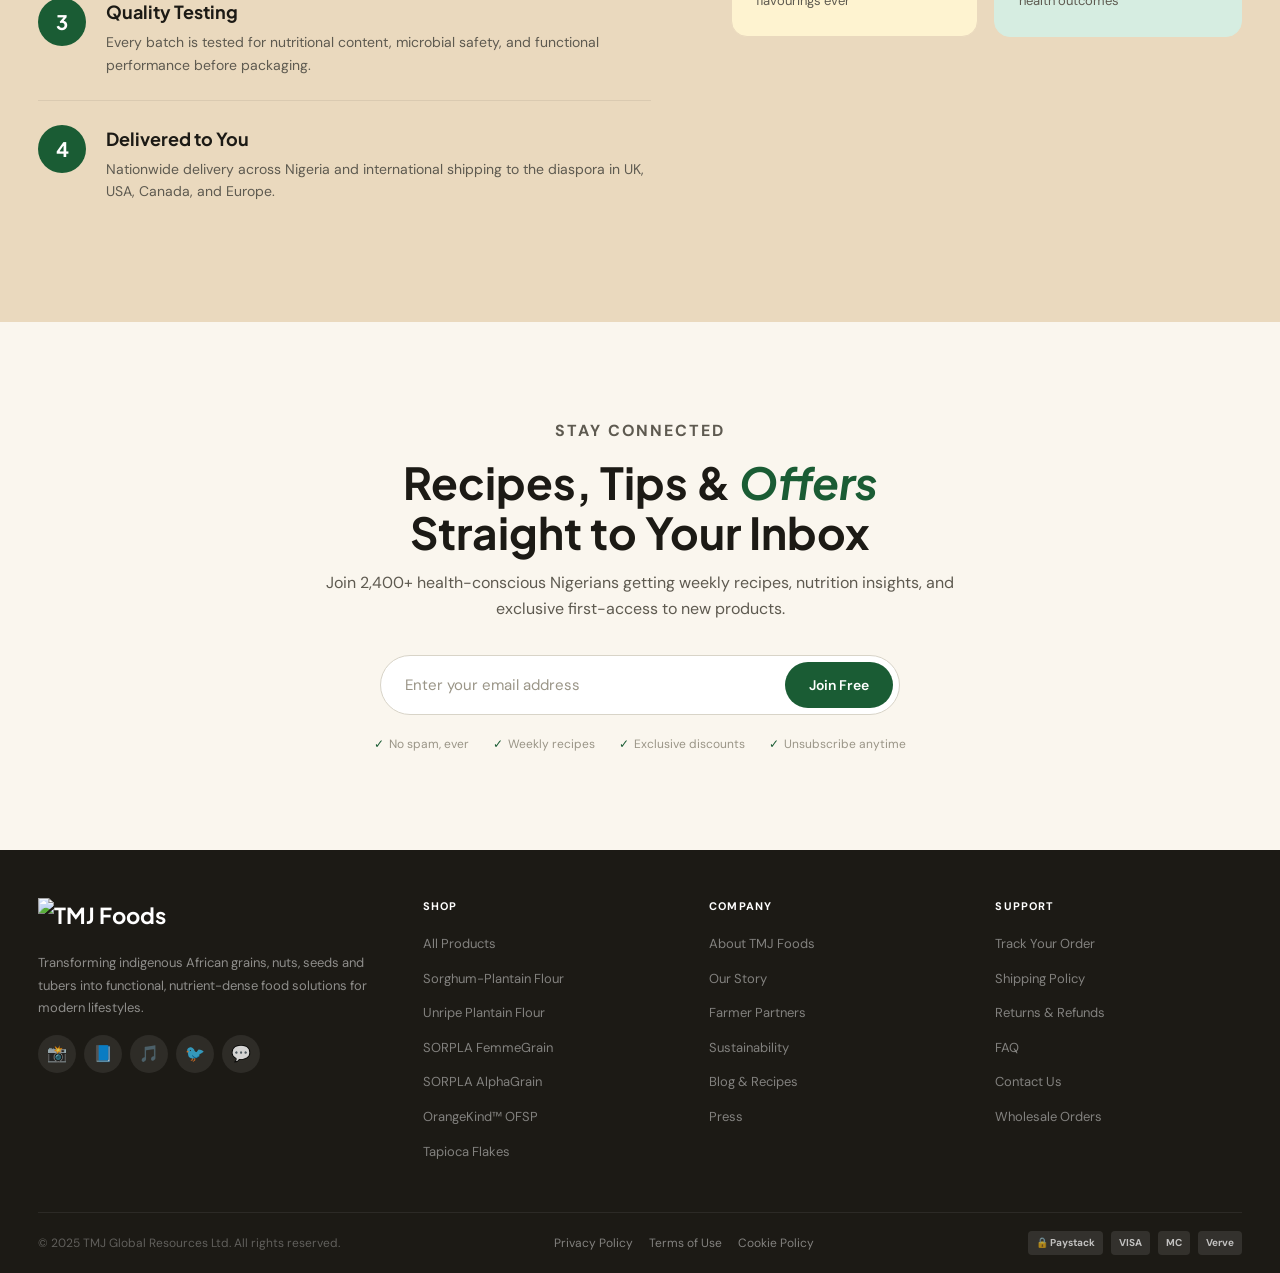
==== commit af58f190: "Ongoing-to be continued" ====
--- a/index.html
+++ b/index.html
@@ -669,7 +669,7 @@
 </footer>
 
 <!-- WhatsApp Float -->
-<a href="https://wa.me/2348000000000" class="whatsapp-float" target="_blank" rel="noopener noreferrer" aria-label="Chat with us on WhatsApp">
+<a href="https://wa.me/2348068018054?text=Hello%20TMJ%20Foods%2C%20can%20I%20know%20more%20about%20your%20products%3F" class="whatsapp-float" target="_blank" rel="noopener noreferrer" aria-label="Chat with us on WhatsApp">
   <svg viewBox="0 0 24 24" xmlns="http://www.w3.org/2000/svg" aria-hidden="true">
     <path d="M17.472 14.382c-.297-.149-1.758-.867-2.03-.967-.273-.099-.471-.148-.67.15-.197.297-.767.966-.94 1.164-.173.199-.347.223-.644.075-.297-.15-1.255-.463-2.39-1.475-.883-.788-1.48-1.761-1.653-2.059-.173-.297-.018-.458.13-.606.134-.133.298-.347.446-.52.149-.174.198-.298.298-.497.099-.198.05-.371-.025-.52-.075-.149-.669-1.612-.916-2.207-.242-.579-.487-.5-.669-.51-.173-.008-.371-.01-.57-.01-.198 0-.52.074-.792.372-.272.297-1.04 1.016-1.04 2.479 0 1.462 1.065 2.875 1.213 3.074.149.198 2.096 3.2 5.077 4.487.709.306 1.262.489 1.694.625.712.227 1.36.195 1.871.118.571-.085 1.758-.719 2.006-1.413.248-.694.248-1.289.173-1.413-.074-.124-.272-.198-.57-.347m-5.421 7.403h-.004a9.87 9.87 0 01-5.031-1.378l-.361-.214-3.741.982.998-3.648-.235-.374a9.86 9.86 0 01-1.51-5.26c.001-5.45 4.436-9.884 9.888-9.884 2.64 0 5.122 1.03 6.988 2.898a9.825 9.825 0 012.893 6.994c-.003 5.45-4.437 9.884-9.885 9.884m8.413-18.297A11.815 11.815 0 0012.05 0C5.495 0 .16 5.335.157 11.892c0 2.096.547 4.142 1.588 5.945L.057 24l6.305-1.654a11.882 11.882 0 005.683 1.448h.005c6.554 0 11.89-5.335 11.893-11.893a11.821 11.821 0 00-3.48-8.413z"/>
   </svg>
@@ -713,6 +713,46 @@
   </div>
 </aside>
 <script src="js/shop.js"></script>
+<script src="js/faq-bot.js"></script>
+<link rel="stylesheet" href="css/faq-bot.css">
+
+<!-- FAQ Bot -->
+<div class="faq-bot-float">
+  <div class="faq-bot-window" id="faqBotWindow">
+    <div class="faq-bot-header">
+      <div class="bot-avatar">🤖</div>
+      <div class="bot-info">
+        <h4>TMJ FAQ Bot</h4>
+        <p>Quick answers to common questions</p>
+      </div>
+    </div>
+    <div class="faq-bot-search">
+      <input type="text" id="faqBotSearch" placeholder="Search questions..." oninput="filterFaq()">
+    </div>
+    <div class="faq-bot-list" id="faqBotList"></div>
+    <div class="faq-bot-footer">
+      <a href="#" onclick="openWhatsApp();return false;">Still need help? Chat on WhatsApp →</a>
+    </div>
+  </div>
+  <button class="faq-bot-toggle" id="faqBotToggle" onclick="toggleFaqBot()" aria-label="Open FAQ bot">
+    <span class="faq-open">🤖</span>
+    <span class="faq-close">✕</span>
+  </button>
+</div>
+
+<script>
+document.addEventListener('DOMContentLoaded', function(){
+  const list = document.getElementById('faqBotList');
+  faqData.forEach((item, i) => {
+    const div = document.createElement('div');
+    div.className = 'faq-bot-item';
+    div.setAttribute('data-q', item.q);
+    div.innerHTML = '<div class="q">'+item.q+'</div><div class="a">'+item.a+'</div>';
+    div.onclick = function(){ toggleFaqItem(this); };
+    list.appendChild(div);
+  });
+});
+</script>
 
 <div class="cert-modal-overlay" id="certModal">
   <div class="cert-modal-content">
--- a/css/faq-bot.css
+++ b/css/faq-bot.css
@@ -0,0 +1,94 @@
+.faq-bot-float{
+  position:fixed;
+  bottom:100px;
+  right:24px;
+  z-index:9990;
+}
+.faq-bot-toggle{
+  width:56px;height:56px;border-radius:50%;
+  background:var(--forest,#1a5c34);
+  color:#fff;font-size:24px;
+  border:none;cursor:pointer;
+  display:flex;align-items:center;justify-content:center;
+  box-shadow:0 4px 20px rgba(26,92,52,.4);
+  transition:transform .2s;
+}
+.faq-bot-toggle:hover{transform:scale(1.08)}
+.faq-bot-toggle .faq-open{display:block}
+.faq-bot-toggle .faq-close{display:none}
+.faq-bot-toggle.active .faq-open{display:none}
+.faq-bot-toggle.active .faq-close{display:block}
+
+.faq-bot-window{
+  position:absolute;bottom:70px;right:0;
+  width:340px;max-height:480px;
+  background:#fff;border-radius:16px;
+  box-shadow:0 12px 48px rgba(0,0,0,.18);
+  display:none;flex-direction:column;
+  overflow:hidden;
+  animation:faqSlideUp .25s ease;
+}
+.faq-bot-window.open{display:flex}
+@keyframes faqSlideUp{
+  from{opacity:0;transform:translateY(12px)}
+  to{opacity:1;transform:translateY(0)}
+}
+
+.faq-bot-header{
+  background:var(--forest,#1a5c34);
+  color:#fff;padding:16px 18px;
+  display:flex;align-items:center;gap:10px;
+}
+.faq-bot-header .bot-avatar{
+  width:36px;height:36px;border-radius:50%;
+  background:rgba(255,255,255,.2);
+  display:flex;align-items:center;justify-content:center;
+  font-size:18px;
+}
+.faq-bot-header .bot-info h4{font-size:14px;font-weight:700;margin:0}
+.faq-bot-header .bot-info p{font-size:11px;opacity:.8;margin:0}
+
+.faq-bot-search{
+  padding:10px 14px;
+  border-bottom:1px solid #eee;
+}
+.faq-bot-search input{
+  width:100%;padding:8px 12px;
+  border:1.5px solid #ddd;border-radius:8px;
+  font-size:13px;outline:none;
+}
+.faq-bot-search input:focus{border-color:var(--forest,#1a5c34)}
+
+.faq-bot-list{
+  flex:1;overflow-y:auto;
+  padding:10px 14px;
+}
+.faq-bot-item{
+  padding:10px 12px;
+  border-radius:10px;
+  font-size:13px;color:var(--gray-800,#333);
+  cursor:pointer;
+  transition:background .15s;
+  margin-bottom:4px;
+}
+.faq-bot-item:hover{background:var(--mint,#e8f5e9)}
+.faq-bot-item .q{font-weight:600;margin-bottom:2px}
+.faq-bot-item .a{font-size:12px;color:var(--gray-400,#666);line-height:1.5;display:none}
+.faq-bot-item.open .a{display:block;margin-top:6px}
+.faq-bot-item.open{background:var(--mint,#e8f5e9)}
+
+.faq-bot-footer{
+  padding:10px 14px;
+  border-top:1px solid #eee;
+  text-align:center;
+}
+.faq-bot-footer a{
+  font-size:12px;color:var(--forest,#1a5c34);
+  text-decoration:none;font-weight:600;
+}
+.faq-bot-footer a:hover{text-decoration:underline}
+
+@media(max-width:480px){
+  .faq-bot-window{width:calc(100vw - 48px);right:0}
+  .faq-bot-float{bottom:90px;right:16px}
+}
